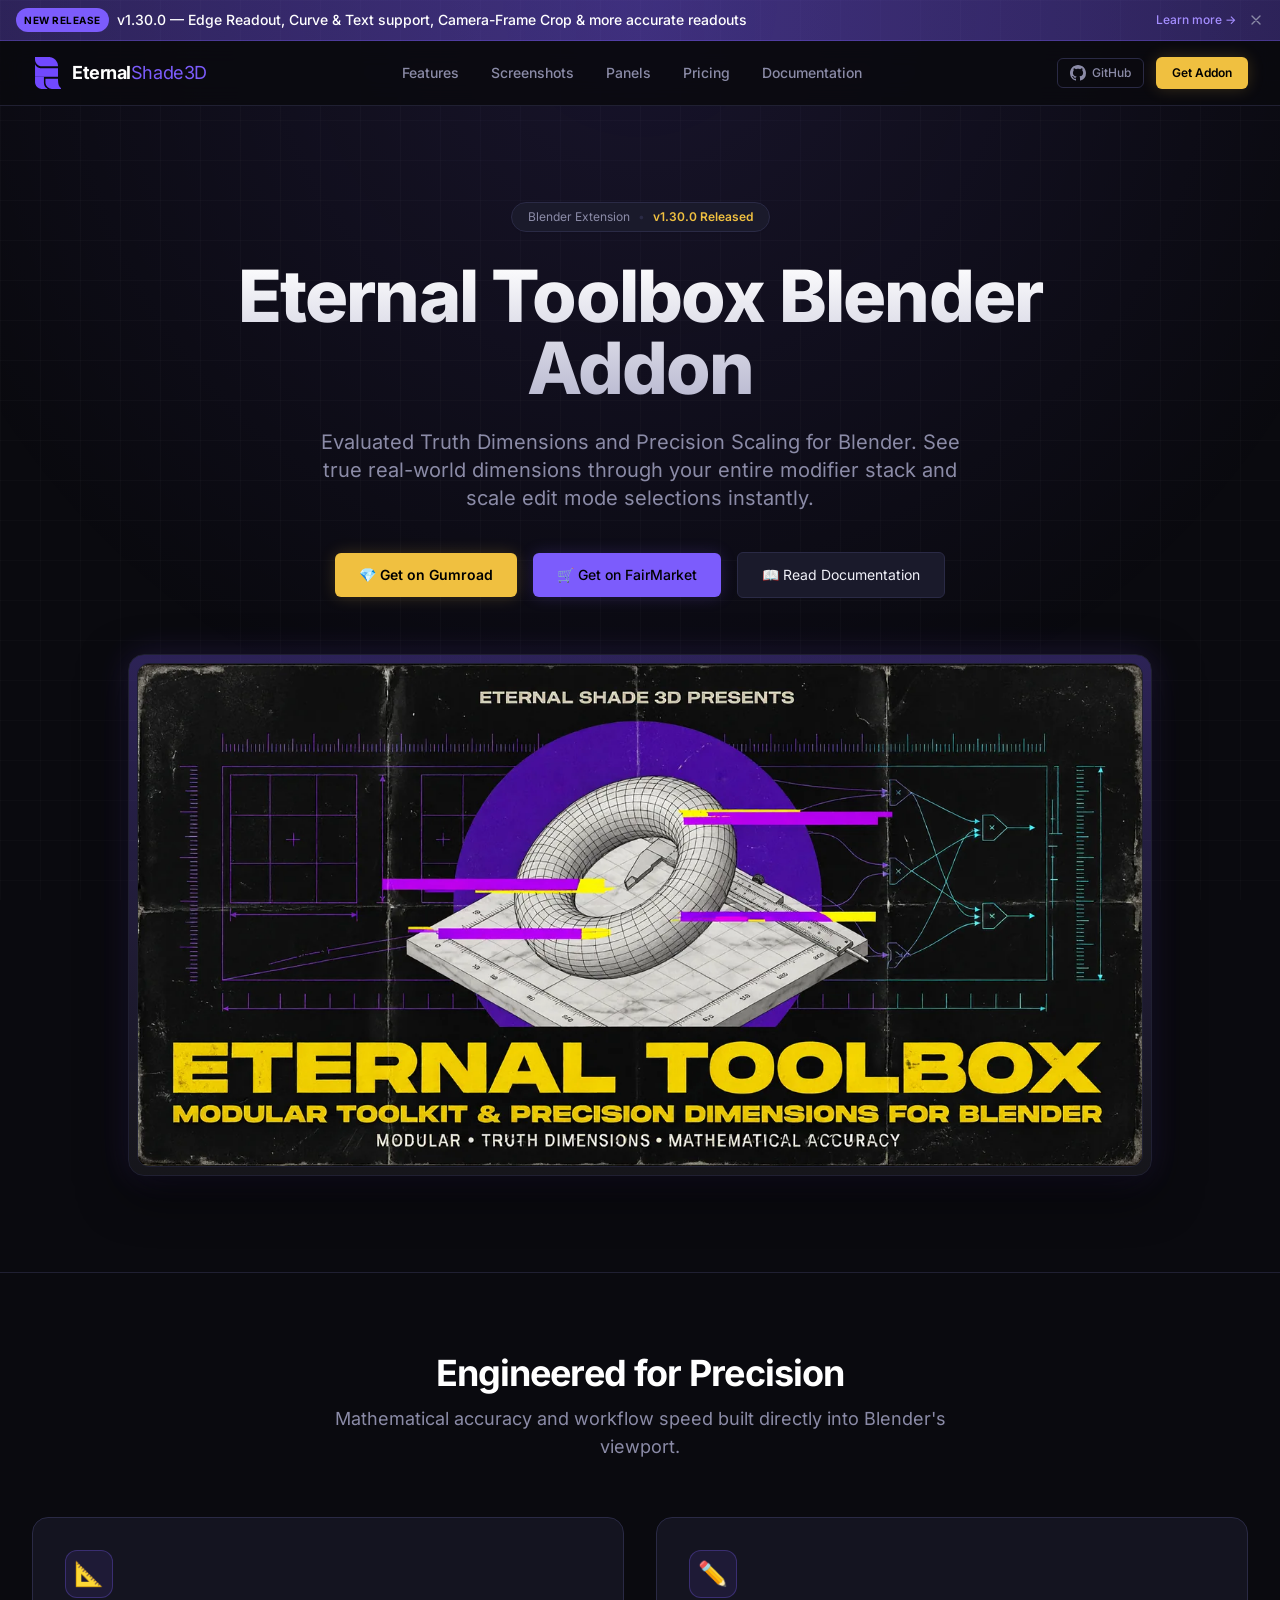
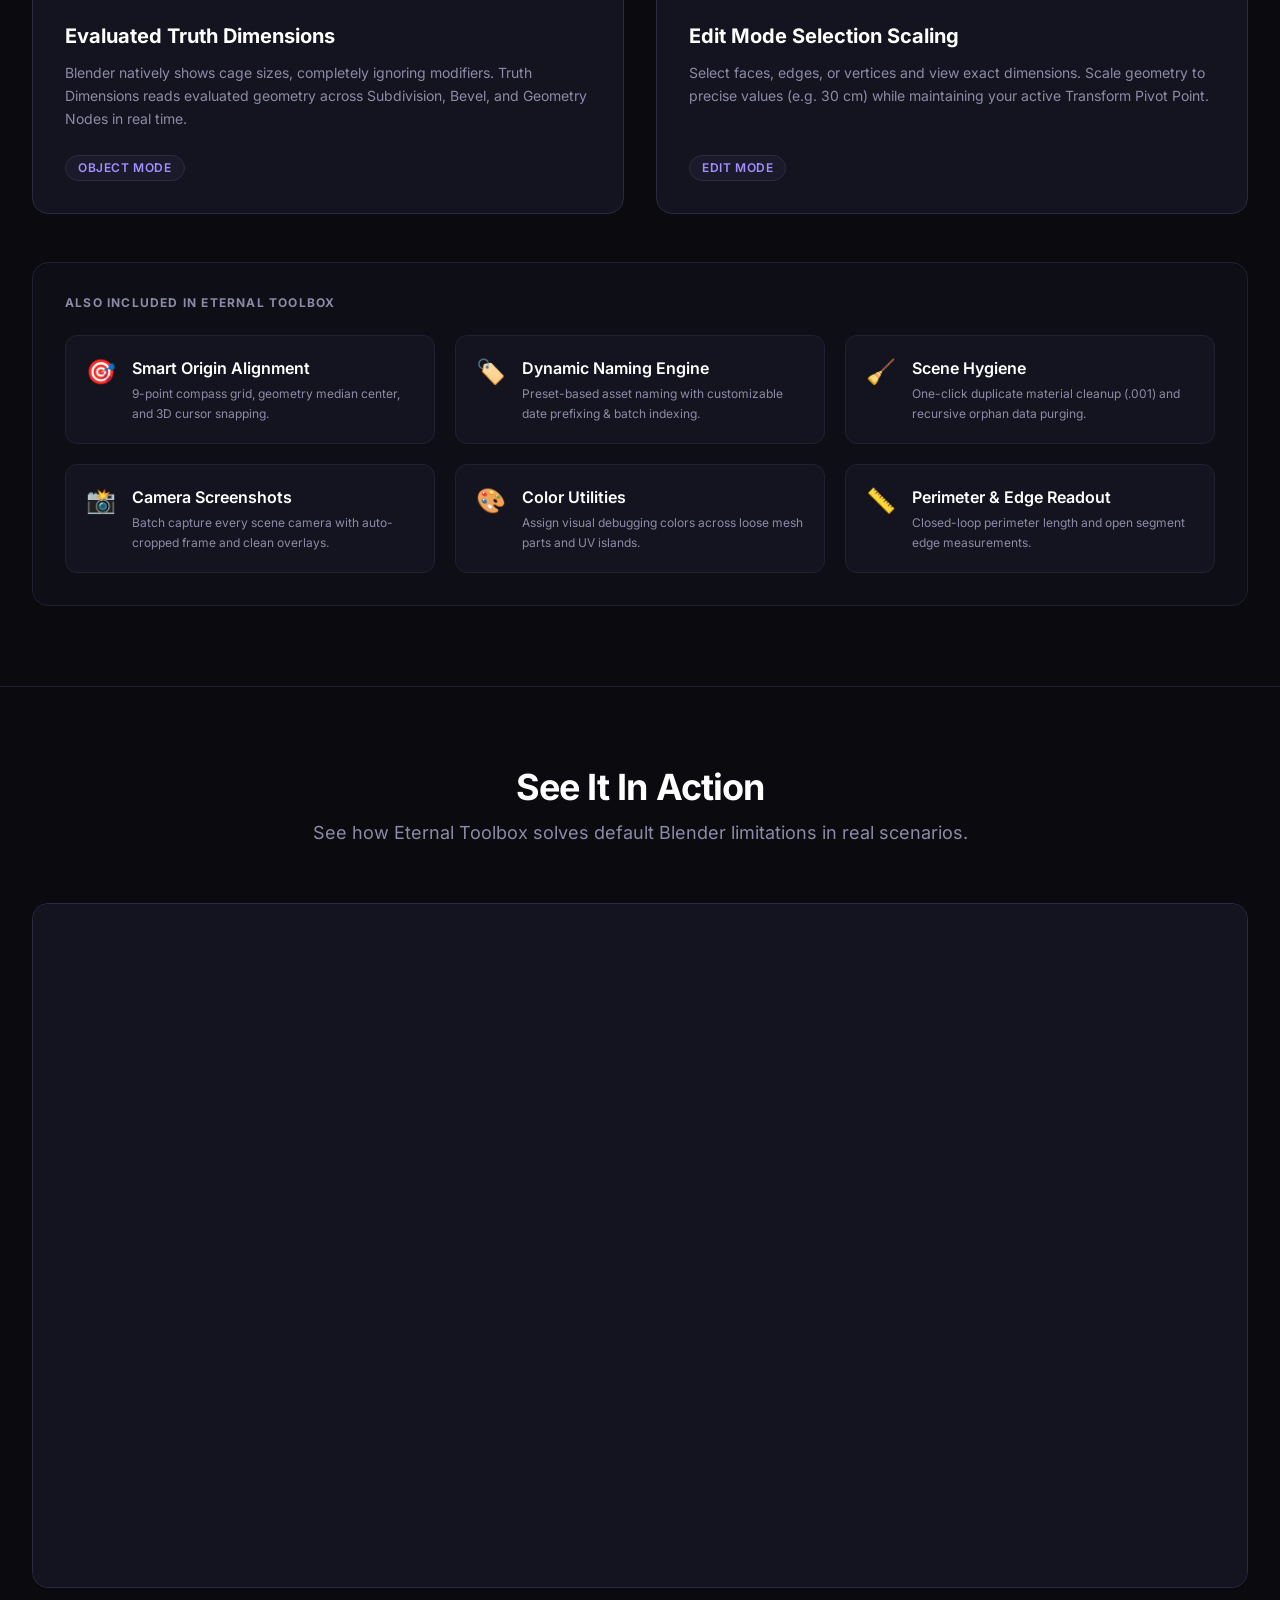
==== index.html @ 7cc4e44f "Remove diamond and dash from hero H1" ====
<!DOCTYPE html>
<html lang="en" class="scroll-smooth">
<head>
    <meta charset="utf-8"/>
    <meta name="viewport" content="width=device-width, initial-scale=1.0"/>
    <title>Eternal Toolbox ◈ | Precision Dimensions Addon for Blender</title>
    <meta name="description" content="Blender addon for Edit Mode dimensions, Truth Dimensions through modifiers, precision scaling with pivot points, smart origin alignment, and scene hygiene. Built for hard-surface modelers and ArchViz professionals."/>
    <meta name="keywords" content="Blender addon, edit mode dimensions, Blender dimensions, truth dimensions, precision scaling, origin alignment, Blender extension, 3D modeling tools, ArchViz Blender, hard surface modeling"/>
    <meta name="author" content="EternalShade3D"/>
    <meta name="robots" content="index, follow"/>
    <link rel="canonical" href="https://eternalshade3d.github.io/EternalShade3D-Toolbox/"/>

    <!-- Favicon (brand E mark, filled #7149FF) -->
    <link rel="icon" href="assets/favicon.svg" type="image/svg+xml"/>

    <!-- Open Graph -->
    <meta property="og:site_name" content="Eternal Toolbox"/>
    <meta property="og:title" content="Eternal Toolbox ◈ — Precision Dimensions for Blender"/>
    <meta property="og:description" content="See real dimensions in Edit Mode. Scale selections to exact values. Truth Dimensions through all modifiers."/>
    <meta property="og:type" content="website"/>
    <meta property="og:url" content="https://eternalshade3d.github.io/EternalShade3D-Toolbox/"/>
    <meta property="og:image" content="assets/eternal_toolbox_banner_clean.png"/>
    <meta name="twitter:card" content="summary_large_image"/>
    <meta name="twitter:title" content="Eternal Toolbox ◈ — Precision Dimensions Addon for Blender"/>
    <meta name="twitter:description" content="Blender addon for Edit Mode dimensions, Truth Dimensions through modifiers, precision scaling with pivot points. Built for hard-surface modelers and ArchViz professionals."/>
    <meta name="twitter:image" content="https://eternalshade3d.github.io/EternalShade3D-Toolbox/assets/eternal_toolbox_banner_clean.webp"/>
    <meta name="twitter:creator" content="@eternal.shade3d"/>

        <!-- Local styles (built from Tailwind, no CDN) -->
        <link rel="stylesheet" href="assets/fonts.css"/>
        <link rel="stylesheet" href="assets/style.css"/>

    <style>
        /* Ambient Grid Background FX from Copy 1 */
        body {
            background-color: #0a0a0f;
        }
        body::before {
            content: '';
            position: fixed;
            inset: 0;
            background-image: 
                radial-gradient(circle at 50% 0%, rgba(124, 92, 252, 0.12) 0%, transparent 70%),
                linear-gradient(rgba(255, 255, 255, 0.02) 1px, transparent 1px),
                linear-gradient(90deg, rgba(255, 255, 255, 0.02) 1px, transparent 1px);
            background-size: 100% 100%, 40px 40px, 40px 40px;
            pointer-events: none;
            z-index: -1;
        }
        
        /* Custom scrollbar */
        ::-webkit-scrollbar {
            width: 8px;
        }
        ::-webkit-scrollbar-track {
            background: #0a0a0f;
        }
        ::-webkit-scrollbar-thumb {
            background: #202032;
            border-radius: 4px;
        }
        ::-webkit-scrollbar-thumb:hover {
            background: #2a2a45;
        }

        .glow-card-hover {
            transition: all 0.25s cubic-bezier(0.16, 1, 0.3, 1);
        }
        .glow-card-hover:hover {
            transform: translateY(-4px);
        }

        /* Mobile menu */
        .menu-btn{
            display:flex;align-items:center;justify-content:center;
            width:2rem;height:2rem;background:transparent;border:none;color:var(--brand-muted);cursor:pointer;
        }
        .menu-btn[aria-expanded="true"]{color:var(--brand-heading);}
        .menu-bar{width:1.25rem;height:1px;background:currentColor;position:relative;}
        .menu-bar::before,.menu-bar::after{content:'';position:absolute;left:0;width:1.25rem;height:1px;background:currentColor;}
        .menu-bar::before{top:-6px;} .menu-bar::after{top:6px;}

        #mobile-menu{
            position:fixed;top:0;left:0;right:0;bottom:0;z-index:60;
            background:#0a0a0f;border-bottom:1px solid var(--brand-border);
            padding:1rem;display:flex;flex-direction:column;gap:0.5rem;
            transform:translateX(100%);transition:transform 0.3s ease;opacity:1;
        }
        #mobile-menu.open{transform:translateX(0);}
        #mobile-menu a{
            display:none;
        }
        #mobile-menu .menu-item{
            display:block;padding:0.85rem 1rem;font-size:0.9rem;font-weight:500;
            color:#8b8ba7;text-decoration:none;border-radius:var(--radius-md);
            transition:all 0.2s;position:relative;
        }
        #mobile-menu .menu-item:hover{color:#ffffff;background:#1a1a2b;}
        #mobile-menu .menu-item.btn-gold{color:#000;background:#f0c040;box-shadow:0 0 16px rgba(240,192,64,0.2);}
        #mobile-menu .menu-item.btn-gold:hover{background:#e0b030;}

        .menu-header{padding:0 0 1rem 0;border-bottom:1px solid #2a2a45;margin-bottom:1.5rem;}
        .menu-section-label{font-size:0.65rem;font-weight:700;letter-spacing:0.1em;text-transform:uppercase;color:#545470;margin-bottom:0.75rem;padding-left:0.25rem;}
        .menu-footer{font-size:0.7rem;color:#545470;text-align:center;padding-top:1rem;border-top:1px solid #2a2a45;}

        .menu-close{
            position:absolute;top:1rem;right:1rem;z-index:70;
            background:transparent;border:none;color:#8b8ba7;
            cursor:pointer;width:2rem;height:2rem;display:flex;align-items:center;justify-content:center;
        }
        .menu-close:hover{color:#ffffff;}
        .skip-link{
            position:absolute;left:-9999px;top:auto;width:1px;height:1px;overflow:hidden;
        }
        /* Zoom Modal Gallery */
        .cursor-zoom-in{cursor:zoom-in}
        .zoom-modal{position:fixed;inset:0;z-index:100;background:rgba(10,10,15,0.94);backdrop-filter:blur(8px);display:none;animation:zoomFadeIn .25s ease}
        .zoom-modal.open{display:flex}
        .zoom-stage{position:relative;inset:0;display:flex;align-items:center;justify-content:center;padding:2rem}
        .zoom-modal .zoom-backdrop{position:absolute;inset:0;cursor:zoom-out}
        .zoom-content{position:relative;z-index:10;max-width:98vw;max-height:96vh;display:flex;flex-direction:column;align-items:center;gap:0.5rem}
        .zoom-content img{max-width:98vw;max-height:82vh;width:auto;height:auto;border-radius:1rem;border:1px solid var(--brand-border);box-shadow:0 20px 80px rgba(0,0,0,0.8);cursor:zoom-in;object-fit:contain}
        .zoom-btn-close{position:absolute;top:1rem;right:1rem;z-index:20;width:2.75rem;height:2.75rem;border-radius:50%;background:rgba(0,0,0,0.65);border:1px solid var(--brand-borderMedium);color:#fff;cursor:pointer;display:flex;align-items:center;justify-content:center;font-size:1.5rem;line-height:1}
        .zoom-btn-close:hover{background:rgba(0,0,0,0.9)}
        #zoom-prev,#zoom-next{position:absolute;top:50%;transform:translateY(-50%);z-index:15;width:2.75rem;height:2.75rem;border-radius:50%;background:rgba(0,0,0,0.65);border:1px solid var(--brand-borderMedium);color:#fff;font-size:1.5rem;cursor:pointer;display:flex;align-items:center;justify-content:center}
        #zoom-prev{left:1rem}#zoom-next:right:1rem
        #zoom-prev:hover,#zoom-next:hover{background:rgba(0,0,0,0.9)}
        .zoom-caption{color:#8b8ba7;font-size:0.875rem;text-align:center;margin-top:0.25rem}
        @keyframes zoomFadeIn{from{opacity:0}to{opacity:1}}
    </style>

    <script type="application/ld+json">
    {
      "@context": "https://schema.org/",
      "@graph": [
        {
          "@type": "Person",
          "@id": "#person",
          "name": "Márcio",
          "jobTitle": "3D Freelancer, Blender Add-on Developer",
          "worksFor": {
            "@type": "Organization",
            "name": "EternalShade3D"
          },
          "address": {
            "@type": "PostalAddress",
            "addressLocality": "Braga",
            "addressCountry": "PT"
          },
          "sameAs": [
            "https://www.instagram.com/eternal.shade3d/",
            "https://github.com/EternalShade3D/EternalShade3D-Toolbox",
            "https://discord.gg/DHMT6J6TmX"
          ]
        },
        {
          "@type": "Organization",
          "@id": "#org",
          "name": "EternalShade3D",
          "legalName": "EternalShade3D",
          "url": "https://eternalshade3d.github.io/EternalShade3D-Toolbox/",
          "logo": "https://eternalshade3d.github.io/EternalShade3D-Toolbox/assets/favicon.svg",
          "sameAs": [
            "https://www.instagram.com/eternal.shade3d/",
            "https://github.com/EternalShade3D/EternalShade3D-Toolbox",
            "https://discord.gg/DHMT6J6TmX",
            "https://eternalshade3d.gumroad.com/",
            "https://www.fairmarket.land/"
          ],
          "address": {
            "@type": "PostalAddress",
            "addressLocality": "Braga",
            "addressCountry": "PT"
          },
          "founder": {"@id": "#person"}
        },
        {
          "@type": "SoftwareApplication",
          "@id": "#app",
          "name": "Eternal Toolbox",
          "alternateName": "EternalShade3D Toolbox",
          "applicationCategory": "ProductivityApplication",
          "operatingSystem": "Windows, macOS, Linux",
          "author": {"@id": "#person"},
          "publisher": {"@id": "#org"},
          "description": "Blender 4.2+ extension. Evaluated Truth Dimensions through modifier stacks, Edit Mode precision scaling, Smart Origin alignment, Dynamic Naming Engine, Scene Hygiene, Color Utilities.",
          "featureList": [
            "Evaluated Truth Dimensions (Subdivision, Displace, Bevel, Geometry Nodes)",
            "Edit Mode selection dimensions with pivot point control",
            "Smart Origin Alignment 9-point compass grid",
            "Dynamic Naming Engine with date prefixing",
            "Scene Hygiene material cleanup and orphan purging",
            "Color Utilities random loose parts and UV island colors",
            "Camera Screenshots batch capture"
          ],
          "sameAs": [
            "https://github.com/EternalShade3D/EternalShade3D-Toolbox",
            "https://eternalshade3d.github.io/EternalShade3D-Toolbox/",
            "https://eternalshade3d.gumroad.com/l/eternal-utility-toolbox",
            "https://www.fairmarket.land/product/eternal-utility-toolbox"
          ]
        },
        {
          "@type": "FAQPage",
          "mainEntity": [
            {
              "@type": "Question",
              "name": "What Blender versions does Eternal Toolbox support?",
              "acceptedAnswer": {
                "@type": "Answer",
                "text": "Blender 4.2.0 or later, Windows, macOS, or Linux. Requires the Blender extension system (blender_manifest.toml)."
              }
            },
            {
              "@type": "Question",
              "name": "What are Truth Dimensions in Blender?",
              "acceptedAnswer": {
                "@type": "Answer",
                "text": "Truth Dimensions reads the real evaluated size of your object after all modifiers (Subdivision, Displace, Bevel, Geometry Nodes), not Blender's native cage dimensions."
              }
            },
            {
              "@type": "Question",
              "name": "Where can I buy Eternal Toolbox?",
              "acceptedAnswer": {
                "@type": "Answer",
                "text": "Available on Gumroad and FairMarket. Links on the official page at eternalshade3d.github.io/EternalShade3D-Toolbox."
              }
            }
          ]
        }
      ]
    }
    </script>
</head>

<body class="text-brand-text font-sans antialiased min-h-screen flex flex-col">

    <!-- Skip to content -->
    <a href="#main" class="skip-link">Skip to content</a>

    <!-- ==========================================
         ANNOUNCEMENT BAR
         ========================================== -->
    <div id="announcement-bar" class="bg-gradient-to-r from-brand-accent/30 via-brand-accent/40 to-brand-accent/30 border-b border-brand-accentBorder text-xs sm:text-sm text-brand-heading py-2 px-4 transition-all duration-300">
        <div class="max-w-7xl mx-auto flex items-center justify-between gap-3">
            <div class="flex items-center gap-2 overflow-hidden text-ellipsis whitespace-nowrap">
                <span class="inline-block bg-brand-accent text-black text-[10px] uppercase font-bold tracking-wider px-2 py-0.5 rounded-full">New Release</span>
                <span class="font-medium text-brand-heading">v1.30.0 — Edge Readout, Curve &amp; Text support, Camera-Frame Crop &amp; more accurate readouts</span>
            </div>
            <div class="flex items-center gap-3 shrink-0">
                <a href="#docs" class="text-brand-accentLight hover:underline font-medium text-xs">Learn more &rarr;</a>
                <button onclick="document.getElementById('announcement-bar').style.display='none'" class="text-brand-muted hover:text-brand-heading transition-colors" aria-label="Dismiss Announcement">
                    <svg class="w-4 h-4" fill="none" stroke="currentColor" viewBox="0 0 24 24"><path stroke-linecap="round" stroke-linejoin="round" stroke-width="2" d="M6 18L18 6M6 6l12 12"/></svg>
                </button>
            </div>
        </div>
    </div>

    <!-- ==========================================
         HEADER / NAVIGATION (FROM INDEX - COPY2.HTML)
         ========================================== -->
    <header class="sticky top-0 z-50 bg-[#0a0a0f]/85 backdrop-blur-md border-b border-brand-border">
        <nav class="max-w-7xl mx-auto px-4 sm:px-6 lg:px-8 h-16 flex items-center justify-between">
            <!-- Brand Logo -->
            <a href="#" class="flex items-center gap-2 text-brand-heading font-bold text-lg tracking-tight hover:opacity-90 transition-opacity whitespace-nowrap">
                <img src="assets/favicon.svg" alt="" class="mark" width="32" height="32"/>
                <span>Eternal<span class="text-brand-accent font-normal">Shade3D</span></span>
            </a>

            <!-- Desktop Nav Links -->
            <ul class="hidden lg:flex items-center gap-8 text-sm font-medium text-brand-muted whitespace-nowrap">
                <li><a href="#features" class="hover:text-brand-heading transition-colors">Features</a></li>
                <li><a href="#screenshots" class="hover:text-brand-heading transition-colors">Screenshots</a></li>
                <li><a href="#panels" class="hover:text-brand-heading transition-colors">Panels</a></li>
                <li><a href="#pricing" class="hover:text-brand-heading transition-colors">Pricing</a></li>
                <li><a href="#docs" class="hover:text-brand-heading transition-colors">Documentation</a></li>
            </ul>

            <!-- Navigation Actions -->
            <div class="flex items-center gap-3">
                <a href="https://github.com/EternalShade3D/EternalShade3D-Toolbox" target="_blank" rel="noopener" class="hidden sm:inline-flex items-center gap-1.5 px-3 py-1.5 text-xs font-medium text-brand-muted hover:text-brand-heading border border-brand-borderMedium rounded-md hover:border-brand-borderHover transition-all">
                    <svg class="w-4 h-4 fill-current" viewBox="0 0 24 24"><path d="M12 0C5.37 0 0 5.37 0 12c0 5.31 3.435 9.795 8.205 11.385.6.105.825-.255.825-.57 0-.285-.015-1.23-.015-2.235-3.015.555-3.795-.735-4.035-1.41-.135-.345-.72-1.41-1.23-1.695-.42-.225-1.02-.78-.015-.795.945-.015 1.62.87 1.845 1.23 1.08 1.815 2.805 1.305 3.495.99.105-.78.42-1.305.765-1.605-2.67-.3-5.46-1.335-5.46-5.925 0-1.305.465-2.385 1.23-3.225-.12-.3-.54-1.53.12-3.18 0 0 1.005-.315 3.3 1.23.96-.27 1.98-.405 3-.405s2.04.135 3 .405c2.295-1.56 3.3-1.23 3.3-1.23.66 1.65.24 2.88.12 3.18.765.84 1.23 1.905 1.23 3.225 0 4.605-2.805 5.625-5.475 5.925.435.375.81 1.095.81 2.22 0 1.605-.015 2.895-.015 3.3 0 .315.225.69.825.57A12.02 12.02 0 0024 12c0-6.63-5.37-12-12-12z"/></svg>
                    <span>GitHub</span>
                </a>
                <a href="#pricing" class="inline-flex items-center gap-1.5 bg-brand-gold hover:bg-brand-goldHover text-black font-semibold text-xs px-4 py-2 rounded-md shadow-[0_0_16px_rgba(240,192,64,0.2)] transition-all transform hover:-translate-y-0.5">
                    <span>Get Addon</span>
                </a>
                <!-- Mobile hamburger -->
                <button class="menu-btn lg:hidden" aria-expanded="false" aria-controls="mobile-menu" onclick="toggleMenu()">
                    <span class="menu-bar"></span>
                </button>
            </div>
        </nav>
    </header>

    <!-- Mobile menu panel -->
    <div id="mobile-menu">
        <div class="menu-header flex items-center justify-between pb-2 border-b border-brand-borderMedium mb-4">
            <div class="flex items-center gap-2">
                <img src="assets/favicon.svg" alt="" class="mark" width="32" height="32"/>
                <span>Eternal<span class="text-brand-accent font-normal">Shade3D</span></span>
            </div>
            <button class="menu-close" aria-label="Close menu" onclick="toggleMenu()">
                <svg class="w-6 h-6" fill="none" stroke="currentColor" stroke-width="2" stroke-linecap="round" stroke-linejoin="round" viewBox="0 0 24 24"><line x1="18" y1="6" x2="6" y2="18"></line><line x1="6" y1="6" x2="18" y2="18"></line></svg>
            </button>
        </div>

        <div class="menu-section">
            <div class="menu-section-label">Explore</div>
            <a href="#features" class="menu-item">📐 Features</a>
            <a href="#screenshots" class="menu-item">🖼️ Screenshots</a>
            <a href="#panels" class="menu-item">🧩 Panels</a>
            <a href="#docs" class="menu-item">📖 Documentation</a>
        </div>

        <div class="menu-section">
            <div class="menu-section-label">Get it</div>
            <a href="#pricing" class="menu-item">💎 Pricing</a>
            <a href="https://github.com/EternalShade3D/EternalShade3D-Toolbox" target="_blank" rel="noopener" class="menu-item">🐙 GitHub Repository</a>
            <a href="#pricing" class="menu-item btn-gold" style="margin-top:0.5rem;">Get Addon</a>
        </div>

        <div class="menu-footer mt-auto pt-4 border-t border-brand-borderMedium">
            <p class="text-[10px] text-brand-dim">v1.30.0 · EternalShade3D</p>
        </div>
    </div>

    <main class="flex-grow" id="main">
        <!-- ==========================================
             HERO SECTION
             ========================================== -->
        <section class="py-16 lg:py-24 text-center relative">
            <div class="max-w-7xl mx-auto px-4 sm:px-6 lg:px-8">
                
                <!-- Hero Badge -->
                <div class="inline-flex items-center gap-2 px-4 py-1.5 rounded-full bg-brand-surface border border-brand-borderMedium text-xs text-brand-muted mb-7 shadow-sm">
                    <span>Blender Extension</span>
                    <span class="text-brand-borderMedium">•</span>
                    <strong class="text-brand-gold font-semibold">v1.30.0 Released</strong>
                </div>

                <!-- Headline -->
                <h1 class="text-4xl sm:text-6xl lg:text-7xl font-extrabold tracking-tight bg-gradient-to-b from-white to-[#b8b8d0] bg-clip-text text-transparent max-w-4xl mx-auto leading-tight mb-6">
                    Eternal Toolbox Blender Addon
                </h1>
                
                <p class="text-lg sm:text-xl text-brand-muted max-w-2xl mx-auto leading-relaxed mb-10 font-normal">
                    Evaluated Truth Dimensions and Precision Scaling for Blender. See true real-world dimensions through your entire modifier stack and scale edit mode selections instantly.
                </p>

                <!-- Action Buttons -->
                <div class="flex flex-col sm:flex-row items-center justify-center gap-4 mb-14">
                    <a href="https://eternalshade3d.gumroad.com/l/eternal-utility-toolbox" target="_blank" rel="noopener" class="w-full sm:w-auto inline-flex items-center justify-center gap-2 bg-brand-gold hover:bg-brand-goldHover text-black font-semibold text-sm px-6 py-3 rounded-md shadow-[0_0_16px_rgba(240,192,64,0.2)] transition-all transform hover:-translate-y-0.5">
                        <span>💎 Get on Gumroad</span>
                    </a>
                    <a href="https://www.fairmarket.land/product/eternal-utility-toolbox" target="_blank" rel="noopener" class="w-full sm:w-auto inline-flex items-center justify-center gap-2 bg-brand-accent hover:bg-brand-accentHover text-black font-medium text-sm px-6 py-3 rounded-md shadow-[0_0_16px_rgba(124,92,252,0.2)] transition-all transform hover:-translate-y-0.5">
                        <span>🛒 Get on FairMarket</span>
                    </a>
                    <a href="#docs" class="w-full sm:w-auto inline-flex items-center justify-center gap-2 bg-brand-surface text-brand-text hover:bg-brand-surface/80 border border-brand-borderMedium hover:border-brand-muted text-sm px-6 py-3 rounded-md transition-all">
                        <span>📖 Read Documentation</span>
                    </a>
                </div>

                <!-- Banner Preview -->
                <div class="max-w-5xl mx-auto rounded-2xl p-2 bg-gradient-to-b from-brand-accent/30 to-white/5 border border-brand-border shadow-[0_16px_48px_rgba(0,0,0,0.6),0_0_32px_rgba(124,92,252,0.2)]">
                    <picture>
                        <source srcset="assets/eternal_toolbox_banner_clean.webp" type="image/webp"/>
                        <img src="assets/eternal_toolbox_banner_clean.png"
                             alt="Eternal Toolbox Banner"
                             width="2048" height="1024"
                             fetchpriority="high"
                             loading="eager"
                             class="w-full h-auto rounded-xl border border-brand-border"/>
                    </picture>
                </div>

            </div>
        </section>

        <!-- ==========================================
             CORE FEATURES & ALSO INCLUDED (FULL 6 CARDS)
             ========================================== -->
        <section id="features" class="py-20 border-t border-brand-border">
            <div class="max-w-7xl mx-auto px-4 sm:px-6 lg:px-8">
                
                <div class="text-center max-w-2xl mx-auto mb-14">
                    <h2 class="text-3xl sm:text-4xl font-bold tracking-tight text-brand-heading mb-3">
                        Engineered for Precision
                    </h2>
                    <p class="text-brand-muted text-base sm:text-lg">
                        Mathematical accuracy and workflow speed built directly into Blender's viewport.
                    </p>
                </div>

                <!-- 2 Main Core Cards -->
                <div class="grid grid-cols-1 md:grid-cols-2 gap-8 mb-12">
                    <div class="glow-card-hover rounded-2xl bg-brand-card border border-brand-borderMedium p-8 flex flex-col justify-between hover:border-brand-accentBorder hover:shadow-glow-purple">
                        <div>
                            <div class="w-12 h-12 rounded-xl bg-brand-accentSubtle border border-brand-accentBorder flex items-center justify-center text-2xl mb-6">
                                📐
                            </div>
                            <h3 class="text-xl font-bold text-brand-heading mb-3">Evaluated Truth Dimensions</h3>
                            <p class="text-brand-muted text-sm leading-relaxed mb-6">
                                Blender natively shows cage sizes, completely ignoring modifiers. Truth Dimensions reads evaluated geometry across Subdivision, Bevel, and Geometry Nodes in real time.
                            </p>
                        </div>
                        <div>
                            <span class="inline-block px-3 py-1 rounded-full text-xs font-semibold uppercase tracking-wider bg-brand-surface border border-brand-borderMedium text-brand-accentLight">
                                Object Mode
                            </span>
                        </div>
                    </div>

                    <div class="glow-card-hover rounded-2xl bg-brand-card border border-brand-borderMedium p-8 flex flex-col justify-between hover:border-brand-accentBorder hover:shadow-glow-purple">
                        <div>
                            <div class="w-12 h-12 rounded-xl bg-brand-accentSubtle border border-brand-accentBorder flex items-center justify-center text-2xl mb-6">
                                ✏️
                            </div>
                            <h3 class="text-xl font-bold text-brand-heading mb-3">Edit Mode Selection Scaling</h3>
                            <p class="text-brand-muted text-sm leading-relaxed mb-6">
                                Select faces, edges, or vertices and view exact dimensions. Scale geometry to precise values (e.g. 30 cm) while maintaining your active Transform Pivot Point.
                            </p>
                        </div>
                        <div>
                            <span class="inline-block px-3 py-1 rounded-full text-xs font-semibold uppercase tracking-wider bg-brand-surface border border-brand-borderMedium text-brand-accentLight">
                                Edit Mode
                            </span>
                        </div>
                    </div>
                </div>

                <!-- "Also Included in Eternal Toolbox" Grid (FULL 6 CARDS) -->
                <div class="rounded-2xl bg-brand-elevated border border-brand-border p-8">
                    <h3 class="text-xs font-bold uppercase tracking-widest text-brand-muted mb-6">
                        Also Included in Eternal Toolbox
                    </h3>
                    
                    <div class="grid grid-cols-1 sm:grid-cols-2 lg:grid-cols-3 gap-5">
                        
                        <!-- 1. Smart Origin -->
                        <a href="#docs" class="glow-card-hover flex items-start gap-4 p-5 rounded-xl bg-brand-card border border-brand-border hover:border-brand-borderMedium hover:bg-brand-surface transition-all group">
                            <div class="text-2xl shrink-0">🎯</div>
                            <div>
                                <h4 class="text-base font-semibold text-brand-heading mb-1 group-hover:text-brand-accentLight transition-colors">Smart Origin Alignment</h4>
                                <p class="text-xs text-brand-muted leading-relaxed font-normal">9-point compass grid, geometry median center, and 3D cursor snapping.</p>
                            </div>
                        </a>

                        <!-- 2. Dynamic Naming Engine -->
                        <a href="#docs" class="glow-card-hover flex items-start gap-4 p-5 rounded-xl bg-brand-card border border-brand-border hover:border-brand-borderMedium hover:bg-brand-surface transition-all group">
                            <div class="text-2xl shrink-0">🏷️</div>
                            <div>
                                <h4 class="text-base font-semibold text-brand-heading mb-1 group-hover:text-brand-accentLight transition-colors">Dynamic Naming Engine</h4>
                                <p class="text-xs text-brand-muted leading-relaxed font-normal">Preset-based asset naming with customizable date prefixing &amp; batch indexing.</p>
                            </div>
                        </a>

                        <!-- 3. Scene Hygiene -->
                        <a href="#docs" class="glow-card-hover flex items-start gap-4 p-5 rounded-xl bg-brand-card border border-brand-border hover:border-brand-borderMedium hover:bg-brand-surface transition-all group">
                            <div class="text-2xl shrink-0">🧹</div>
                            <div>
                                <h4 class="text-base font-semibold text-brand-heading mb-1 group-hover:text-brand-accentLight transition-colors">Scene Hygiene</h4>
                                <p class="text-xs text-brand-muted leading-relaxed font-normal">One-click duplicate material cleanup (.001) and recursive orphan data purging.</p>
                            </div>
                        </a>

                        <!-- 4. Camera Screenshots -->
                        <a href="#docs" class="glow-card-hover flex items-start gap-4 p-5 rounded-xl bg-brand-card border border-brand-border hover:border-brand-borderMedium hover:bg-brand-surface transition-all group">
                            <div class="text-2xl shrink-0">📸</div>
                            <div>
                                <h4 class="text-base font-semibold text-brand-heading mb-1 group-hover:text-brand-accentLight transition-colors">Camera Screenshots</h4>
                                <p class="text-xs text-brand-muted leading-relaxed font-normal">Batch capture every scene camera with auto-cropped frame and clean overlays.</p>
                            </div>
                        </a>

                        <!-- 5. Color Utilities -->
                        <a href="#docs" class="glow-card-hover flex items-start gap-4 p-5 rounded-xl bg-brand-card border border-brand-border hover:border-brand-borderMedium hover:bg-brand-surface transition-all group">
                            <div class="text-2xl shrink-0">🎨</div>
                            <div>
                                <h4 class="text-base font-semibold text-brand-heading mb-1 group-hover:text-brand-accentLight transition-colors">Color Utilities</h4>
                                <p class="text-xs text-brand-muted leading-relaxed font-normal">Assign visual debugging colors across loose mesh parts and UV islands.</p>
                            </div>
                        </a>

                        <!-- 6. Perimeter & Edge Readout -->
                        <a href="#docs" class="glow-card-hover flex items-start gap-4 p-5 rounded-xl bg-brand-card border border-brand-border hover:border-brand-borderMedium hover:bg-brand-surface transition-all group">
                            <div class="text-2xl shrink-0">📏</div>
                            <div>
                                <h4 class="text-base font-semibold text-brand-heading mb-1 group-hover:text-brand-accentLight transition-colors">Perimeter &amp; Edge Readout</h4>
                                <p class="text-xs text-brand-muted leading-relaxed font-normal">Closed-loop perimeter length and open segment edge measurements.</p>
                            </div>
                        </a>

                    </div>
                </div>

            </div>
        </section>

        <!-- ==========================================
             SCREENSHOTS / WORKFLOW SECTION
             ========================================== -->
        <section id="screenshots" class="py-20 border-t border-brand-border">
            <div class="max-w-7xl mx-auto px-4 sm:px-6 lg:px-8">
                
                <div class="text-center max-w-2xl mx-auto mb-14">
                    <h2 class="text-3xl sm:text-4xl font-bold tracking-tight text-brand-heading mb-3">
                        See It In Action
                    </h2>
                    <p class="text-brand-muted text-base sm:text-lg">
                        See how Eternal Toolbox solves default Blender limitations in real scenarios.
                    </p>
                </div>

                <!-- Showcase 01: standard YouTube embed with native thumbnail + controls -->
                <figure class="glow-card-hover rounded-2xl bg-brand-card border border-brand-borderMedium overflow-hidden mb-8 hover:border-brand-accentBorder">
                    <div class="aspect-video relative overflow-hidden bg-brand-card">
                        <iframe
                            src="https://www.youtube.com/embed/nP42ajGU4c4"
                            width="600" height="338" loading="lazy"
                            title="Eternal Toolbox showcase 01: Type a Size Get That Size"
                            frameborder="0"
                            allow="accelerometer; autoplay; clipboard-write; encrypted-media; gyroscope; picture-in-picture"
                            allowfullscreen
                            class="w-full h-full border-0"/>
                    </div>
                    <figcaption class="p-5 border-t border-brand-border">
                        <h4 class="text-base font-semibold text-brand-heading mb-1">Showcase 01: Type a Size, Get That Size</h4>
                        <p class="text-xs text-brand-muted leading-relaxed">Global and local dimensions in one pass, captured inside Blender. <a href="https://youtu.be/nP42ajGU4c4" class="text-brand-accent hover:underline">Open on YouTube</a></p>
                    </figcaption>
                </figure>

                <div class="grid grid-cols-1 md:grid-cols-2 lg:grid-cols-3 gap-6">
                    <div class="glow-card-hover rounded-2xl bg-brand-card border border-brand-borderMedium overflow-hidden flex flex-col hover:border-brand-accentBorder">
                        <div class="aspect-video bg-brand-elevated overflow-hidden relative group cursor-zoom-in" data-zoom="assets/1.zoom.webp" data-zoom-fallback="assets/1.jpg" data-zoom-alt="Accurate Object &amp; Edit Mode Overview" tabindex="0" role="button" aria-label="Zoom: Accurate Object &amp; Edit Mode Overview">
                            <img src="assets/1.jpg" alt="Accurate Object &amp; Edit Mode Overview" width="2560" height="1440" loading="lazy" class="w-full h-full object-cover transform hover:scale-105 transition-transform duration-300"/>
                            <div class="absolute inset-0 flex items-center justify-center opacity-0 group-hover:opacity-60 transition-opacity duration-300">
                                <div class="w-8 h-8 rounded-full bg-black/60 flex items-center justify-center backdrop-blur-sm">
                                    <svg class="w-4 h-4 text-white" fill="none" stroke="currentColor" viewBox="0 0 24 24"><circle cx="11" cy="11" r="8"/><path d="m21 21-4.3-4.3"/></svg>
                                </div>
                            </div>
                        </div>
                        <div class="p-5 border-t border-brand-border">
                            <h4 class="text-base font-semibold text-brand-heading mb-1">Accurate Object &amp; Edit Mode Overview</h4>
                            <p class="text-xs text-brand-muted leading-relaxed">Seamlessly switch between Object and Edit mode with real-time dimension feedback and pivot controls.</p>
                        </div>
                    </div>

                    <div class="glow-card-hover rounded-2xl bg-brand-card border border-brand-borderMedium overflow-hidden flex flex-col hover:border-brand-accentBorder">
                        <div class="aspect-video bg-brand-elevated overflow-hidden relative group cursor-zoom-in" data-zoom="assets/4.zoom.webp" data-zoom-fallback="assets/4.jpg" data-zoom-alt="Truth Dimensions vs Native Cage" tabindex="0" role="button" aria-label="Zoom: Truth Dimensions vs Native Cage">
                            <img src="assets/4.jpg" alt="Truth Dimensions vs Native Cage" width="2560" height="1440" loading="lazy" class="w-full h-full object-cover transform hover:scale-105 transition-transform duration-300"/>
                            <div class="absolute inset-0 flex items-center justify-center opacity-0 group-hover:opacity-60 transition-opacity duration-300">
                                <div class="w-8 h-8 rounded-full bg-black/60 flex items-center justify-center backdrop-blur-sm">
                                    <svg class="w-4 h-4 text-white" fill="none" stroke="currentColor" viewBox="0 0 24 24"><circle cx="11" cy="11" r="8"/><path d="m21 21-4.3-4.3"/></svg>
                                </div>
                            </div>
                        </div>
                        <div class="p-5 border-t border-brand-border">
                            <h4 class="text-base font-semibold text-brand-heading mb-1">Truth Dimensions vs Native Cage</h4>
                            <p class="text-xs text-brand-muted leading-relaxed">Native Blender misleads cage dimensions (29.2 cm), while Eternal calculates true evaluated size (25 cm).</p>
                        </div>
                    </div>

                    <div class="glow-card-hover rounded-2xl bg-brand-card border border-brand-borderMedium overflow-hidden flex flex-col hover:border-brand-accentBorder">
                        <div class="aspect-video bg-brand-elevated overflow-hidden relative group cursor-zoom-in" data-zoom="assets/5.zoom.webp" data-zoom-fallback="assets/5.jpg" data-zoom-alt="Edit Mode Measurement" tabindex="0" role="button" aria-label="Zoom: Edit Mode Measurement">
                            <img src="assets/5.jpg" alt="Edit Mode Measurement" width="2560" height="1440" loading="lazy" class="w-full h-full object-cover transform hover:scale-105 transition-transform duration-300"/>
                            <div class="absolute inset-0 flex items-center justify-center opacity-0 group-hover:opacity-60 transition-opacity duration-300">
                                <div class="w-8 h-8 rounded-full bg-black/60 flex items-center justify-center backdrop-blur-sm">
                                    <svg class="w-4 h-4 text-white" fill="none" stroke="currentColor" viewBox="0 0 24 24"><circle cx="11" cy="11" r="8"/><path d="m21 21-4.3-4.3"/></svg>
                                </div>
                            </div>
                        </div>
                        <div class="p-5 border-t border-brand-border">
                            <h4 class="text-base font-semibold text-brand-heading mb-1">Edit Mode Measurement</h4>
                            <p class="text-xs text-brand-muted leading-relaxed">Eliminate guessing in Edit Mode with instant numerical measurement displays for selected components.</p>
                        </div>
                    </div>

                    <div class="glow-card-hover rounded-2xl bg-brand-card border border-brand-borderMedium overflow-hidden flex flex-col hover:border-brand-accentBorder">
                        <div class="aspect-video bg-brand-elevated overflow-hidden relative group cursor-zoom-in" data-zoom="assets/6.zoom.webp" data-zoom-fallback="assets/6.jpg" data-zoom-alt="Pivot-Based Precision Resizing" tabindex="0" role="button" aria-label="Zoom: Pivot-Based Precision Resizing">
                            <img src="assets/6.jpg" alt="Pivot-Based Precision Resizing" width="2560" height="1440" loading="lazy" class="w-full h-full object-cover transform hover:scale-105 transition-transform duration-300"/>
                            <div class="absolute inset-0 flex items-center justify-center opacity-0 group-hover:opacity-60 transition-opacity duration-300">
                                <div class="w-8 h-8 rounded-full bg-black/60 flex items-center justify-center backdrop-blur-sm">
                                    <svg class="w-4 h-4 text-white" fill="none" stroke="currentColor" viewBox="0 0 24 24"><circle cx="11" cy="11" r="8"/><path d="m21 21-4.3-4.3"/></svg>
                                </div>
                            </div>
                        </div>
                        <div class="p-5 border-t border-brand-border">
                            <h4 class="text-base font-semibold text-brand-heading mb-1">Pivot-Based Precision Resizing</h4>
                            <p class="text-xs text-brand-muted leading-relaxed">Resize local selections accurately based on 3D Cursor or Custom Pivot locations.</p>
                        </div>
                    </div>

                    <div class="glow-card-hover rounded-2xl bg-brand-card border border-brand-borderMedium overflow-hidden flex flex-col hover:border-brand-accentBorder">
                        <div class="aspect-video bg-brand-elevated overflow-hidden relative group cursor-zoom-in" data-zoom="assets/7.zoom.webp" data-zoom-fallback="assets/7.jpg" data-zoom-alt="Multi-Object Bounding Bounds" tabindex="0" role="button" aria-label="Zoom: Multi-Object Bounding Bounds">
                            <img src="assets/7.jpg" alt="Multi-Object Bounding Bounds" width="2560" height="1440" loading="lazy" class="w-full h-full object-cover transform hover:scale-105 transition-transform duration-300"/>
                            <div class="absolute inset-0 flex items-center justify-center opacity-0 group-hover:opacity-60 transition-opacity duration-300">
                                <div class="w-8 h-8 rounded-full bg-black/60 flex items-center justify-center backdrop-blur-sm">
                                    <svg class="w-4 h-4 text-white" fill="none" stroke="currentColor" viewBox="0 0 24 24"><circle cx="11" cy="11" r="8"/><path d="m21 21-4.3-4.3"/></svg>
                                </div>
                            </div>
                        </div>
                        <div class="p-5 border-t border-brand-border">
                            <h4 class="text-base font-semibold text-brand-heading mb-1">Multi-Object Bounding Bounds</h4>
                            <p class="text-xs text-brand-muted leading-relaxed">Pin global dimensions across multiple selected objects accurately in real time.</p>
                        </div>
                    </div>

                    <div class="glow-card-hover rounded-2xl bg-brand-card border border-brand-borderMedium overflow-hidden flex flex-col hover:border-brand-accentBorder">
                        <div class="aspect-video bg-brand-elevated overflow-hidden relative group cursor-zoom-in" data-zoom="assets/8.zoom.webp" data-zoom-fallback="assets/8.jpg" data-zoom-alt="Batch Naming Engine" tabindex="0" role="button" aria-label="Zoom: Batch Naming Engine">
                            <img src="assets/8.jpg" alt="Batch Naming Engine" width="2560" height="1440" loading="lazy" class="w-full h-full object-cover transform hover:scale-105 transition-transform duration-300"/>
                            <div class="absolute inset-0 flex items-center justify-center opacity-0 group-hover:opacity-60 transition-opacity duration-300">
                                <div class="w-8 h-8 rounded-full bg-black/60 flex items-center justify-center backdrop-blur-sm">
                                    <svg class="w-4 h-4 text-white" fill="none" stroke="currentColor" viewBox="0 0 24 24"><circle cx="11" cy="11" r="8"/><path d="m21 21-4.3-4.3"/></svg>
                                </div>
                            </div>
                        </div>
                        <div class="p-5 border-t border-brand-border">
                            <h4 class="text-base font-semibold text-brand-heading mb-1">Batch Naming Engine</h4>
                            <p class="text-xs text-brand-muted leading-relaxed">Organize scene hierarchies automatically using custom presets and dropdown list rules.</p>
                        </div>
                    </div>

                    <div class="glow-card-hover rounded-2xl bg-brand-card border border-brand-borderMedium overflow-hidden flex flex-col hover:border-brand-accentBorder">
                        <div class="aspect-video bg-brand-elevated overflow-hidden relative group cursor-zoom-in" data-zoom="assets/9.zoom.webp" data-zoom-fallback="assets/9.jpg" data-zoom-alt="Color Utilities Debugging" tabindex="0" role="button" aria-label="Zoom: Color Utilities Debugging">
                            <img src="assets/9.jpg" alt="Color Utilities Debugging" width="2560" height="1440" loading="lazy" class="w-full h-full object-cover transform hover:scale-105 transition-transform duration-300"/>
                            <div class="absolute inset-0 flex items-center justify-center opacity-0 group-hover:opacity-60 transition-opacity duration-300">
                                <div class="w-8 h-8 rounded-full bg-black/60 flex items-center justify-center backdrop-blur-sm">
                                    <svg class="w-4 h-4 text-white" fill="none" stroke="currentColor" viewBox="0 0 24 24"><circle cx="11" cy="11" r="8"/><path d="m21 21-4.3-4.3"/></svg>
                                </div>
                            </div>
                        </div>
                        <div class="p-5 border-t border-brand-border">
                            <h4 class="text-base font-semibold text-brand-heading mb-1">Color Utilities Debugging</h4>
                            <p class="text-xs text-brand-muted leading-relaxed">Assign instant random color passes to loose mesh parts and UV islands for visual inspection.</p>
                        </div>
                    </div>
                </div>

            </div>
        </section>

        <!-- ==========================================
             ORGANIC MODULAR PANELS BREAKDOWN (3-COLUMN MASONRY FROM INDEX - COPY2.HTML)
             ========================================== -->
        <section id="panels" class="py-20 bg-brand-elevated border-t border-b border-brand-border">
            <div class="max-w-7xl mx-auto px-4 sm:px-6 lg:px-8">
                
                <div class="text-center max-w-2xl mx-auto mb-14">
                    <h2 class="text-3xl sm:text-4xl font-bold tracking-tight text-brand-heading mb-3">
                        Modular Panels Breakdown
                    </h2>
                    <p class="text-brand-muted text-base sm:text-lg">
                        Clean, independent modules built natively for Blender N-panel workflow.
                    </p>
                </div>

                <!-- 3-Column Column Layout (Organic Masonry Sizes) -->
                <div class="grid grid-cols-1 md:grid-cols-3 gap-8">
                    
                    <!-- Column 1 -->
                    <div class="flex flex-col gap-6">
                        <figure class="rounded-xl bg-brand-card border border-brand-borderMedium p-3 shadow-sm hover:border-brand-accentBorder transition-all">
                            <img src="assets/panel_overview.png" alt="Eternal Toolbox overview panel" width="600" height="382" loading="lazy" class="rounded-lg w-full h-auto border border-brand-border"/>
                            <figcaption class="pt-3 text-xs text-brand-muted font-normal leading-snug">Modular collapsible N-panel structure.</figcaption>
                        </figure>
                        <figure class="rounded-xl bg-brand-card border border-brand-borderMedium p-3 shadow-sm hover:border-brand-accentBorder transition-all">
                            <img src="assets/panel_global_dimensions.png" alt="Global dimensions panel" width="600" height="440" loading="lazy" class="rounded-lg w-full h-auto border border-brand-border"/>
                            <figcaption class="pt-3 text-xs text-brand-muted font-normal leading-snug">Global Truth Dimensions &amp; Uniform Scaling.</figcaption>
                        </figure>
                        <figure class="rounded-xl bg-brand-card border border-brand-borderMedium p-3 shadow-sm hover:border-brand-accentBorder transition-all">
                            <img src="assets/panel_local_dimensions.png" alt="Local dimensions panel for the current Edit Mode selection" width="600" height="442" loading="lazy" class="rounded-lg w-full h-auto border border-brand-border"/>
                            <figcaption class="pt-3 text-xs text-brand-muted font-normal leading-snug">Local dimensions for the active selection, type a size and the selection scales to it.</figcaption>
                        </figure>
                        <figure class="rounded-xl bg-brand-card border border-brand-borderMedium p-3 shadow-sm hover:border-brand-accentBorder transition-all">
                            <img src="assets/panel_smart_origin.png" alt="Smart origin panel" width="600" height="440" loading="lazy" class="rounded-lg w-full h-auto border border-brand-border"/>
                            <figcaption class="pt-3 text-xs text-brand-muted font-normal leading-snug">Origin alignment by compass, median, or 3D cursor.</figcaption>
                        </figure>
                    </div>

                    <!-- Column 2 -->
                    <div class="flex flex-col gap-6">
                        <figure class="rounded-xl bg-brand-card border border-brand-borderMedium p-3 shadow-sm hover:border-brand-accentBorder transition-all">
                            <img src="assets/panel_camera_screenshots.png" alt="Camera screenshots panel" width="600" height="720" loading="lazy" class="rounded-lg w-full h-auto border border-brand-border"/>
                            <figcaption class="pt-3 text-xs text-brand-muted font-normal leading-snug">Batch camera capture with shading mode control.</figcaption>
                        </figure>
                        <figure class="rounded-xl bg-brand-card border border-brand-borderMedium p-3 shadow-sm hover:border-brand-accentBorder transition-all">
                            <img src="assets/panel_naming_engine.png" alt="Naming engine panel" width="600" height="480" loading="lazy" class="rounded-lg w-full h-auto border border-brand-border"/>
                            <figcaption class="pt-3 text-xs text-brand-muted font-normal leading-snug">Preset naming engine with date tags.</figcaption>
                        </figure>
                        <figure class="rounded-xl bg-brand-card border border-brand-borderMedium p-3 shadow-sm hover:border-brand-accentBorder transition-all">
                            <img src="assets/panel_scene_hygiene.png" alt="Scene hygiene panel" width="600" height="280" loading="lazy" class="rounded-lg w-full h-auto border border-brand-border"/>
                            <figcaption class="pt-3 text-xs text-brand-muted font-normal leading-snug">Clean duplicate .001 materials &amp; purge orphans.</figcaption>
                        </figure>
                    </div>

                    <!-- Column 3 -->
                    <div class="flex flex-col gap-6">
                        <figure class="rounded-xl bg-brand-card border border-brand-borderMedium p-3 shadow-sm hover:border-brand-accentBorder transition-all">
                            <img src="assets/panel_local_dimensions_edge_readout.png" alt="Local dimensions and edge readout panel" width="600" height="703" loading="lazy" class="rounded-lg w-full h-auto border border-brand-border"/>
                            <figcaption class="pt-3 text-xs text-brand-muted font-normal leading-snug">Edge readout: closed loop total length, open line segment length.</figcaption>
                        </figure>
                        <figure class="rounded-xl bg-brand-card border border-brand-borderMedium p-3 shadow-sm hover:border-brand-accentBorder transition-all">
                            <img src="assets/panel_color_utilities.png" alt="Color utilities panel" width="600" height="240" loading="lazy" class="rounded-lg w-full h-auto border border-brand-border"/>
                            <figcaption class="pt-3 text-xs text-brand-muted font-normal leading-snug">Random colors for loose parts &amp; UV island debugging.</figcaption>
                        </figure>
                        <figure class="rounded-xl bg-brand-card border border-brand-borderMedium p-3 shadow-sm hover:border-brand-accentBorder transition-all">
                            <img src="assets/panel_preferences.png" alt="Addon preferences page" width="600" height="800" loading="lazy" class="rounded-lg w-full h-auto border border-brand-border"/>
                            <figcaption class="pt-3 text-xs text-brand-muted font-normal leading-snug">Extensive addon preference controls &amp; performance thresholds.</figcaption>
                        </figure>
                    </div>

                </div>

            </div>
        </section>

        <!-- ==========================================
             PRICING SECTION (COPY 2 CONTENT + COPY 1 BLOOM & OUTLINE)
             ========================================== -->
        <section id="pricing" class="py-20 border-t border-brand-border">
            <div class="max-w-7xl mx-auto px-4 sm:px-6 lg:px-8">
                
                <div class="text-center max-w-2xl mx-auto mb-14">
                    <h2 class="text-3xl sm:text-4xl font-bold tracking-tight text-brand-heading mb-3">
                        Get Eternal Toolbox
                    </h2>
                    <p class="text-brand-muted text-base sm:text-lg">
                        Single purchase, lifetime updates, and complete support.
                    </p>
                </div>

                <div class="grid grid-cols-1 md:grid-cols-2 gap-8 max-w-4xl mx-auto">
                    
                    <!-- Gumroad Pricing Card (Card Copy from index - Copy2.html + Border Outline & Glow from index - Copy.html) -->
                    <div class="glow-card-hover rounded-2xl bg-brand-card border-2 border-brand-gold p-8 flex flex-col justify-between shadow-glow-gold relative">
                        
                        <!-- Most Popular Badge Tag (from index - Copy.html centered) -->
                        <div class="absolute -top-3.5 left-1/2 -translate-x-1/2 bg-brand-gold text-black font-extrabold text-[11px] uppercase tracking-wider px-4 py-0.5 rounded-full shadow-sm z-10 whitespace-nowrap">
                            Most Popular
                        </div>

                        <div>
                            <div class="flex items-center gap-2 mb-2">
                                <img src="assets/logo_white_gumroad.png" alt="Gumroad" width="28" height="28" class="w-7 h-7"/>
                                <h3 class="text-xl font-bold text-brand-heading">Gumroad Store</h3>
                            </div>
                            <div class="flex items-baseline gap-2 my-4">
                                <span class="text-xs text-brand-muted font-normal">one-time payment</span>
                            </div>
                            <ul class="space-y-3.5 text-sm text-brand-muted font-normal mb-8">
                                <li class="flex items-center gap-2.5"><span class="text-brand-gold font-bold">✓</span> Instant ZIP digital download</li>
                                <li class="flex items-center gap-2.5"><span class="text-brand-gold font-bold">✓</span> Lifetime free updates &amp; new modules</li>
                                <li class="flex items-center gap-2.5"><span class="text-brand-gold font-bold">✓</span> Blender 4.2+ &amp; 5.2 Extension Manifest ready</li>
                                <li class="flex items-center gap-2.5"><span class="text-brand-gold font-bold">✓</span> Direct developer support via email &amp; Discord</li>
                            </ul>
                        </div>

                        <a href="https://eternalshade3d.gumroad.com/l/eternal-utility-toolbox" target="_blank" rel="noopener" class="w-full inline-flex items-center justify-center gap-2 bg-brand-gold hover:bg-brand-goldHover text-black font-bold text-sm py-3.5 px-5 rounded-xl shadow-[0_0_16px_rgba(240,192,64,0.2)] transition-all transform hover:-translate-y-0.5">
                            Get on Gumroad →
                        </a>
                    </div>

                    <!-- FairMarket Pricing Card (from index - Copy2.html) -->
                    <div class="glow-card-hover rounded-2xl bg-brand-card border border-brand-borderMedium p-8 flex flex-col justify-between hover:border-brand-accentBorder transition-all">
                        <div>
                            <div class="flex items-center gap-2 mb-2">
                                <img src="assets/logo_white_fairmarket.png" alt="FairMarket" width="28" height="28" class="w-7 h-7"/>
                                <h3 class="text-xl font-bold text-brand-heading">FairMarket Store</h3>
                            </div>
                            <div class="flex items-baseline gap-2 my-4">
                                <span class="text-3xl font-extrabold text-brand-accentLight">Market Pricing</span>
                            </div>
                            <ul class="space-y-3.5 text-sm text-brand-muted font-normal mb-8">
                                <li class="flex items-center gap-2.5"><span class="text-brand-accentLight font-bold">✓</span> Secure decentralized / Web3 checkout</li>
                                <li class="flex items-center gap-2.5"><span class="text-brand-accentLight font-bold">✓</span> Lifetime software access</li>
                                <li class="flex items-center gap-2.5"><span class="text-brand-accentLight font-bold">✓</span> Community marketplace verified</li>
                                <li class="flex items-center gap-2.5"><span class="text-brand-accentLight font-bold">✓</span> Complete documentation access</li>
                            </ul>
                        </div>

                        <a href="https://www.fairmarket.land/product/eternal-utility-toolbox" target="_blank" rel="noopener" class="w-full inline-flex items-center justify-center gap-2 bg-brand-surface hover:bg-brand-surface/80 border border-brand-borderMedium hover:border-brand-accentBorder text-brand-heading font-semibold text-sm py-3.5 px-5 rounded-xl transition-all">
                            Get on FairMarket →
                        </a>
                    </div>

                </div>

            </div>
        </section>

        <!-- ==========================================
             DOCUMENTATION & GUIDES
             ========================================== -->
        <section id="docs" class="py-20 border-t border-brand-border">
            <div class="max-w-4xl mx-auto px-4 sm:px-6 lg:px-8">
                
                <div class="text-center max-w-2xl mx-auto mb-14">
                    <h2 class="text-3xl sm:text-4xl font-bold tracking-tight text-brand-heading mb-3">
                        Documentation &amp; Guides
                    </h2>
                    <p class="text-brand-muted text-base sm:text-lg">
                        Everything you need to master precision modeling in Blender.
                    </p>
                </div>

                <div class="space-y-4">
                    
                    <!-- 1. Quick Installation -->
                    <details class="doc-item rounded-2xl bg-brand-card border border-brand-borderMedium overflow-hidden transition-all duration-200">
                        <summary class="flex items-center gap-4 p-5 cursor-pointer hover:bg-brand-surface select-none font-semibold text-base text-brand-heading">
                            <span class="text-xl">📦</span> Installation &amp; Setup Guide
                        </summary>
                        <div class="p-6 border-t border-brand-border text-sm text-brand-muted leading-relaxed space-y-4">
                            <div>
                                <h3 class="font-bold text-brand-heading mb-1">Requirements</h3>
                                <ul class="list-disc pl-5 space-y-1">
                                    <li><strong>Blender 4.2+</strong> or later (Full support for Blender 5.2 Extension Manifest)</li>
                                    <li>Compatible with Windows, macOS, and Linux</li>
                                </ul>
                            </div>
                            <div>
                                <h3 class="font-bold text-brand-heading mb-1">Installation Steps</h3>
                                <ol class="list-decimal pl-5 space-y-1.5">
                                    <li>Download the <code>.zip</code> file after purchase.</li>
                                    <li>In Blender, navigate to <strong>Edit &rarr; Preferences &rarr; Add-ons</strong>.</li>
                                    <li>Click the drop-down menu in the top right and choose <strong>Install from Disk...</strong></li>
                                    <li>Select your downloaded <code>.zip</code> file and enable <strong>Eternal Toolbox ◈</strong>.</li>
                                    <li>Press <kbd class="px-1.5 py-0.5 rounded bg-brand-surface text-brand-accentLight font-mono text-xs">N</kbd> in the 3D Viewport to open the sidebar.</li>
                                </ol>
                            </div>
                        </div>
                    </details>

                    <!-- 2. Truth Dimensions -->
                    <details class="doc-item rounded-2xl bg-brand-card border border-brand-borderMedium overflow-hidden transition-all duration-200">
                        <summary class="flex items-center gap-4 p-5 cursor-pointer hover:bg-brand-surface select-none font-semibold text-base text-brand-heading">
                            <span class="text-xl">📐</span> Dimensions &amp; Truth Mode Guide
                        </summary>
                        <div class="p-6 border-t border-brand-border text-sm text-brand-muted leading-relaxed space-y-3">
                            <p>Native Blender <code>object.dimensions</code> only reports the raw un-evaluated vertex cage. If you apply a <em>Solidify, Subdivision Surface, or Geometry Nodes modifier</em>, native Blender dimensions remain unchanged.</p>
                            <p><strong>Truth Mode</strong> continuously evaluates the dependency graph (Depsgraph) output, ensuring your numeric readouts match real physical bounding dimensions.</p>
                            <div class="p-4 rounded-xl bg-brand-surface border-l-4 border-brand-accent text-xs">
                                <strong>Performance Thresholds &amp; Debouncing:</strong> High vertex counts (&gt;100k verts) switch automatically to asynchronous debouncing to keep viewport framerates smooth.
                            </div>
                        </div>
                    </details>

                    <!-- 3. Smart Origin Alignment -->
                    <details class="doc-item rounded-2xl bg-brand-card border border-brand-borderMedium overflow-hidden transition-all duration-200">
                        <summary class="flex items-center gap-4 p-5 cursor-pointer hover:bg-brand-surface select-none font-semibold text-base text-brand-heading">
                            <span class="text-xl">🎯</span> Smart Origin Alignment
                        </summary>
                        <div class="p-6 border-t border-brand-border text-sm text-brand-muted leading-relaxed space-y-3">
                            <p>Easily realign an object's origin to any corner, edge, face bounding extreme, or internal median center using the 9-Point Compass grid interface:</p>
                            <div class="bg-brand-bg p-4 rounded-xl border border-brand-border font-mono text-xs text-brand-accentLight leading-loose">
                                ↖  ↑  ↗   (Top Bounds Z-max)<br/>
                                ←  •  →   (Median Center)<br/>
                                ↙  ↓  ↘   (Bottom Bounds Z-min)
                            </div>
                        </div>
                    </details>

                    <!-- 4. FAQ -->
                    <details class="doc-item rounded-2xl bg-brand-card border border-brand-borderMedium overflow-hidden transition-all duration-200">
                        <summary class="flex items-center gap-4 p-5 cursor-pointer hover:bg-brand-surface select-none font-semibold text-base text-brand-heading">
                            <span class="text-xl">❓</span> Frequently Asked Questions
                        </summary>
                        <div class="p-6 border-t border-brand-border text-sm text-brand-muted leading-relaxed space-y-3">
                            <div>
                                <h4 class="font-bold text-brand-heading">Which Blender versions are supported?</h4>
                                <p>Blender 4.2 LTS through Blender 5.2. Supported via extension manifest standards.</p>
                            </div>
                            <div>
                                <h4 class="font-bold text-brand-heading">Is my purchase valid for multiple workstations?</h4>
                                <p>Yes, standard individual licenses allow usage on your personal workstations.</p>
                            </div>
                        </div>
                    </details>

                </div>

            </div>
        </section>
    </main>

    <!-- ==========================================
         FOOTER (FROM INDEX - COPY2.HTML)
         ========================================== -->
    <footer class="bg-brand-bg border-t border-brand-border py-12 text-center text-xs text-brand-muted">
        <div class="max-w-7xl mx-auto px-4 sm:px-6 lg:px-8 space-y-6">
            <div class="flex items-center justify-center gap-2 text-brand-heading font-semibold text-base">
                <span class="text-brand-accent">◈</span> Eternal Toolbox
            </div>
            
            <p>© 2025–2026 EternalShade3D. All rights reserved. Proprietary Blender extension toolkit.</p>

            <div class="flex flex-wrap items-center justify-center gap-6 text-brand-muted">
                <a href="https://github.com/EternalShade3D/EternalShade3D-Toolbox" target="_blank" rel="noopener" class="hover:text-brand-heading transition-colors">🐙 GitHub Repository</a>
                <a href="https://www.instagram.com/eternal.shade3d/" target="_blank" rel="noopener" class="hover:text-brand-heading transition-colors">📷 Instagram</a>
                <a href="https://discord.gg/YUtnsA3pnp" target="_blank" rel="noopener" class="hover:text-brand-heading transition-colors">💬 Discord Support</a>
                <a href="https://eternalshade3d.gumroad.com/l/eternal-utility-toolbox" target="_blank" rel="noopener" class="hover:text-brand-heading transition-colors">💎 Gumroad Listing</a>
            </div>
        </div>
    </footer>

    <!-- Zoom Modal Gallery -->
    <div id="zoom-modal" class="zoom-modal" aria-modal="true" role="dialog" aria-label="Image gallery zoom" aria-hidden="true">
        <div class="zoom-backdrop" id="zoom-backdrop"></div>
        <div class="zoom-stage">
            <div class="zoom-content">
                <button id="zoom-close" class="zoom-btn-close" aria-label="Close zoom">&times;</button>
                <img id="zoom-img" src="" alt="" />
                <p id="zoom-caption" class="zoom-caption"></p>
            </div>
            <button id="zoom-prev" class="zoom-nav-btn" aria-label="Previous image">&#8249;</button>
            <button id="zoom-next" class="zoom-nav-btn" aria-label="Next image">&#8250;</button>
        </div>
        </div>

    <!-- Interactive Script (Single Accordion open handler) -->
    <script>
        // Mobile menu toggle
        function toggleMenu(){
            var btn = document.querySelector('.menu-btn');
            var menu = document.getElementById('mobile-menu');
            var open = menu.classList.contains('open');
            if(open){
                menu.classList.remove('open');
                btn.setAttribute('aria-expanded','false');
            } else {
                menu.classList.add('open');
                btn.setAttribute('aria-expanded','true');
            }
        }
        // Close mobile menu when a link is clicked
        document.querySelectorAll('#mobile-menu a').forEach(function(a){
            a.addEventListener('click', function(){
                document.getElementById('mobile-menu').classList.remove('open');
                document.querySelector('.menu-btn').setAttribute('aria-expanded','false');
            });
        });
        // Single-open docs accordion
        document.querySelectorAll('.doc-item').forEach(function(details){
            details.addEventListener('toggle', function(){
                if(details.open){
                    document.querySelectorAll('.doc-item').forEach(function(other){
                        if(other !== details) other.removeAttribute('open');
                    });
                }
            });
        });


    // Zoom modal gallery
    (function(){
        var modal = document.getElementById('zoom-modal');
        var zoomImg = document.getElementById('zoom-img');
        var zoomCaption = document.getElementById('zoom-caption');
        var cards = document.querySelectorAll('[data-zoom]');
        var list = [];
        var idx = 0;

        cards.forEach(function(c){
            list.push({
                src: c.getAttribute('data-zoom'),
                fallback: c.getAttribute('data-zoom-fallback'),
                alt: c.getAttribute('data-zoom-alt')
            });
        });

        function open(n){
            idx = ((n % list.length) + list.length) % list.length;
            var item = list[idx];
            zoomImg.src = item.src;
            zoomImg.onerror = function(){ this.src = item.fallback; };
            zoomCaption.textContent = item.alt;
            modal.classList.add('open');
            modal.setAttribute('aria-hidden','false');
            document.body.style.overflow = 'hidden';
        }
        function close(){
            modal.classList.remove('open');
            modal.setAttribute('aria-hidden','true');
            document.body.style.overflow = '';
        }
        cards.forEach(function(c, i){
            c.addEventListener('click', function(){ open(i); });
            c.addEventListener('keydown', function(e){
                if(e.key === 'Enter' || e.key === ' '){ e.preventDefault(); open(i); }
            });
        });
        document.getElementById('zoom-close').addEventListener('click', close);
        document.getElementById('zoom-backdrop').addEventListener('click', close);
        document.getElementById('zoom-prev').addEventListener('click', function(e){ e.stopPropagation(); open(idx - 1); });
        document.getElementById('zoom-next').addEventListener('click', function(e){ e.stopPropagation(); open(idx + 1); });
        document.addEventListener('keydown', function(e){
            if(modal.getAttribute('aria-hidden') === 'false'){
                if(e.key === 'Escape') close();
                else if(e.key === 'ArrowLeft') open(idx - 1);
                else if(e.key === 'ArrowRight') open(idx + 1);
            }
        });
    })();
</script>
</body>
</html>
---- assets/fonts.css ----
/* Self-hosted fonts: Inter + JetBrains Mono (WOFF2) */

@font-face {
  font-family: 'Inter';
  font-style: normal;
  font-weight: 300;
  font-display: swap;
  src: url('./fonts/Inter-300.woff2') format('woff2');
}
@font-face {
  font-family: 'Inter';
  font-style: normal;
  font-weight: 400;
  font-display: swap;
  src: url('./fonts/Inter-400.woff2') format('woff2');
}
@font-face {
  font-family: 'Inter';
  font-style: normal;
  font-weight: 500;
  font-display: swap;
  src: url('./fonts/Inter-500.woff2') format('woff2');
}
@font-face {
  font-family: 'Inter';
  font-style: normal;
  font-weight: 600;
  font-display: swap;
  src: url('./fonts/Inter-600.woff2') format('woff2');
}
@font-face {
  font-family: 'Inter';
  font-style: normal;
  font-weight: 700;
  font-display: swap;
  src: url('./fonts/Inter-700.woff2') format('woff2');
}
@font-face {
  font-family: 'Inter';
  font-style: normal;
  font-weight: 800;
  font-display: swap;
  src: url('./fonts/Inter-800.woff2') format('woff2');
}

@font-face {
  font-family: 'JetBrains Mono';
  font-style: normal;
  font-weight: 400;
  font-display: swap;
  src: url('./fonts/JetBrainsMono-400.woff2') format('woff2');
}
@font-face {
  font-family: 'JetBrains Mono';
  font-style: normal;
  font-weight: 500;
  font-display: swap;
  src: url('./fonts/JetBrainsMono-500.woff2') format('woff2');
}
@font-face {
  font-family: 'JetBrains Mono';
  font-style: normal;
  font-weight: 600;
  font-display: swap;
  src: url('./fonts/JetBrainsMono-600.woff2') format('woff2');
}
---- assets/style.css ----
*,:after,:before{--tw-border-spacing-x:0;--tw-border-spacing-y:0;--tw-translate-x:0;--tw-translate-y:0;--tw-rotate:0;--tw-skew-x:0;--tw-skew-y:0;--tw-scale-x:1;--tw-scale-y:1;--tw-pan-x: ;--tw-pan-y: ;--tw-pinch-zoom: ;--tw-scroll-snap-strictness:proximity;--tw-gradient-from-position: ;--tw-gradient-via-position: ;--tw-gradient-to-position: ;--tw-ordinal: ;--tw-slashed-zero: ;--tw-numeric-figure: ;--tw-numeric-spacing: ;--tw-numeric-fraction: ;--tw-ring-inset: ;--tw-ring-offset-width:0px;--tw-ring-offset-color:#fff;--tw-ring-color:rgba(59,130,246,.5);--tw-ring-offset-shadow:0 0 #0000;--tw-ring-shadow:0 0 #0000;--tw-shadow:0 0 #0000;--tw-shadow-colored:0 0 #0000;--tw-blur: ;--tw-brightness: ;--tw-contrast: ;--tw-grayscale: ;--tw-hue-rotate: ;--tw-invert: ;--tw-saturate: ;--tw-sepia: ;--tw-drop-shadow: ;--tw-backdrop-blur: ;--tw-backdrop-brightness: ;--tw-backdrop-contrast: ;--tw-backdrop-grayscale: ;--tw-backdrop-hue-rotate: ;--tw-backdrop-invert: ;--tw-backdrop-opacity: ;--tw-backdrop-saturate: ;--tw-backdrop-sepia: ;--tw-contain-size: ;--tw-contain-layout: ;--tw-contain-paint: ;--tw-contain-style: }::backdrop{--tw-border-spacing-x:0;--tw-border-spacing-y:0;--tw-translate-x:0;--tw-translate-y:0;--tw-rotate:0;--tw-skew-x:0;--tw-skew-y:0;--tw-scale-x:1;--tw-scale-y:1;--tw-pan-x: ;--tw-pan-y: ;--tw-pinch-zoom: ;--tw-scroll-snap-strictness:proximity;--tw-gradient-from-position: ;--tw-gradient-via-position: ;--tw-gradient-to-position: ;--tw-ordinal: ;--tw-slashed-zero: ;--tw-numeric-figure: ;--tw-numeric-spacing: ;--tw-numeric-fraction: ;--tw-ring-inset: ;--tw-ring-offset-width:0px;--tw-ring-offset-color:#fff;--tw-ring-color:rgba(59,130,246,.5);--tw-ring-offset-shadow:0 0 #0000;--tw-ring-shadow:0 0 #0000;--tw-shadow:0 0 #0000;--tw-shadow-colored:0 0 #0000;--tw-blur: ;--tw-brightness: ;--tw-contrast: ;--tw-grayscale: ;--tw-hue-rotate: ;--tw-invert: ;--tw-saturate: ;--tw-sepia: ;--tw-drop-shadow: ;--tw-backdrop-blur: ;--tw-backdrop-brightness: ;--tw-backdrop-contrast: ;--tw-backdrop-grayscale: ;--tw-backdrop-hue-rotate: ;--tw-backdrop-invert: ;--tw-backdrop-opacity: ;--tw-backdrop-saturate: ;--tw-backdrop-sepia: ;--tw-contain-size: ;--tw-contain-layout: ;--tw-contain-paint: ;--tw-contain-style: }/*! tailwindcss v3.4.17 | MIT License | https://tailwindcss.com*/*,:after,:before{box-sizing:border-box;border:0 solid #e5e7eb}:after,:before{--tw-content:""}:host,html{line-height:1.5;-webkit-text-size-adjust:100%;-moz-tab-size:4;-o-tab-size:4;tab-size:4;font-family:Inter,-apple-system,BlinkMacSystemFont,sans-serif;font-feature-settings:normal;font-variation-settings:normal;-webkit-tap-highlight-color:transparent}body{margin:0;line-height:inherit}hr{height:0;color:inherit;border-top-width:1px}abbr:where([title]){-webkit-text-decoration:underline dotted;text-decoration:underline dotted}h1,h2,h3,h4,h5,h6{font-size:inherit;font-weight:inherit}a{color:inherit;text-decoration:inherit}b,strong{font-weight:bolder}code,kbd,pre,samp{font-family:JetBrains Mono,monospace;font-feature-settings:normal;font-variation-settings:normal;font-size:1em}small{font-size:80%}sub,sup{font-size:75%;line-height:0;position:relative;vertical-align:baseline}sub{bottom:-.25em}sup{top:-.5em}table{text-indent:0;border-color:inherit;border-collapse:collapse}button,input,optgroup,select,textarea{font-family:inherit;font-feature-settings:inherit;font-variation-settings:inherit;font-size:100%;font-weight:inherit;line-height:inherit;letter-spacing:inherit;color:inherit;margin:0;padding:0}button,select{text-transform:none}button,input:where([type=button]),input:where([type=reset]),input:where([type=submit]){-webkit-appearance:button;background-color:transparent;background-image:none}:-moz-focusring{outline:auto}:-moz-ui-invalid{box-shadow:none}progress{vertical-align:baseline}::-webkit-inner-spin-button,::-webkit-outer-spin-button{height:auto}[type=search]{-webkit-appearance:textfield;outline-offset:-2px}::-webkit-search-decoration{-webkit-appearance:none}::-webkit-file-upload-button{-webkit-appearance:button;font:inherit}summary{display:list-item}blockquote,dd,dl,figure,h1,h2,h3,h4,h5,h6,hr,p,pre{margin:0}fieldset{margin:0}fieldset,legend{padding:0}menu,ol,ul{list-style:none;margin:0;padding:0}dialog{padding:0}textarea{resize:vertical}input::-moz-placeholder,textarea::-moz-placeholder{opacity:1;color:#9ca3af}input::placeholder,textarea::placeholder{opacity:1;color:#9ca3af}[role=button],button{cursor:pointer}:disabled{cursor:default}audio,canvas,embed,iframe,img,object,svg,video{display:block;vertical-align:middle}img,video{max-width:100%;height:auto}[hidden]:where(:not([hidden=until-found])){display:none}.fixed{position:fixed}.absolute{position:absolute}.relative{position:relative}.sticky{position:sticky}.-top-3\.5{top:-.875rem}.left-1\/2{left:50%}.top-0{top:0}.z-10{z-index:10}.z-50{z-index:50}.mx-auto{margin-left:auto;margin-right:auto}.my-4{margin-top:1rem;margin-bottom:1rem}.mb-1{margin-bottom:.25rem}.mb-10{margin-bottom:2.5rem}.mb-12{margin-bottom:3rem}.mb-14{margin-bottom:3.5rem}.mb-2{margin-bottom:.5rem}.mb-3{margin-bottom:.75rem}.mb-4{margin-bottom:1rem}.mb-6{margin-bottom:1.5rem}.mb-7{margin-bottom:1.75rem}.mb-8{margin-bottom:2rem}.mt-auto{margin-top:auto}.inline-block{display:inline-block}.flex{display:flex}.inline-flex{display:inline-flex}.grid{display:grid}.hidden{display:none}.aspect-video{aspect-ratio:16/9}.h-12{height:3rem}.h-16{height:4rem}.h-4{height:1rem}.h-6{height:1.5rem}.h-auto{height:auto}.h-full{height:100%}.min-h-screen{min-height:100vh}.w-12{width:3rem}.w-4{width:1rem}.w-6{width:1.5rem}.w-full{width:100%}.max-w-2xl{max-width:42rem}.max-w-4xl{max-width:56rem}.max-w-5xl{max-width:64rem}.max-w-7xl{max-width:80rem}.shrink-0{flex-shrink:0}.flex-grow{flex-grow:1}.-translate-x-1\/2{--tw-translate-x:-50%}.-translate-x-1\/2,.transform{transform:translate(var(--tw-translate-x),var(--tw-translate-y)) rotate(var(--tw-rotate)) skewX(var(--tw-skew-x)) skewY(var(--tw-skew-y)) scaleX(var(--tw-scale-x)) scaleY(var(--tw-scale-y))}.cursor-pointer{cursor:pointer}.select-none{-webkit-user-select:none;-moz-user-select:none;user-select:none}.list-decimal{list-style-type:decimal}.list-disc{list-style-type:disc}.grid-cols-1{grid-template-columns:repeat(1,minmax(0,1fr))}.flex-col{flex-direction:column}.flex-wrap{flex-wrap:wrap}.items-start{align-items:flex-start}.items-center{align-items:center}.items-baseline{align-items:baseline}.justify-center{justify-content:center}.justify-between{justify-content:space-between}.gap-1\.5{gap:.375rem}.gap-2{gap:.5rem}.gap-2\.5{gap:.625rem}.gap-3{gap:.75rem}.gap-4{gap:1rem}.gap-5{gap:1.25rem}.gap-6{gap:1.5rem}.gap-8{gap:2rem}.space-y-1>:not([hidden])~:not([hidden]){--tw-space-y-reverse:0;margin-top:calc(.25rem*(1 - var(--tw-space-y-reverse)));margin-bottom:calc(.25rem*var(--tw-space-y-reverse))}.space-y-1\.5>:not([hidden])~:not([hidden]){--tw-space-y-reverse:0;margin-top:calc(.375rem*(1 - var(--tw-space-y-reverse)));margin-bottom:calc(.375rem*var(--tw-space-y-reverse))}.space-y-3>:not([hidden])~:not([hidden]){--tw-space-y-reverse:0;margin-top:calc(.75rem*(1 - var(--tw-space-y-reverse)));margin-bottom:calc(.75rem*var(--tw-space-y-reverse))}.space-y-3\.5>:not([hidden])~:not([hidden]){--tw-space-y-reverse:0;margin-top:calc(.875rem*(1 - var(--tw-space-y-reverse)));margin-bottom:calc(.875rem*var(--tw-space-y-reverse))}.space-y-4>:not([hidden])~:not([hidden]){--tw-space-y-reverse:0;margin-top:calc(1rem*(1 - var(--tw-space-y-reverse)));margin-bottom:calc(1rem*var(--tw-space-y-reverse))}.space-y-6>:not([hidden])~:not([hidden]){--tw-space-y-reverse:0;margin-top:calc(1.5rem*(1 - var(--tw-space-y-reverse)));margin-bottom:calc(1.5rem*var(--tw-space-y-reverse))}.overflow-hidden{overflow:hidden}.scroll-smooth{scroll-behavior:smooth}.text-ellipsis{text-overflow:ellipsis}.whitespace-nowrap{white-space:nowrap}.rounded{border-radius:.25rem}.rounded-2xl{border-radius:1rem}.rounded-full{border-radius:9999px}.rounded-lg{border-radius:.5rem}.rounded-md{border-radius:.375rem}.rounded-xl{border-radius:.75rem}.border{border-width:1px}.border-2{border-width:2px}.border-b{border-bottom-width:1px}.border-l-4{border-left-width:4px}.border-t{border-top-width:1px}.border-brand-accent{--tw-border-opacity:1;border-color:rgb(124 92 252/var(--tw-border-opacity,1))}.border-brand-accentBorder{border-color:rgba(124,92,252,.3)}.border-brand-border{--tw-border-opacity:1;border-color:rgb(32 32 50/var(--tw-border-opacity,1))}.border-brand-borderMedium{--tw-border-opacity:1;border-color:rgb(42 42 69/var(--tw-border-opacity,1))}.border-brand-gold{--tw-border-opacity:1;border-color:rgb(240 192 64/var(--tw-border-opacity,1))}.bg-\[\#0a0a0f\]\/85{background-color:rgba(10,10,15,.85)}.bg-brand-accent{--tw-bg-opacity:1;background-color:rgb(124 92 252/var(--tw-bg-opacity,1))}.bg-brand-accentSubtle{background-color:rgba(124,92,252,.1)}.bg-brand-bg{--tw-bg-opacity:1;background-color:rgb(10 10 15/var(--tw-bg-opacity,1))}.bg-brand-card{--tw-bg-opacity:1;background-color:rgb(20 20 32/var(--tw-bg-opacity,1))}.bg-brand-elevated{--tw-bg-opacity:1;background-color:rgb(14 14 22/var(--tw-bg-opacity,1))}.bg-brand-gold{--tw-bg-opacity:1;background-color:rgb(240 192 64/var(--tw-bg-opacity,1))}.bg-brand-surface{--tw-bg-opacity:1;background-color:rgb(26 26 43/var(--tw-bg-opacity,1))}.bg-gradient-to-b{background-image:linear-gradient(to bottom,var(--tw-gradient-stops))}.bg-gradient-to-r{background-image:linear-gradient(to right,var(--tw-gradient-stops))}.from-brand-accent\/30{--tw-gradient-from:rgba(124,92,252,.3) var(--tw-gradient-from-position);--tw-gradient-to:rgba(124,92,252,0) var(--tw-gradient-to-position);--tw-gradient-stops:var(--tw-gradient-from),var(--tw-gradient-to)}.from-white{--tw-gradient-from:#fff var(--tw-gradient-from-position);--tw-gradient-to:hsla(0,0%,100%,0) var(--tw-gradient-to-position);--tw-gradient-stops:var(--tw-gradient-from),var(--tw-gradient-to)}.via-brand-accent\/40{--tw-gradient-to:rgba(124,92,252,0) var(--tw-gradient-to-position);--tw-gradient-stops:var(--tw-gradient-from),rgba(124,92,252,.4) var(--tw-gradient-via-position),var(--tw-gradient-to)}.to-\[\#b8b8d0\]{--tw-gradient-to:#b8b8d0 var(--tw-gradient-to-position)}.to-brand-accent\/30{--tw-gradient-to:rgba(124,92,252,.3) var(--tw-gradient-to-position)}.to-white\/5{--tw-gradient-to:hsla(0,0%,100%,.05) var(--tw-gradient-to-position)}.bg-clip-text{-webkit-background-clip:text;background-clip:text}.fill-current{fill:currentColor}.object-cover{-o-object-fit:cover;object-fit:cover}.p-2{padding:.5rem}.p-3{padding:.75rem}.p-4{padding:1rem}.p-5{padding:1.25rem}.p-6{padding:1.5rem}.p-8{padding:2rem}.px-1\.5{padding-left:.375rem;padding-right:.375rem}.px-2{padding-left:.5rem;padding-right:.5rem}.px-3{padding-left:.75rem;padding-right:.75rem}.px-4{padding-left:1rem;padding-right:1rem}.px-5{padding-left:1.25rem;padding-right:1.25rem}.px-6{padding-left:1.5rem;padding-right:1.5rem}.py-0\.5{padding-top:.125rem;padding-bottom:.125rem}.py-1{padding-top:.25rem;padding-bottom:.25rem}.py-1\.5{padding-top:.375rem;padding-bottom:.375rem}.py-12{padding-top:3rem;padding-bottom:3rem}.py-16{padding-top:4rem;padding-bottom:4rem}.py-2{padding-top:.5rem;padding-bottom:.5rem}.py-20{padding-top:5rem;padding-bottom:5rem}.py-3{padding-top:.75rem;padding-bottom:.75rem}.py-3\.5{padding-top:.875rem;padding-bottom:.875rem}.pb-2{padding-bottom:.5rem}.pl-5{padding-left:1.25rem}.pt-3{padding-top:.75rem}.pt-4{padding-top:1rem}.text-center{text-align:center}.font-mono{font-family:JetBrains Mono,monospace}.font-sans{font-family:Inter,-apple-system,BlinkMacSystemFont,sans-serif}.text-2xl{font-size:1.5rem;line-height:2rem}.text-3xl{font-size:1.875rem;line-height:2.25rem}.text-4xl{font-size:2.25rem;line-height:2.5rem}.text-\[10px\]{font-size:10px}.text-\[11px\]{font-size:11px}.text-base{font-size:1rem;line-height:1.5rem}.text-lg{font-size:1.125rem;line-height:1.75rem}.text-sm{font-size:.875rem;line-height:1.25rem}.text-xl{font-size:1.25rem;line-height:1.75rem}.text-xs{font-size:.75rem;line-height:1rem}.font-bold{font-weight:700}.font-extrabold{font-weight:800}.font-medium{font-weight:500}.font-normal{font-weight:400}.font-semibold{font-weight:600}.uppercase{text-transform:uppercase}.leading-loose{line-height:2}.leading-relaxed{line-height:1.625}.leading-snug{line-height:1.375}.leading-tight{line-height:1.25}.tracking-tight{letter-spacing:-.025em}.tracking-wider{letter-spacing:.05em}.tracking-widest{letter-spacing:.1em}.text-black{--tw-text-opacity:1;color:rgb(0 0 0/var(--tw-text-opacity,1))}.text-brand-accent{--tw-text-opacity:1;color:rgb(124 92 252/var(--tw-text-opacity,1))}.text-brand-accentLight{--tw-text-opacity:1;color:rgb(164 142 255/var(--tw-text-opacity,1))}.text-brand-borderMedium{--tw-text-opacity:1;color:rgb(42 42 69/var(--tw-text-opacity,1))}.text-brand-dim{--tw-text-opacity:1;color:rgb(84 84 112/var(--tw-text-opacity,1))}.text-brand-gold{--tw-text-opacity:1;color:rgb(240 192 64/var(--tw-text-opacity,1))}.text-brand-heading{--tw-text-opacity:1;color:rgb(255 255 255/var(--tw-text-opacity,1))}.text-brand-muted{--tw-text-opacity:1;color:rgb(139 139 167/var(--tw-text-opacity,1))}.text-brand-text{--tw-text-opacity:1;color:rgb(240 240 248/var(--tw-text-opacity,1))}.text-transparent{color:transparent}.antialiased{-webkit-font-smoothing:antialiased;-moz-osx-font-smoothing:grayscale}.shadow-\[0_0_16px_rgba\(124\2c 92\2c 252\2c 0\.2\)\]{--tw-shadow:0 0 16px rgba(124,92,252,.2);--tw-shadow-colored:0 0 16px var(--tw-shadow-color);box-shadow:var(--tw-ring-offset-shadow,0 0 #0000),var(--tw-ring-shadow,0 0 #0000),var(--tw-shadow)}.shadow-\[0_0_16px_rgba\(240\2c 192\2c 64\2c 0\.2\)\]{--tw-shadow:0 0 16px rgba(240,192,64,.2);--tw-shadow-colored:0 0 16px var(--tw-shadow-color);box-shadow:var(--tw-ring-offset-shadow,0 0 #0000),var(--tw-ring-shadow,0 0 #0000),var(--tw-shadow)}.shadow-\[0_16px_48px_rgba\(0\2c 0\2c 0\2c 0\.6\)\2c 0_0_32px_rgba\(124\2c 92\2c 252\2c 0\.2\)\]{--tw-shadow:0 16px 48px rgba(0,0,0,.6),0 0 32px rgba(124,92,252,.2);--tw-shadow-colored:0 16px 48px var(--tw-shadow-color),0 0 32px var(--tw-shadow-color);box-shadow:var(--tw-ring-offset-shadow,0 0 #0000),var(--tw-ring-shadow,0 0 #0000),var(--tw-shadow)}.shadow-glow-gold{--tw-shadow:0 0 32px rgba(240,192,64,.25),0 8px 24px rgba(0,0,0,.5);--tw-shadow-colored:0 0 32px var(--tw-shadow-color),0 8px 24px var(--tw-shadow-color)}.shadow-glow-gold,.shadow-sm{box-shadow:var(--tw-ring-offset-shadow,0 0 #0000),var(--tw-ring-shadow,0 0 #0000),var(--tw-shadow)}.shadow-sm{--tw-shadow:0 1px 2px 0 rgba(0,0,0,.05);--tw-shadow-colored:0 1px 2px 0 var(--tw-shadow-color)}.backdrop-blur-md{--tw-backdrop-blur:blur(12px);-webkit-backdrop-filter:var(--tw-backdrop-blur) var(--tw-backdrop-brightness) var(--tw-backdrop-contrast) var(--tw-backdrop-grayscale) var(--tw-backdrop-hue-rotate) var(--tw-backdrop-invert) var(--tw-backdrop-opacity) var(--tw-backdrop-saturate) var(--tw-backdrop-sepia);backdrop-filter:var(--tw-backdrop-blur) var(--tw-backdrop-brightness) var(--tw-backdrop-contrast) var(--tw-backdrop-grayscale) var(--tw-backdrop-hue-rotate) var(--tw-backdrop-invert) var(--tw-backdrop-opacity) var(--tw-backdrop-saturate) var(--tw-backdrop-sepia)}.transition{transition-property:color,background-color,border-color,text-decoration-color,fill,stroke,opacity,box-shadow,transform,filter,-webkit-backdrop-filter;transition-property:color,background-color,border-color,text-decoration-color,fill,stroke,opacity,box-shadow,transform,filter,backdrop-filter;transition-property:color,background-color,border-color,text-decoration-color,fill,stroke,opacity,box-shadow,transform,filter,backdrop-filter,-webkit-backdrop-filter;transition-timing-function:cubic-bezier(.4,0,.2,1);transition-duration:.15s}.transition-all{transition-property:all;transition-timing-function:cubic-bezier(.4,0,.2,1);transition-duration:.15s}.transition-colors{transition-property:color,background-color,border-color,text-decoration-color,fill,stroke;transition-timing-function:cubic-bezier(.4,0,.2,1);transition-duration:.15s}.transition-opacity{transition-property:opacity;transition-timing-function:cubic-bezier(.4,0,.2,1);transition-duration:.15s}.transition-transform{transition-property:transform;transition-timing-function:cubic-bezier(.4,0,.2,1);transition-duration:.15s}.duration-200{transition-duration:.2s}.duration-300{transition-duration:.3s}body{background-color:#0a0a0f}body:before{content:"";position:fixed;inset:0;background-image:radial-gradient(circle at 50% 0,rgba(124,92,252,.12) 0,transparent 70%),linear-gradient(hsla(0,0%,100%,.02) 1px,transparent 0),linear-gradient(90deg,hsla(0,0%,100%,.02) 1px,transparent 0);background-size:100% 100%,40px 40px,40px 40px;pointer-events:none;z-index:-1}::-webkit-scrollbar{width:8px}::-webkit-scrollbar-track{background:#0a0a0f}::-webkit-scrollbar-thumb{background:#202032;border-radius:4px}::-webkit-scrollbar-thumb:hover{background:#2a2a45}.glow-card-hover{transition:all .25s cubic-bezier(.16,1,.3,1)}.glow-card-hover:hover{transform:translateY(-4px)}.menu-btn{display:flex;align-items:center;justify-content:center;width:2rem;height:2rem;background:transparent;border:none;color:var(--brand-muted);cursor:pointer}.menu-btn[aria-expanded=true]{color:var(--brand-heading)}.menu-bar{position:relative}.menu-bar,.menu-bar:after,.menu-bar:before{width:1.25rem;height:1px;background:currentColor}.menu-bar:after,.menu-bar:before{content:"";position:absolute;left:0}.menu-bar:before{top:-6px}.menu-bar:after{top:6px}#mobile-menu{position:fixed;top:0;left:0;right:0;bottom:0;z-index:60;background:#0a0a0f;border-bottom:1px solid var(--brand-border);padding:1rem;display:flex;flex-direction:column;gap:.5rem;transform:translateX(100%);transition:transform .3s ease;opacity:1}#mobile-menu.open{transform:translateX(0)}#mobile-menu a{display:none}#mobile-menu .menu-item{display:block;padding:.85rem 1rem;font-size:.9rem;font-weight:500;color:#8b8ba7;text-decoration:none;border-radius:var(--radius-md);transition:all .2s;position:relative}#mobile-menu .menu-item:hover{color:#fff;background:#1a1a2b}#mobile-menu .menu-item.btn-gold{color:#000;background:#f0c040;box-shadow:0 0 16px rgba(240,192,64,.2)}#mobile-menu .menu-item.btn-gold:hover{background:#e0b030}.menu-header{padding:0 0 1rem;border-bottom:1px solid #2a2a45;margin-bottom:1.5rem}.menu-section-label{font-size:.65rem;font-weight:700;letter-spacing:.1em;text-transform:uppercase;color:#545470;margin-bottom:.75rem;padding-left:.25rem}.menu-footer{font-size:.7rem;color:#545470;text-align:center;padding-top:1rem;border-top:1px solid #2a2a45}.menu-close{position:absolute;top:1rem;right:1rem;z-index:70;background:transparent;border:none;color:#8b8ba7;cursor:pointer;width:2rem;height:2rem;display:flex;align-items:center;justify-content:center}.menu-close:hover{color:#fff}.skip-link{position:absolute;left:-9999px;top:auto;width:1px;height:1px;overflow:hidden}.skip-link:focus{position:static;width:auto;height:auto;padding:.5rem 1rem;background:#f0c040;color:#000;z-index:100;font-weight:700;font-size:.875rem}:root{--radius-md:0.5rem;--brand-bg:#0a0a0f;--brand-elevated:#0e0e16;--brand-card:#141420;--brand-surface:#1a1a2b;--brand-border:#202032;--brand-borderMedium:#2a2a45;--brand-borderHover:#33334e;--brand-text:#f0f0f8;--brand-muted:#8b8ba7;--brand-dim:#545470;--brand-heading:#fff;--brand-accent:#7c5cfc;--brand-accentHover:#6945f9;--brand-accentLight:#a48eff;--brand-accentSubtle:rgba(124,92,252,.1);--brand-accentBorder:rgba(124,92,252,.3);--brand-gold:#f0c040;--brand-goldHover:#e0b030;--brand-goldGlow:rgba(240,192,64,.25)}@media (min-width:1024px){#mobile-menu,.menu-btn{display:none!important}}.hover\:-translate-y-0\.5:hover{--tw-translate-y:-0.125rem}.hover\:-translate-y-0\.5:hover,.hover\:scale-105:hover{transform:translate(var(--tw-translate-x),var(--tw-translate-y)) rotate(var(--tw-rotate)) skewX(var(--tw-skew-x)) skewY(var(--tw-skew-y)) scaleX(var(--tw-scale-x)) scaleY(var(--tw-scale-y))}.hover\:scale-105:hover{--tw-scale-x:1.05;--tw-scale-y:1.05}.hover\:border-brand-accentBorder:hover{border-color:rgba(124,92,252,.3)}.hover\:border-brand-borderHover:hover{--tw-border-opacity:1;border-color:rgb(51 51 78/var(--tw-border-opacity,1))}.hover\:border-brand-borderMedium:hover{--tw-border-opacity:1;border-color:rgb(42 42 69/var(--tw-border-opacity,1))}.hover\:border-brand-muted:hover{--tw-border-opacity:1;border-color:rgb(139 139 167/var(--tw-border-opacity,1))}.hover\:bg-brand-accentHover:hover{--tw-bg-opacity:1;background-color:rgb(105 69 249/var(--tw-bg-opacity,1))}.hover\:bg-brand-goldHover:hover{--tw-bg-opacity:1;background-color:rgb(224 176 48/var(--tw-bg-opacity,1))}.hover\:bg-brand-surface:hover{--tw-bg-opacity:1;background-color:rgb(26 26 43/var(--tw-bg-opacity,1))}.hover\:bg-brand-surface\/80:hover{background-color:rgba(26,26,43,.8)}.hover\:text-brand-heading:hover{--tw-text-opacity:1;color:rgb(255 255 255/var(--tw-text-opacity,1))}.hover\:underline:hover{text-decoration-line:underline}.hover\:opacity-90:hover{opacity:.9}.hover\:shadow-glow-purple:hover{--tw-shadow:0 0 32px rgba(124,92,252,.2),0 8px 24px rgba(0,0,0,.5);--tw-shadow-colored:0 0 32px var(--tw-shadow-color),0 8px 24px var(--tw-shadow-color);box-shadow:var(--tw-ring-offset-shadow,0 0 #0000),var(--tw-ring-shadow,0 0 #0000),var(--tw-shadow)}.group:hover .group-hover\:text-brand-accentLight{--tw-text-opacity:1;color:rgb(164 142 255/var(--tw-text-opacity,1))}@media (min-width:640px){.sm\:inline-flex{display:inline-flex}.sm\:w-auto{width:auto}.sm\:grid-cols-2{grid-template-columns:repeat(2,minmax(0,1fr))}.sm\:flex-row{flex-direction:row}.sm\:px-6{padding-left:1.5rem;padding-right:1.5rem}.sm\:text-4xl{font-size:2.25rem;line-height:2.5rem}.sm\:text-6xl{font-size:3.75rem;line-height:1}.sm\:text-lg{font-size:1.125rem;line-height:1.75rem}.sm\:text-sm{font-size:.875rem;line-height:1.25rem}.sm\:text-xl{font-size:1.25rem;line-height:1.75rem}}@media (min-width:768px){.md\:grid-cols-2{grid-template-columns:repeat(2,minmax(0,1fr))}.md\:grid-cols-3{grid-template-columns:repeat(3,minmax(0,1fr))}}@media (min-width:1024px){.lg\:flex{display:flex}.lg\:hidden{display:none}.lg\:grid-cols-3{grid-template-columns:repeat(3,minmax(0,1fr))}.lg\:px-8{padding-left:2rem;padding-right:2rem}.lg\:py-24{padding-top:6rem;padding-bottom:6rem}.lg\:text-7xl{font-size:4.5rem;line-height:1}}
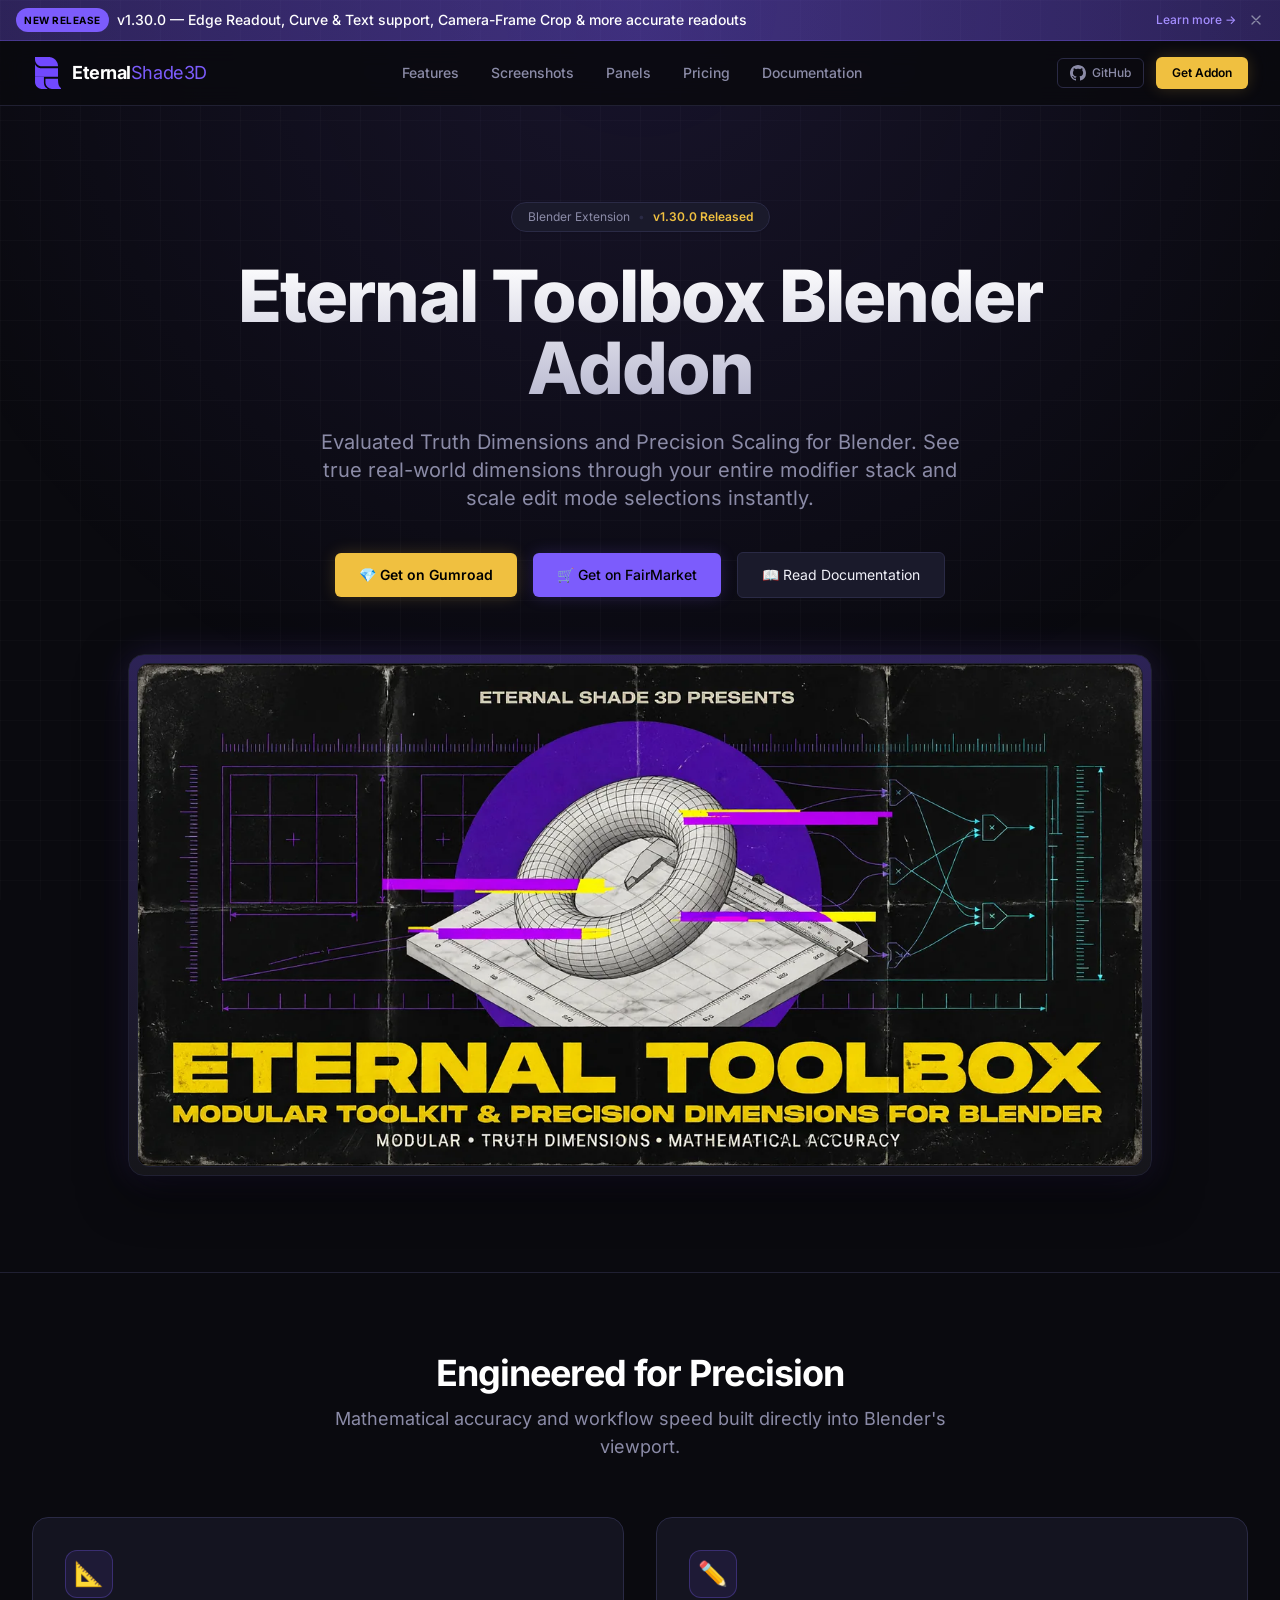
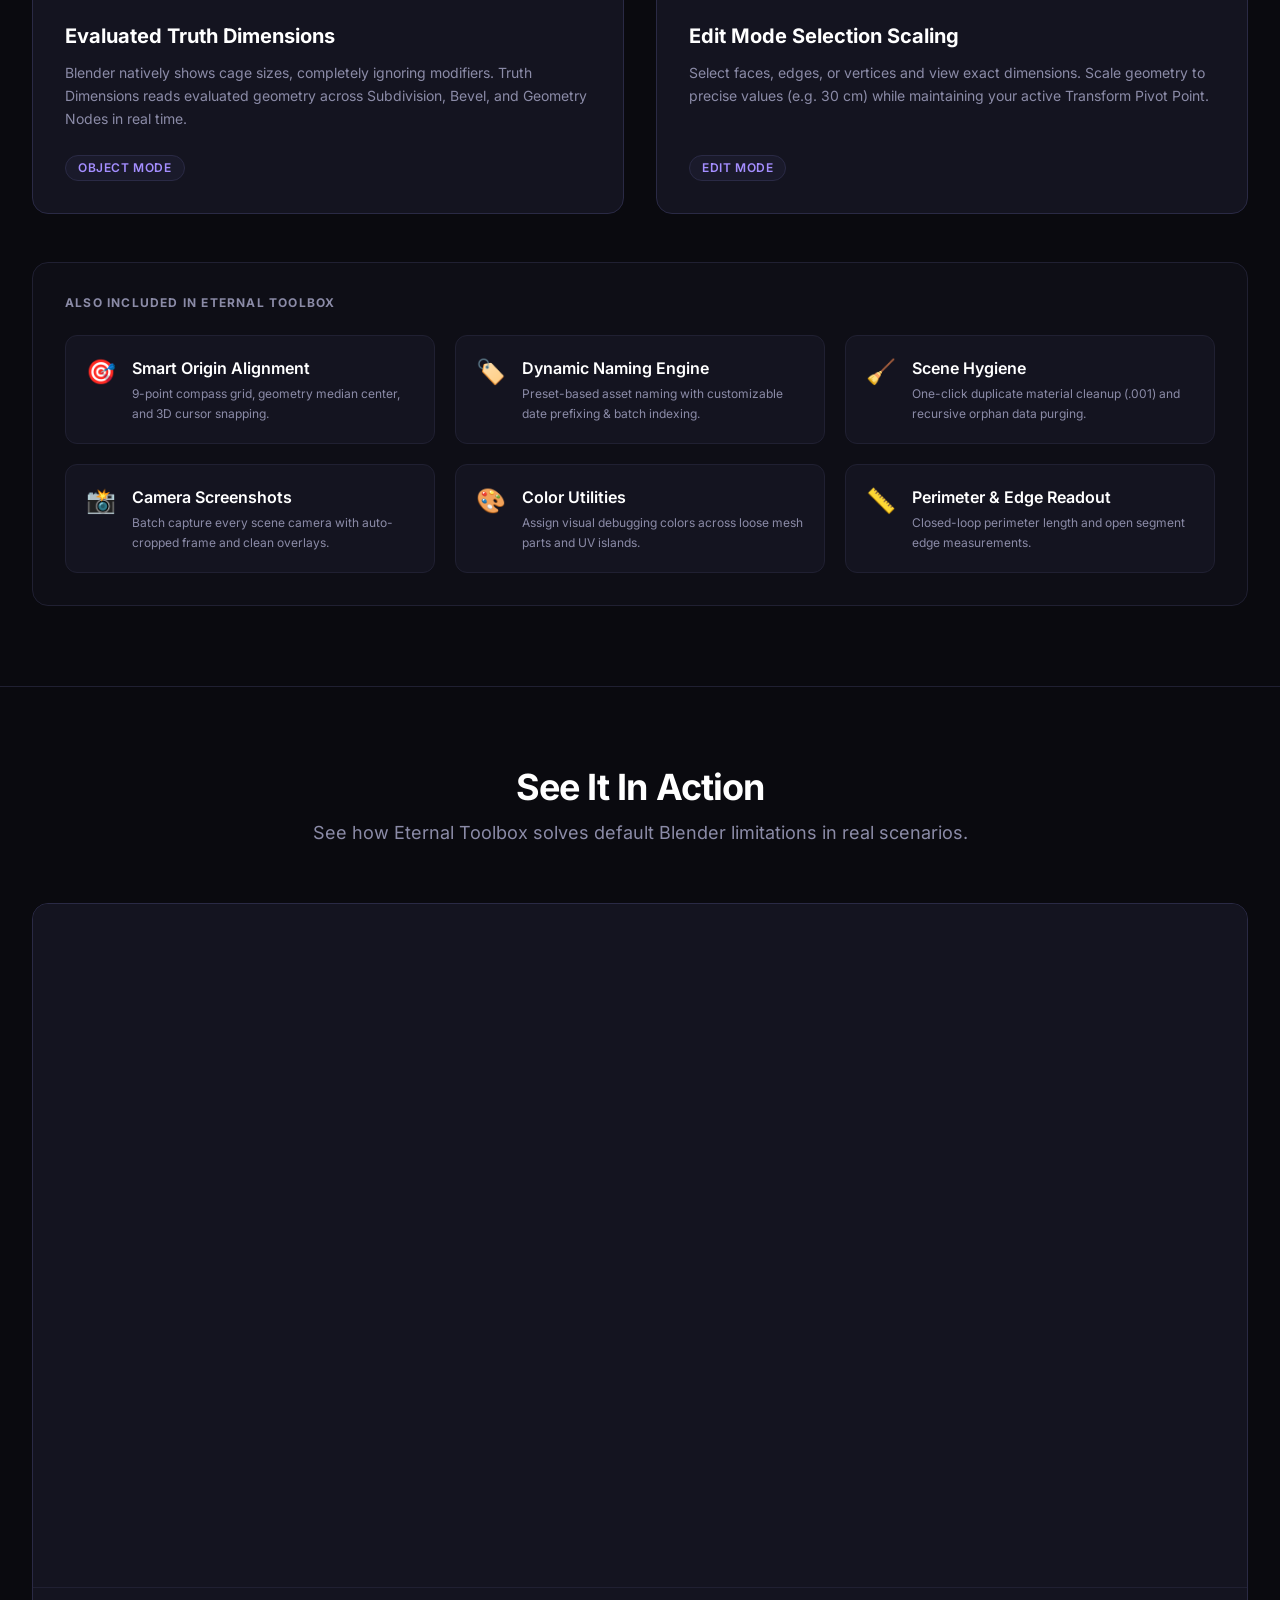
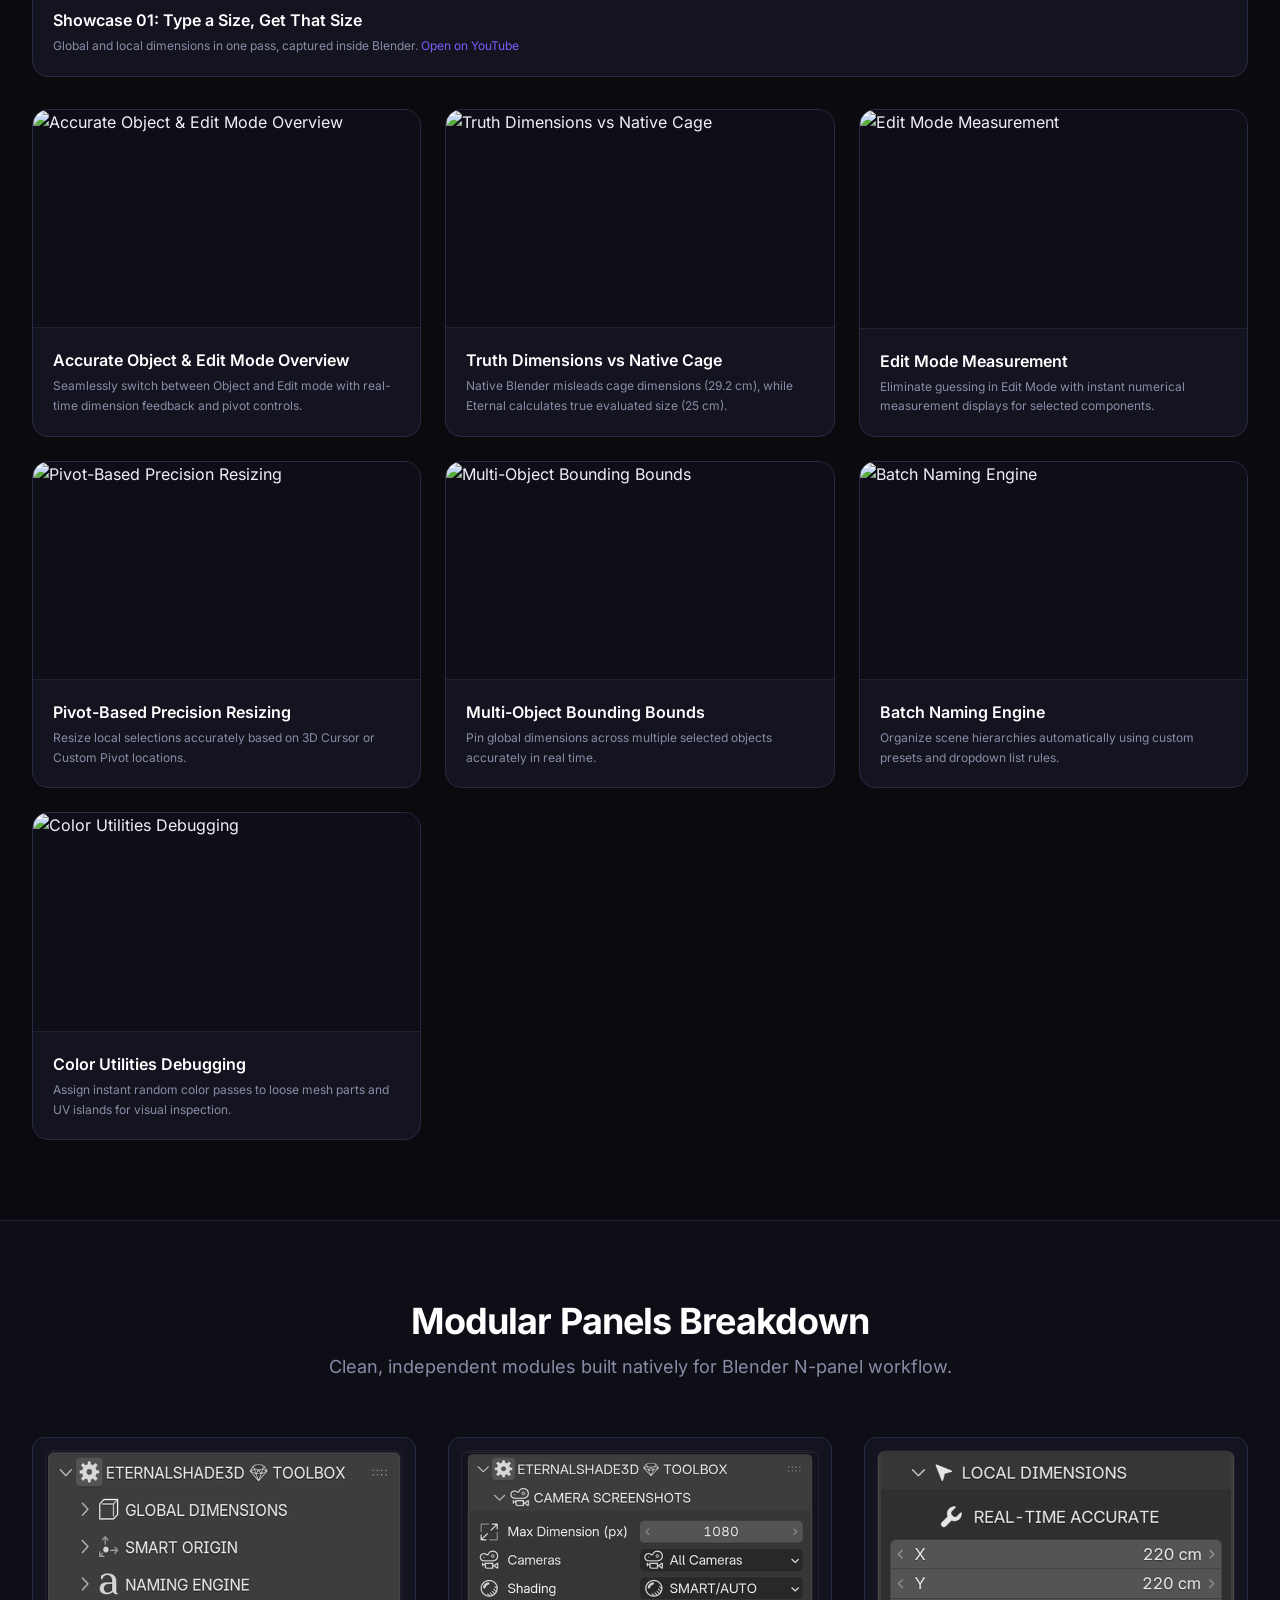
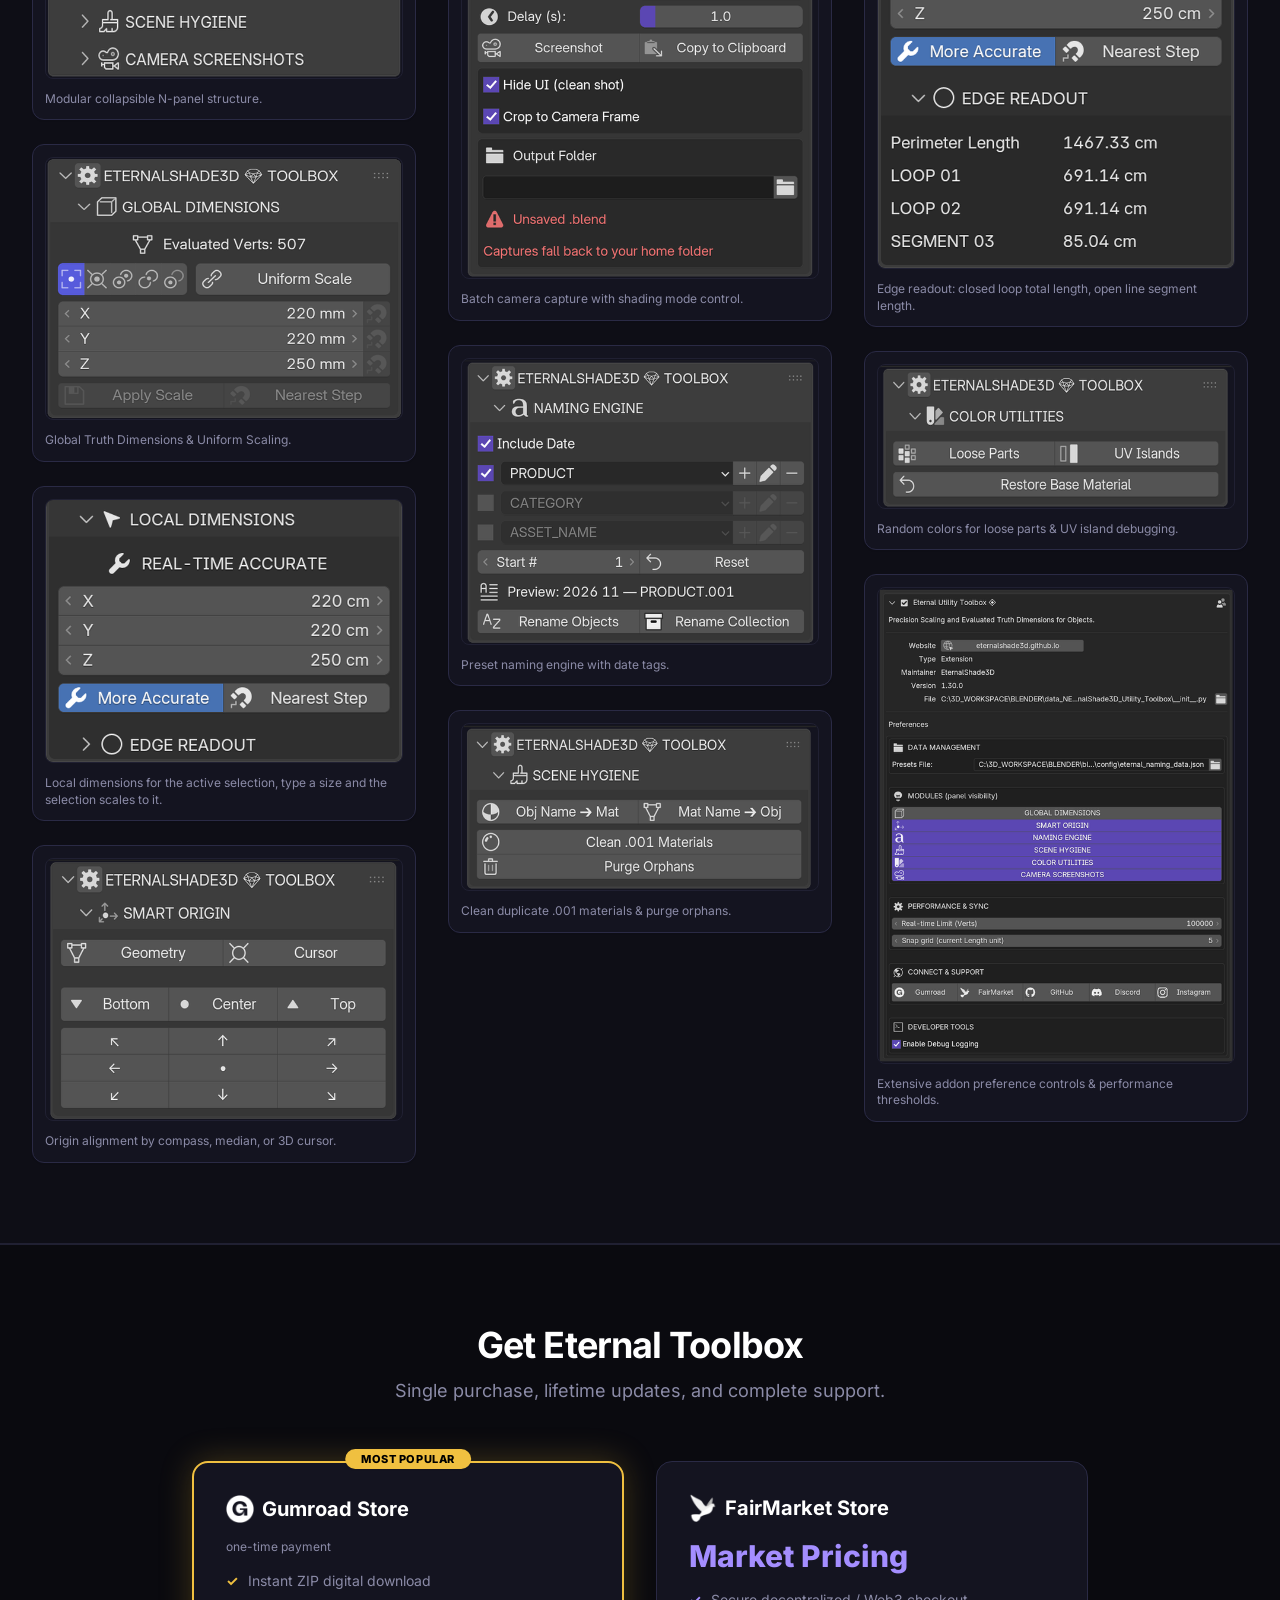
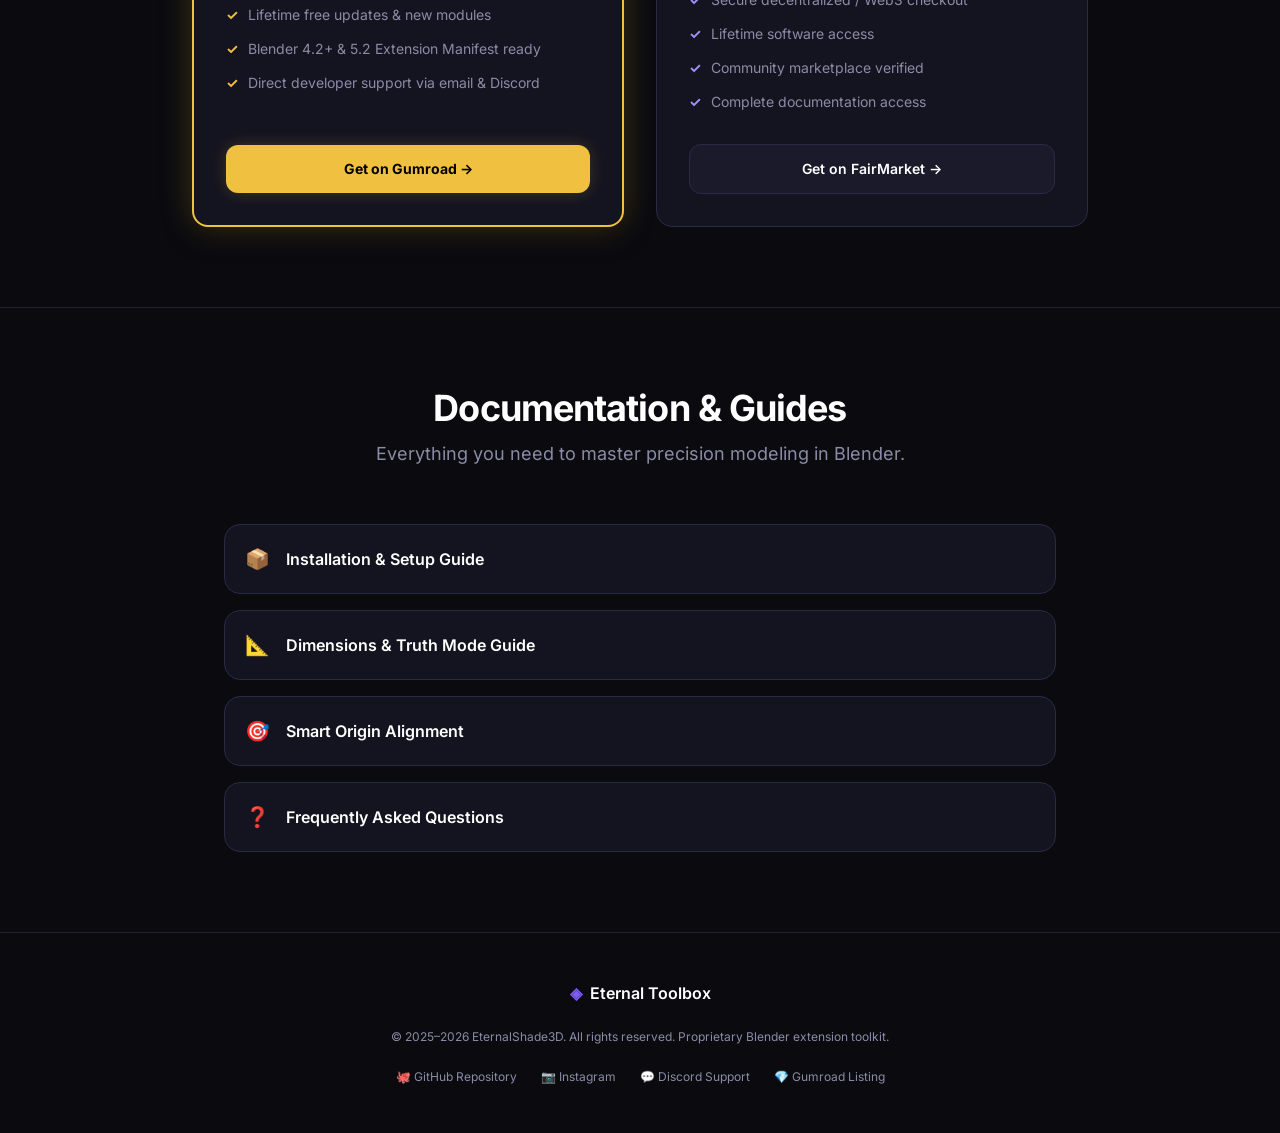
==== commit 21f3c72e: "Fix unclosed iframe swallowing all sections after hero; update schema.org metadata" ====
--- a/index.html
+++ b/index.html
@@ -137,19 +137,18 @@
           "@type": "Person",
           "@id": "#person",
           "name": "Márcio",
-          "jobTitle": "3D Freelancer, Blender Add-on Developer",
+          "jobTitle": "3D+AI Freelancer, Blender Addon Developer",
           "worksFor": {
             "@type": "Organization",
             "name": "EternalShade3D"
           },
           "address": {
             "@type": "PostalAddress",
-            "addressLocality": "Braga",
             "addressCountry": "PT"
           },
           "sameAs": [
             "https://www.instagram.com/eternal.shade3d/",
-            "https://github.com/EternalShade3D/EternalShade3D-Toolbox",
+            "https://github.com/EternalShade3D/",
             "https://discord.gg/DHMT6J6TmX"
           ]
         },
@@ -165,11 +164,11 @@
             "https://github.com/EternalShade3D/EternalShade3D-Toolbox",
             "https://discord.gg/DHMT6J6TmX",
             "https://eternalshade3d.gumroad.com/",
-            "https://www.fairmarket.land/"
+            "https://eternalshade3d.s.fairmarket.land/",
+            "https://www.instagram.com/eternal.shade3d/"
           ],
           "address": {
             "@type": "PostalAddress",
-            "addressLocality": "Braga",
             "addressCountry": "PT"
           },
           "founder": {"@id": "#person"}
@@ -379,7 +378,7 @@
         </section>
 
         <!-- ==========================================
-             CORE FEATURES & ALSO INCLUDED (FULL 6 CARDS)
+             CORE FEATURES & ALSO INCLUDED (FULL CARDS)
              ========================================== -->
         <section id="features" class="py-20 border-t border-brand-border">
             <div class="max-w-7xl mx-auto px-4 sm:px-6 lg:px-8">
@@ -523,7 +522,7 @@
                             frameborder="0"
                             allow="accelerometer; autoplay; clipboard-write; encrypted-media; gyroscope; picture-in-picture"
                             allowfullscreen
-                            class="w-full h-full border-0"/>
+                            class="w-full h-full border-0"></iframe>
                     </div>
                     <figcaption class="p-5 border-t border-brand-border">
                         <h4 class="text-base font-semibold text-brand-heading mb-1">Showcase 01: Type a Size, Get That Size</h4>
@@ -642,7 +641,7 @@
         </section>
 
         <!-- ==========================================
-             ORGANIC MODULAR PANELS BREAKDOWN (3-COLUMN MASONRY FROM INDEX - COPY2.HTML)
+             ORGANIC MODULAR PANELS BREAKDOWN
              ========================================== -->
         <section id="panels" class="py-20 bg-brand-elevated border-t border-b border-brand-border">
             <div class="max-w-7xl mx-auto px-4 sm:px-6 lg:px-8">
@@ -717,7 +716,7 @@
         </section>
 
         <!-- ==========================================
-             PRICING SECTION (COPY 2 CONTENT + COPY 1 BLOOM & OUTLINE)
+             PRICING SECTION
              ========================================== -->
         <section id="pricing" class="py-20 border-t border-brand-border">
             <div class="max-w-7xl mx-auto px-4 sm:px-6 lg:px-8">
@@ -1005,4 +1004,4 @@
     })();
 </script>
 </body>
-</html>+</html><!-- redeploy 2026-11-04T22:16:54Z -->
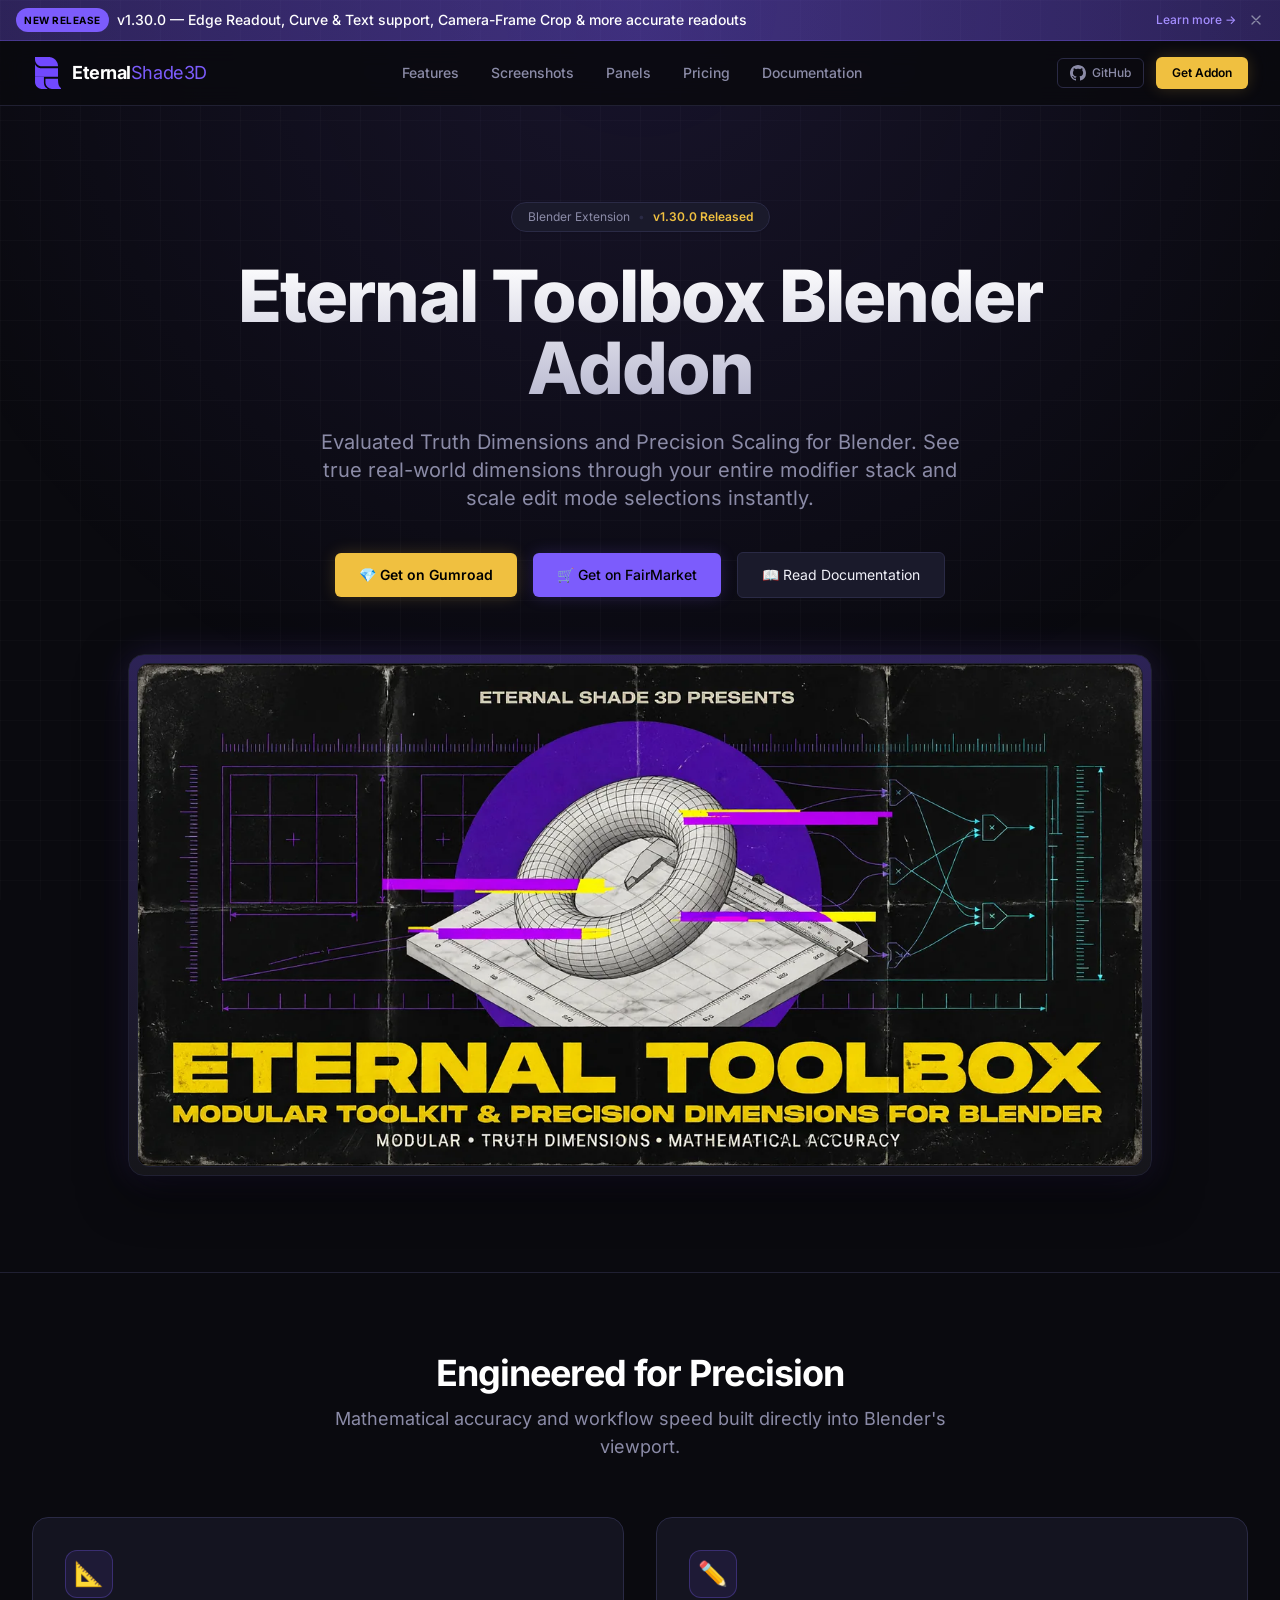
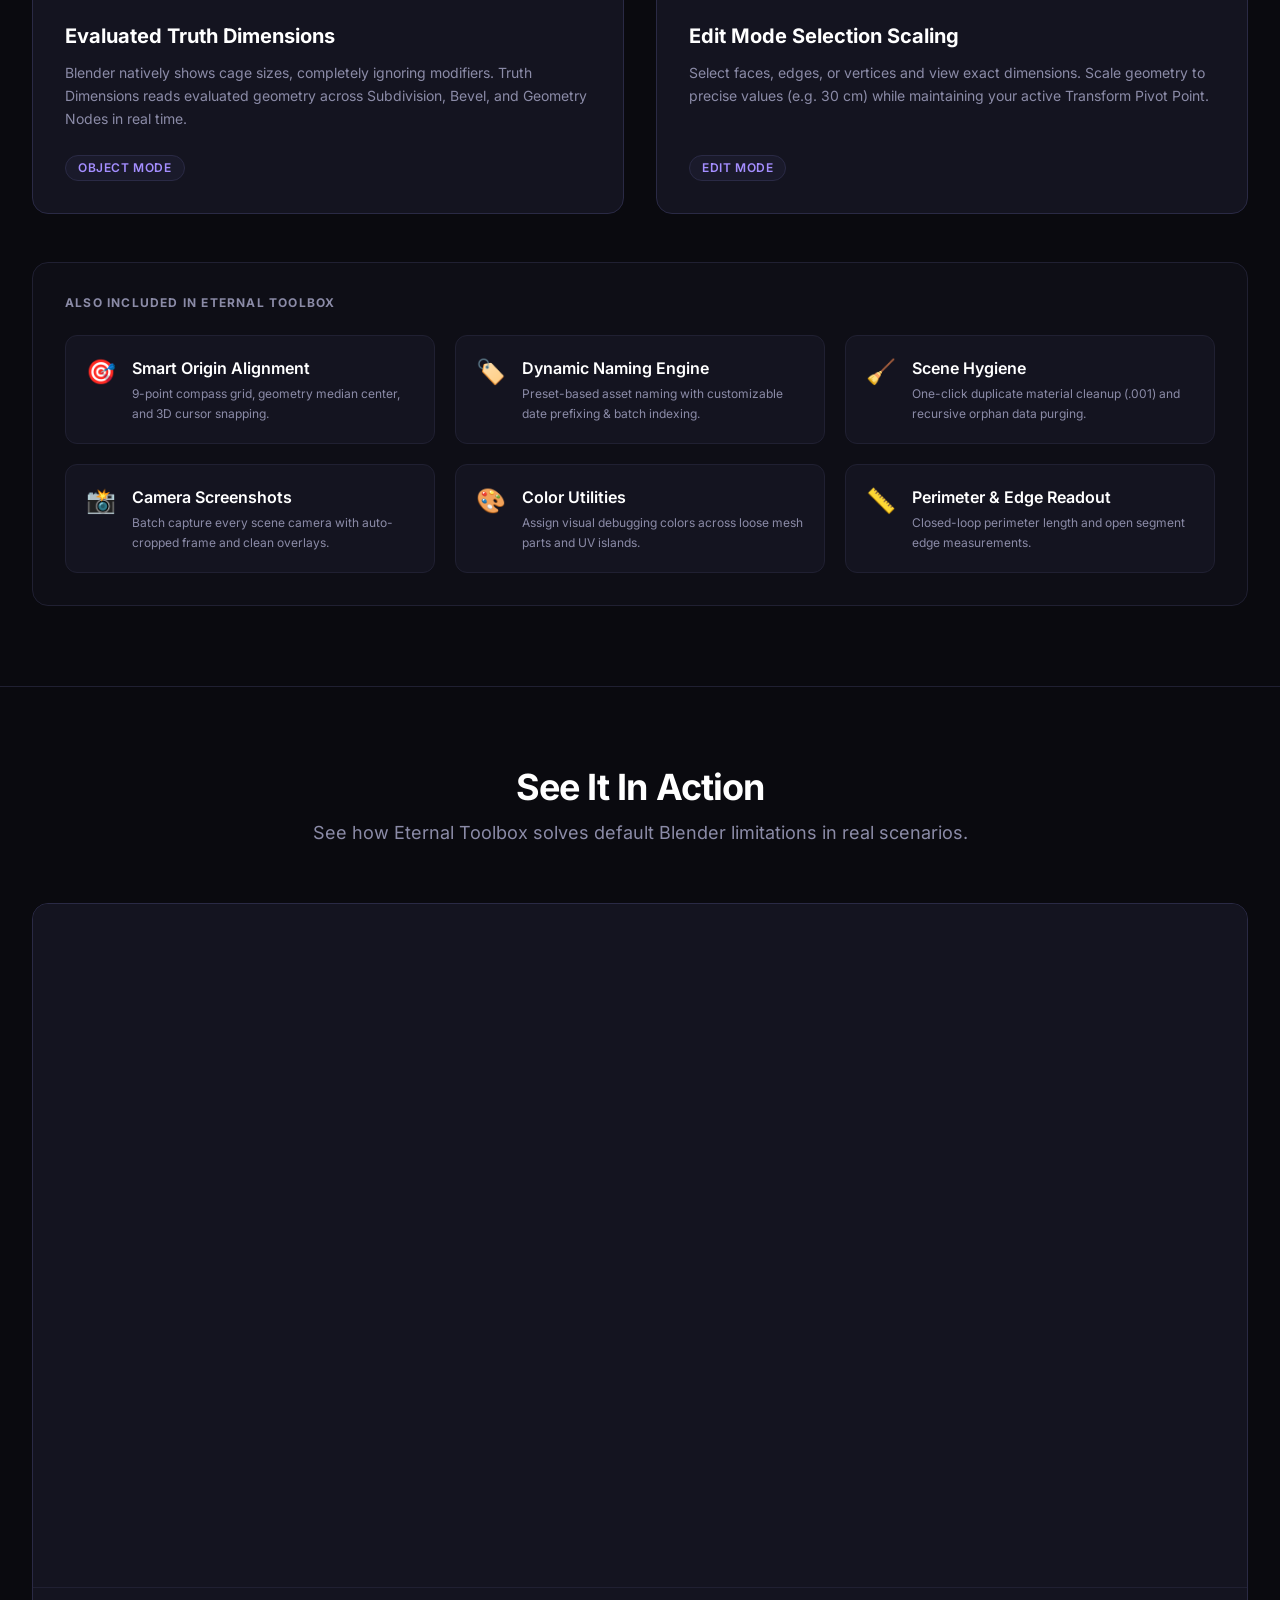
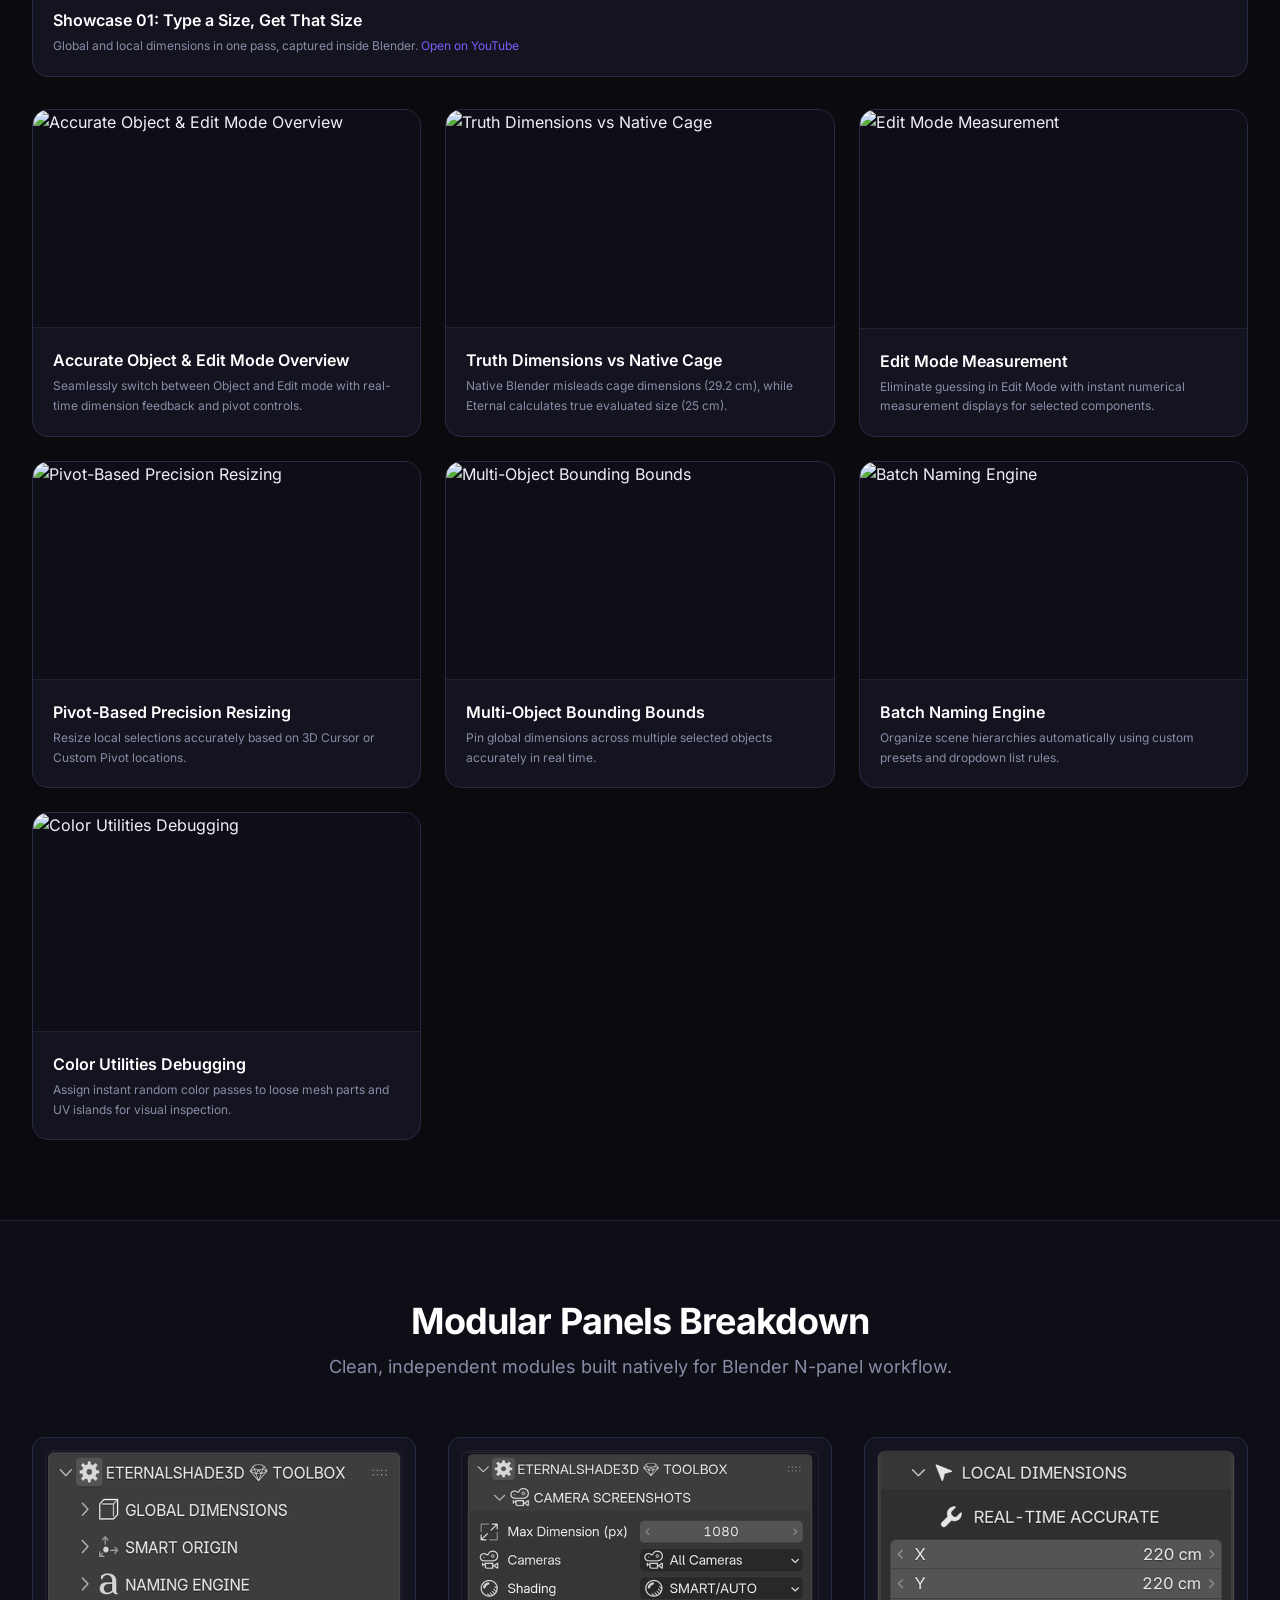
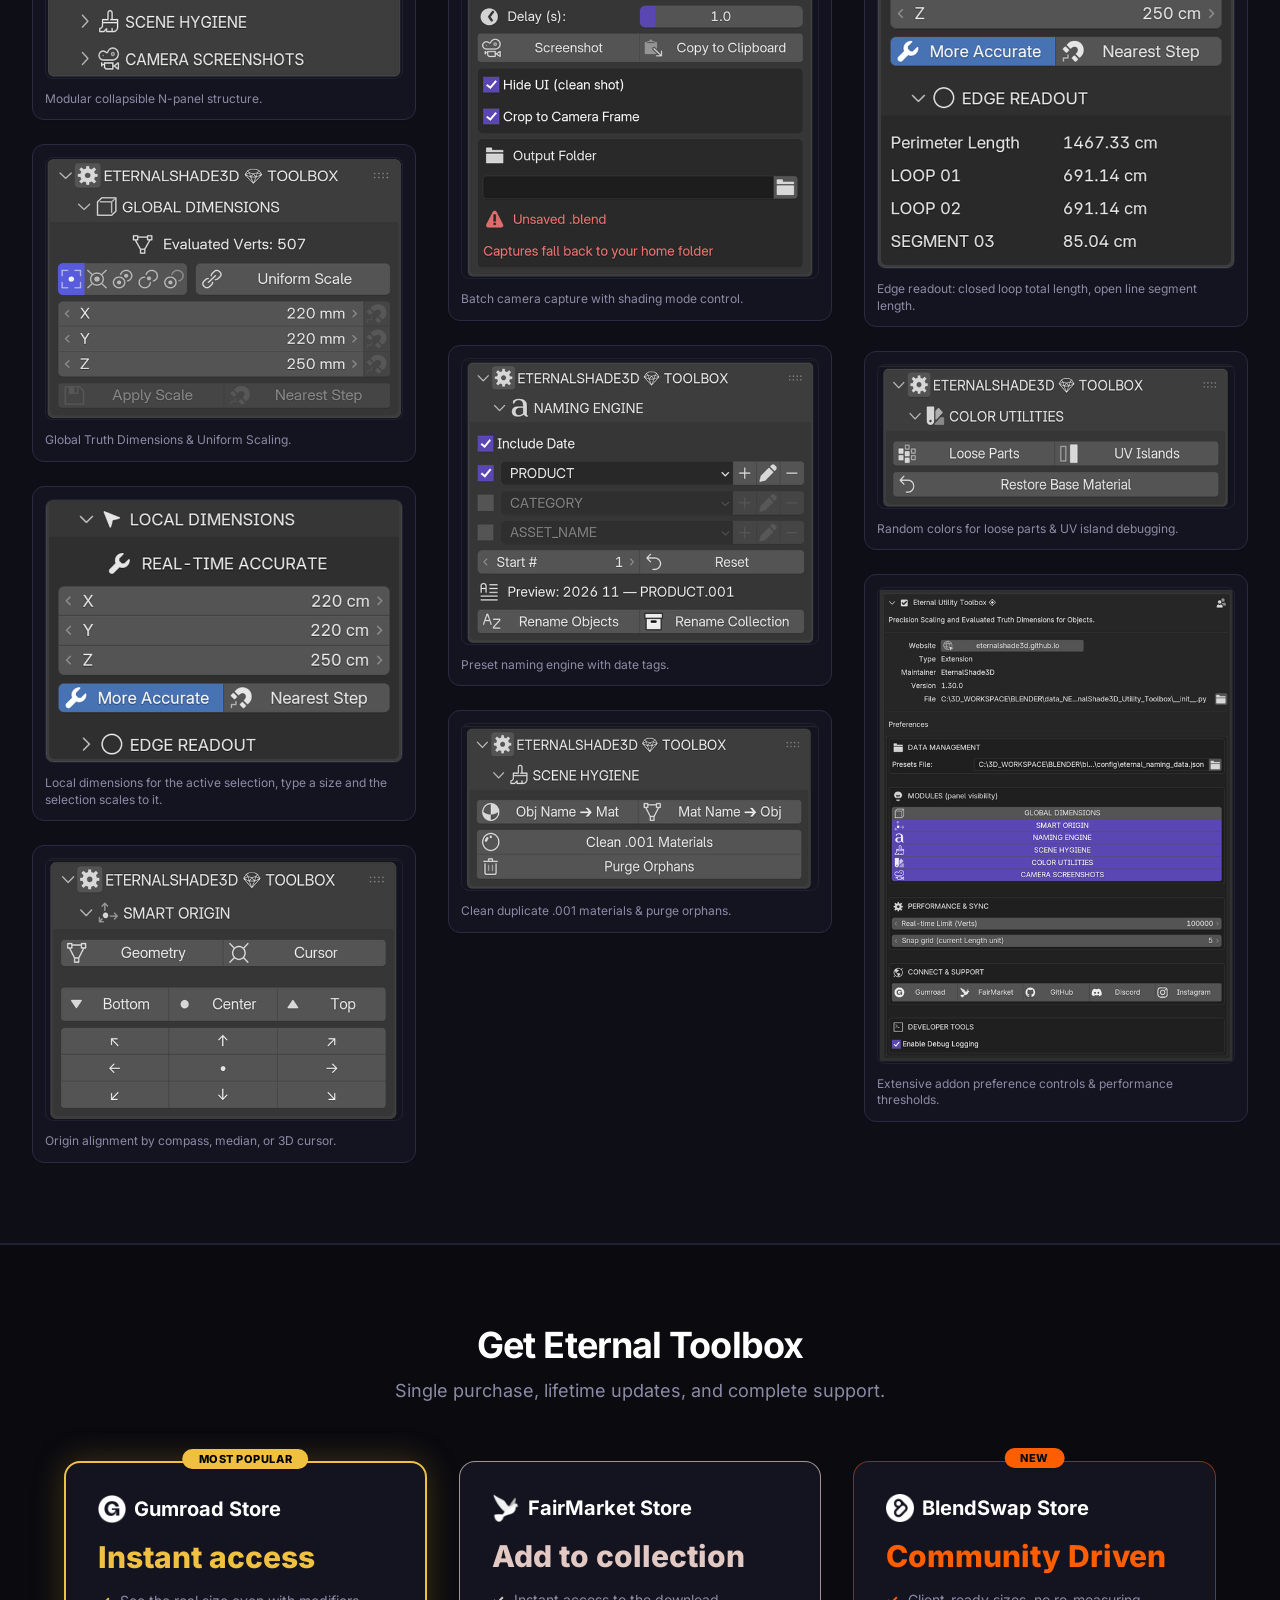
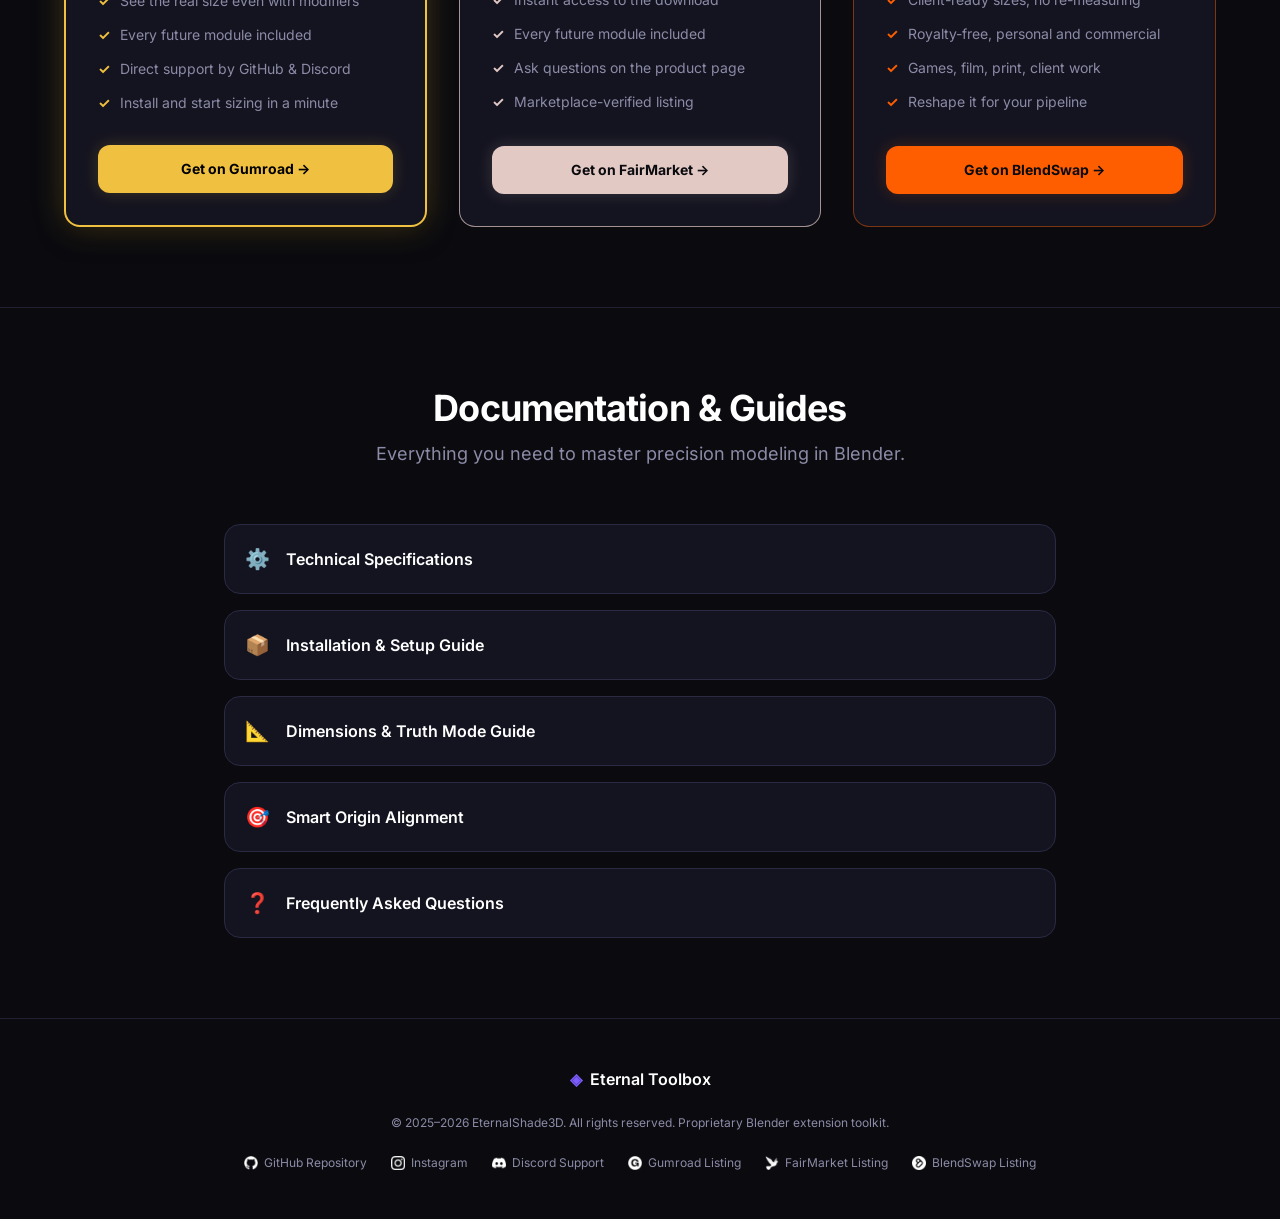
==== commit 9f7701c6: "Add BlendSwap store card, fairmarket/blendswap accents, real brand logos in footer, move specs into " ====
--- a/index.html
+++ b/index.html
@@ -19,7 +19,11 @@
     <meta property="og:description" content="See real dimensions in Edit Mode. Scale selections to exact values. Truth Dimensions through all modifiers."/>
     <meta property="og:type" content="website"/>
     <meta property="og:url" content="https://eternalshade3d.github.io/EternalShade3D-Toolbox/"/>
-    <meta property="og:image" content="assets/eternal_toolbox_banner_clean.png"/>
+    <meta property="og:image" content="https://eternalshade3d.github.io/EternalShade3D-Toolbox/assets/eternal_toolbox_banner_clean.png"/>
+    <meta property="og:image:width" content="2048"/>
+    <meta property="og:image:height" content="1024"/>
+    <meta property="og:image:alt" content="Eternal Toolbox Blender addon banner"/>
+    <meta property="og:locale" content="en_US"/>
     <meta name="twitter:card" content="summary_large_image"/>
     <meta name="twitter:title" content="Eternal Toolbox ◈ — Precision Dimensions Addon for Blender"/>
     <meta name="twitter:description" content="Blender addon for Edit Mode dimensions, Truth Dimensions through modifiers, precision scaling with pivot points. Built for hard-surface modelers and ArchViz professionals."/>
@@ -68,6 +72,79 @@
         }
         .glow-card-hover:hover {
             transform: translateY(-4px);
+        }
+
+        /* Pricing: one column on phones, 2 columns on tablets, 3 stores on desktop */
+        #pricing .pricing-grid { max-width: 72rem; }
+        @media (min-width: 640px) {
+            #pricing .pricing-grid { grid-template-columns: repeat(auto-fit, minmax(17.5rem, 1fr)); }
+        }
+        /* Tablet: two cards per row and the third centred, not orphaned left */
+        @media (min-width: 640px) and (max-width: 1023px) {
+            #pricing .pricing-grid { display: flex; flex-wrap: wrap; justify-content: center; row-gap: 3rem; }
+            #pricing .pricing-grid > * { flex: 0 1 calc(50% - 1rem); }
+        }
+        /* Phones: extra room so the badge does not crowd the card above */
+        @media (max-width: 639px) {
+            #pricing .pricing-grid { row-gap: 2.5rem; }
+        }
+
+        /* BlendSwap card accent: brand orange #ff5e00 */
+        #pricing .card-blendswap { border-color: rgba(255, 94, 0, 0.45); }
+        #pricing .card-blendswap:hover { border-color: #ff5e00; }
+        #pricing .badge-new { background: #ff5e00; color: #0a0a0f; font-size: 11px; }
+        #pricing .accent-blendswap { color: #ff5e00; }
+        #pricing .btn-blendswap {
+            background: #ff5e00;
+            color: #0a0a0f;
+            box-shadow: 0 0 16px rgba(255, 94, 0, 0.22);
+        }
+        #pricing .btn-blendswap:hover { background: #ff7a26; }
+
+        /* FairMarket card accent: brand colour #e2c9c4 (black text, white would be 1.57:1) */
+        #pricing .card-fairmarket { border-color: rgba(226, 201, 196, 0.7); }
+        #pricing .card-fairmarket:hover { border-color: #e2c9c4; }
+        #pricing .accent-fairmarket { color: #e2c9c4; }
+        #pricing .btn-fairmarket {
+            background: #e2c9c4;
+            color: #0a0a0f;
+            box-shadow: 0 0 16px rgba(226, 201, 196, 0.18);
+        }
+        #pricing .btn-fairmarket:hover { background: #f0dcd8; }
+
+        /* Technical specifications table: stacked label/value on phones, two columns from 640px */
+        #docs .spec-table table { border-collapse: collapse; }
+        #docs .spec-table caption {
+            position: absolute; width: 1px; height: 1px;
+            padding: 0; margin: -1px; overflow: hidden;
+            clip: rect(0 0 0 0); clip-path: inset(50%);
+            white-space: nowrap; border: 0;
+        }
+        #docs .spec-table tbody, #docs .spec-table tr, #docs .spec-table th, #docs .spec-table td { display: block; width: 100%; }
+        #docs .spec-table tr { border-bottom: 1px solid rgba(255, 255, 255, 0.07); }
+        #docs .spec-table tr:last-child { border-bottom: none; }
+        #docs .spec-table th {
+            padding: 0.875rem 1rem 0.15rem;
+            font-size: 0.68rem;
+            font-weight: 700;
+            letter-spacing: 0.09em;
+            text-transform: uppercase;
+            text-align: left;
+            color: var(--brand-muted, #545470);
+        }
+        #docs .spec-table td { padding: 0 1rem 1rem; line-height: 1.55; text-align: left; }
+        @media (min-width: 640px) {
+            #docs .spec-table tbody { display: table-row-group; }
+            #docs .spec-table tr { display: table-row; }
+            #docs .spec-table th, #docs .spec-table td { display: table-cell; padding: 1rem; vertical-align: top; }
+            #docs .spec-table th {
+                width: 38%;
+                font-size: 0.875rem;
+                letter-spacing: normal;
+                text-transform: none;
+                font-weight: 600;
+                color: #f0f0f5;
+            }
         }
 
         /* Mobile menu */
@@ -715,6 +792,7 @@
             </div>
         </section>
 
+
         <!-- ==========================================
              PRICING SECTION
              ========================================== -->
@@ -730,7 +808,7 @@
                     </p>
                 </div>
 
-                <div class="grid grid-cols-1 md:grid-cols-2 gap-8 max-w-4xl mx-auto">
+                <div class="grid grid-cols-1 md:grid-cols-2 gap-8 max-w-4xl mx-auto pricing-grid">
                     
                     <!-- Gumroad Pricing Card (Card Copy from index - Copy2.html + Border Outline & Glow from index - Copy.html) -->
                     <div class="glow-card-hover rounded-2xl bg-brand-card border-2 border-brand-gold p-8 flex flex-col justify-between shadow-glow-gold relative">
@@ -746,13 +824,13 @@
                                 <h3 class="text-xl font-bold text-brand-heading">Gumroad Store</h3>
                             </div>
                             <div class="flex items-baseline gap-2 my-4">
-                                <span class="text-xs text-brand-muted font-normal">one-time payment</span>
+                                <span class="text-3xl font-extrabold text-brand-gold">Instant access</span>
                             </div>
                             <ul class="space-y-3.5 text-sm text-brand-muted font-normal mb-8">
-                                <li class="flex items-center gap-2.5"><span class="text-brand-gold font-bold">✓</span> Instant ZIP digital download</li>
-                                <li class="flex items-center gap-2.5"><span class="text-brand-gold font-bold">✓</span> Lifetime free updates &amp; new modules</li>
-                                <li class="flex items-center gap-2.5"><span class="text-brand-gold font-bold">✓</span> Blender 4.2+ &amp; 5.2 Extension Manifest ready</li>
-                                <li class="flex items-center gap-2.5"><span class="text-brand-gold font-bold">✓</span> Direct developer support via email &amp; Discord</li>
+                                <li class="flex items-center gap-2.5"><span class="text-brand-gold font-bold">✓</span> See the real size even with modifiers</li>
+                                <li class="flex items-center gap-2.5"><span class="text-brand-gold font-bold">✓</span> Every future module included</li>
+                                <li class="flex items-center gap-2.5"><span class="text-brand-gold font-bold">✓</span> Direct support by GitHub &amp; Discord</li>
+                                <li class="flex items-center gap-2.5"><span class="text-brand-gold font-bold">✓</span> Install and start sizing in a minute</li>
                             </ul>
                         </div>
 
@@ -761,26 +839,54 @@
                         </a>
                     </div>
 
-                    <!-- FairMarket Pricing Card (from index - Copy2.html) -->
-                    <div class="glow-card-hover rounded-2xl bg-brand-card border border-brand-borderMedium p-8 flex flex-col justify-between hover:border-brand-accentBorder transition-all">
+                    <!-- FairMarket Pricing Card (brand colour #e2c9c4) -->
+                    <div class="glow-card-hover rounded-2xl bg-brand-card border card-fairmarket p-8 flex flex-col justify-between relative">
                         <div>
                             <div class="flex items-center gap-2 mb-2">
                                 <img src="assets/logo_white_fairmarket.png" alt="FairMarket" width="28" height="28" class="w-7 h-7"/>
                                 <h3 class="text-xl font-bold text-brand-heading">FairMarket Store</h3>
                             </div>
                             <div class="flex items-baseline gap-2 my-4">
-                                <span class="text-3xl font-extrabold text-brand-accentLight">Market Pricing</span>
+                                <span class="text-3xl font-extrabold accent-fairmarket">Add to collection</span>
                             </div>
                             <ul class="space-y-3.5 text-sm text-brand-muted font-normal mb-8">
-                                <li class="flex items-center gap-2.5"><span class="text-brand-accentLight font-bold">✓</span> Secure decentralized / Web3 checkout</li>
-                                <li class="flex items-center gap-2.5"><span class="text-brand-accentLight font-bold">✓</span> Lifetime software access</li>
-                                <li class="flex items-center gap-2.5"><span class="text-brand-accentLight font-bold">✓</span> Community marketplace verified</li>
-                                <li class="flex items-center gap-2.5"><span class="text-brand-accentLight font-bold">✓</span> Complete documentation access</li>
+                                <li class="flex items-center gap-2.5"><span class="accent-fairmarket font-bold">✓</span> Instant access to the download</li>
+                                <li class="flex items-center gap-2.5"><span class="accent-fairmarket font-bold">✓</span> Every future module included</li>
+                                <li class="flex items-center gap-2.5"><span class="accent-fairmarket font-bold">✓</span> Ask questions on the product page</li>
+                                <li class="flex items-center gap-2.5"><span class="accent-fairmarket font-bold">✓</span> Marketplace-verified listing</li>
                             </ul>
                         </div>
 
-                        <a href="https://www.fairmarket.land/product/eternal-utility-toolbox" target="_blank" rel="noopener" class="w-full inline-flex items-center justify-center gap-2 bg-brand-surface hover:bg-brand-surface/80 border border-brand-borderMedium hover:border-brand-accentBorder text-brand-heading font-semibold text-sm py-3.5 px-5 rounded-xl transition-all">
+                        <a href="https://www.fairmarket.land/product/eternal-utility-toolbox" target="_blank" rel="noopener" class="w-full inline-flex items-center justify-center gap-2 btn-fairmarket font-bold text-sm py-3.5 px-5 rounded-xl transition-all transform hover:-translate-y-0.5">
                             Get on FairMarket →
+                        </a>
+                    </div>
+
+                    <!-- BlendSwap Pricing Card (new store, brand orange #ff5e00) -->
+                    <div class="glow-card-hover rounded-2xl bg-brand-card border card-blendswap p-8 flex flex-col justify-between relative">
+
+                        <div class="absolute -top-3.5 left-1/2 -translate-x-1/2 badge-new font-extrabold text-[11px] uppercase tracking-wider px-4 py-0.5 rounded-full shadow-sm z-10 whitespace-nowrap">
+                            New
+                        </div>
+
+                        <div>
+                            <div class="flex items-center gap-2 mb-2">
+                                <img src="assets/logo_white_blendswap.png" alt="BlendSwap" width="28" height="28" class="w-7 h-7"/>
+                                <h3 class="text-xl font-bold text-brand-heading">BlendSwap Store</h3>
+                            </div>
+                            <div class="flex items-baseline gap-2 my-4">
+                                <span class="text-3xl font-extrabold accent-blendswap">Community Driven</span>
+                            </div>
+                            <ul class="space-y-3.5 text-sm text-brand-muted font-normal mb-8">
+                                <li class="flex items-center gap-2.5"><span class="accent-blendswap font-bold">✓</span> Client-ready sizes, no re-measuring</li>
+                                <li class="flex items-center gap-2.5"><span class="accent-blendswap font-bold">✓</span> Royalty-free, personal and commercial</li>
+                                <li class="flex items-center gap-2.5"><span class="accent-blendswap font-bold">✓</span> Games, film, print, client work</li>
+                                <li class="flex items-center gap-2.5"><span class="accent-blendswap font-bold">✓</span> Reshape it for your pipeline</li>
+                            </ul>
+                        </div>
+
+                        <a href="https://blendswap.com/blend/34071" target="_blank" rel="noopener" class="w-full inline-flex items-center justify-center gap-2 btn-blendswap font-bold text-sm py-3.5 px-5 rounded-xl transition-all transform hover:-translate-y-0.5">
+                            Get on BlendSwap →
                         </a>
                     </div>
 
@@ -806,6 +912,43 @@
 
                 <div class="space-y-4">
                     
+                    <!-- 0. Compact specifications (absorbed from the old specs section) -->
+                    <details class="doc-item rounded-2xl bg-brand-card border border-brand-borderMedium overflow-hidden transition-all duration-200">
+                        <summary class="flex items-center gap-4 p-5 cursor-pointer hover:bg-brand-surface select-none font-semibold text-base text-brand-heading">
+                            <span class="text-xl">⚙️</span> Technical Specifications
+                        </summary>
+                        <div class="p-6 border-t border-brand-border">
+                            <table class="spec-table w-full text-sm rounded-xl overflow-hidden bg-brand-surface border border-brand-border">
+                                <tbody>
+                                    <tr class="border-b border-brand-border">
+                                        <th scope="row" class="text-left p-3">Blender</th>
+                                        <td class="p-3">4.2 LTS and later</td>
+                                    </tr>
+                                    <tr class="border-b border-brand-border">
+                                        <th scope="row" class="text-left p-3">Type</th>
+                                        <td class="p-3">Extension, installs like a classic addon</td>
+                                    </tr>
+                                    <tr class="border-b border-brand-border">
+                                        <th scope="row" class="text-left p-3">Modes</th>
+                                        <td class="p-3">Object Mode and Edit Mode</td>
+                                    </tr>
+                                    <tr class="border-b border-brand-border">
+                                        <th scope="row" class="text-left p-3">Dimensions from</th>
+                                        <td class="p-3">Evaluated geometry, modifiers included</td>
+                                    </tr>
+                                    <tr class="border-b border-brand-border">
+                                        <th scope="row" class="text-left p-3">Pivots</th>
+                                        <td class="p-3">Median, 3D Cursor, Active Element</td>
+                                    </tr>
+                                    <tr>
+                                        <th scope="row" class="text-left p-3">Units</th>
+                                        <td class="p-3">Metric and imperial</td>
+                                    </tr>
+                                </tbody>
+                            </table>
+                        </div>
+                    </details>
+
                     <!-- 1. Quick Installation -->
                     <details class="doc-item rounded-2xl bg-brand-card border border-brand-borderMedium overflow-hidden transition-all duration-200">
                         <summary class="flex items-center gap-4 p-5 cursor-pointer hover:bg-brand-surface select-none font-semibold text-base text-brand-heading">
@@ -815,7 +958,7 @@
                             <div>
                                 <h3 class="font-bold text-brand-heading mb-1">Requirements</h3>
                                 <ul class="list-disc pl-5 space-y-1">
-                                    <li><strong>Blender 4.2+</strong> or later (Full support for Blender 5.2 Extension Manifest)</li>
+                                    <li><strong>Blender 4.2 LTS</strong> or later, installed through the extension manifest</li>
                                     <li>Compatible with Windows, macOS, and Linux</li>
                                 </ul>
                             </div>
@@ -869,7 +1012,7 @@
                         <div class="p-6 border-t border-brand-border text-sm text-brand-muted leading-relaxed space-y-3">
                             <div>
                                 <h4 class="font-bold text-brand-heading">Which Blender versions are supported?</h4>
-                                <p>Blender 4.2 LTS through Blender 5.2. Supported via extension manifest standards.</p>
+                                <p>Blender 4.2 LTS and later, supported through the extension manifest.</p>
                             </div>
                             <div>
                                 <h4 class="font-bold text-brand-heading">Is my purchase valid for multiple workstations?</h4>
@@ -896,10 +1039,12 @@
             <p>© 2025–2026 EternalShade3D. All rights reserved. Proprietary Blender extension toolkit.</p>
 
             <div class="flex flex-wrap items-center justify-center gap-6 text-brand-muted">
-                <a href="https://github.com/EternalShade3D/EternalShade3D-Toolbox" target="_blank" rel="noopener" class="hover:text-brand-heading transition-colors">🐙 GitHub Repository</a>
-                <a href="https://www.instagram.com/eternal.shade3d/" target="_blank" rel="noopener" class="hover:text-brand-heading transition-colors">📷 Instagram</a>
-                <a href="https://discord.gg/YUtnsA3pnp" target="_blank" rel="noopener" class="hover:text-brand-heading transition-colors">💬 Discord Support</a>
-                <a href="https://eternalshade3d.gumroad.com/l/eternal-utility-toolbox" target="_blank" rel="noopener" class="hover:text-brand-heading transition-colors">💎 Gumroad Listing</a>
+                <a href="https://github.com/EternalShade3D/EternalShade3D-Toolbox" target="_blank" rel="noopener" class="inline-flex items-center gap-1.5 hover:text-brand-heading transition-colors"><img src="assets/logo_white_github.png" alt="" width="14" height="14" class="w-3.5 h-3.5 opacity-75"/>GitHub Repository</a>
+                <a href="https://www.instagram.com/eternal.shade3d/" target="_blank" rel="noopener" class="inline-flex items-center gap-1.5 hover:text-brand-heading transition-colors"><img src="assets/logo_white_instagram.png" alt="" width="14" height="14" class="w-3.5 h-3.5 opacity-75"/>Instagram</a>
+                <a href="https://discord.gg/YUtnsA3pnp" target="_blank" rel="noopener" class="inline-flex items-center gap-1.5 hover:text-brand-heading transition-colors"><img src="assets/logo_white_discord.png" alt="" width="14" height="14" class="w-3.5 h-3.5 opacity-75"/>Discord Support</a>
+                <a href="https://eternalshade3d.gumroad.com/l/eternal-utility-toolbox" target="_blank" rel="noopener" class="inline-flex items-center gap-1.5 hover:text-brand-heading transition-colors"><img src="assets/logo_white_gumroad.png" alt="" width="14" height="14" class="w-3.5 h-3.5 opacity-75"/>Gumroad Listing</a>
+                <a href="https://www.fairmarket.land/product/eternal-utility-toolbox" target="_blank" rel="noopener" class="inline-flex items-center gap-1.5 hover:text-brand-heading transition-colors"><img src="assets/logo_white_fairmarket.png" alt="" width="14" height="14" class="w-3.5 h-3.5 opacity-75"/>FairMarket Listing</a>
+                <a href="https://blendswap.com/blend/34071" target="_blank" rel="noopener" class="inline-flex items-center gap-1.5 hover:text-brand-heading transition-colors"><img src="assets/logo_white_blendswap.png" alt="" width="14" height="14" class="w-3.5 h-3.5 opacity-75"/>BlendSwap Listing</a>
             </div>
         </div>
     </footer>
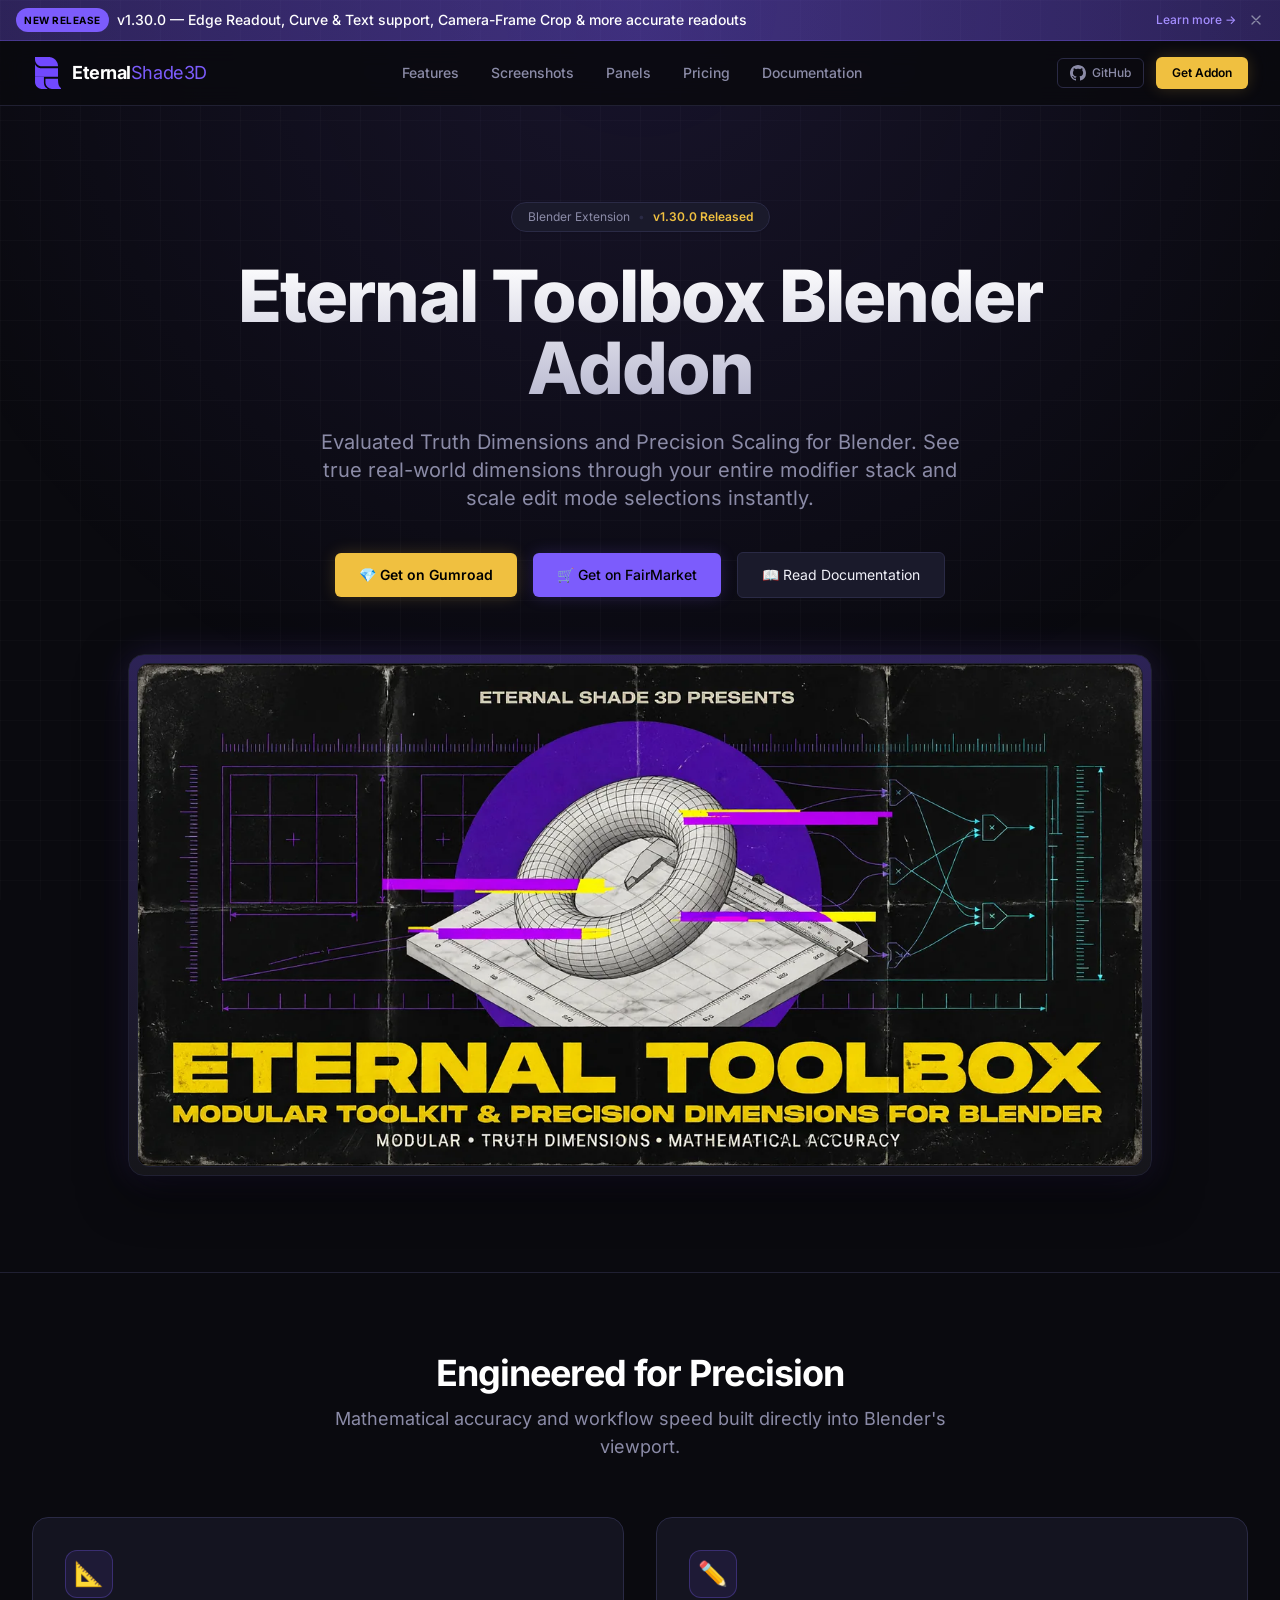
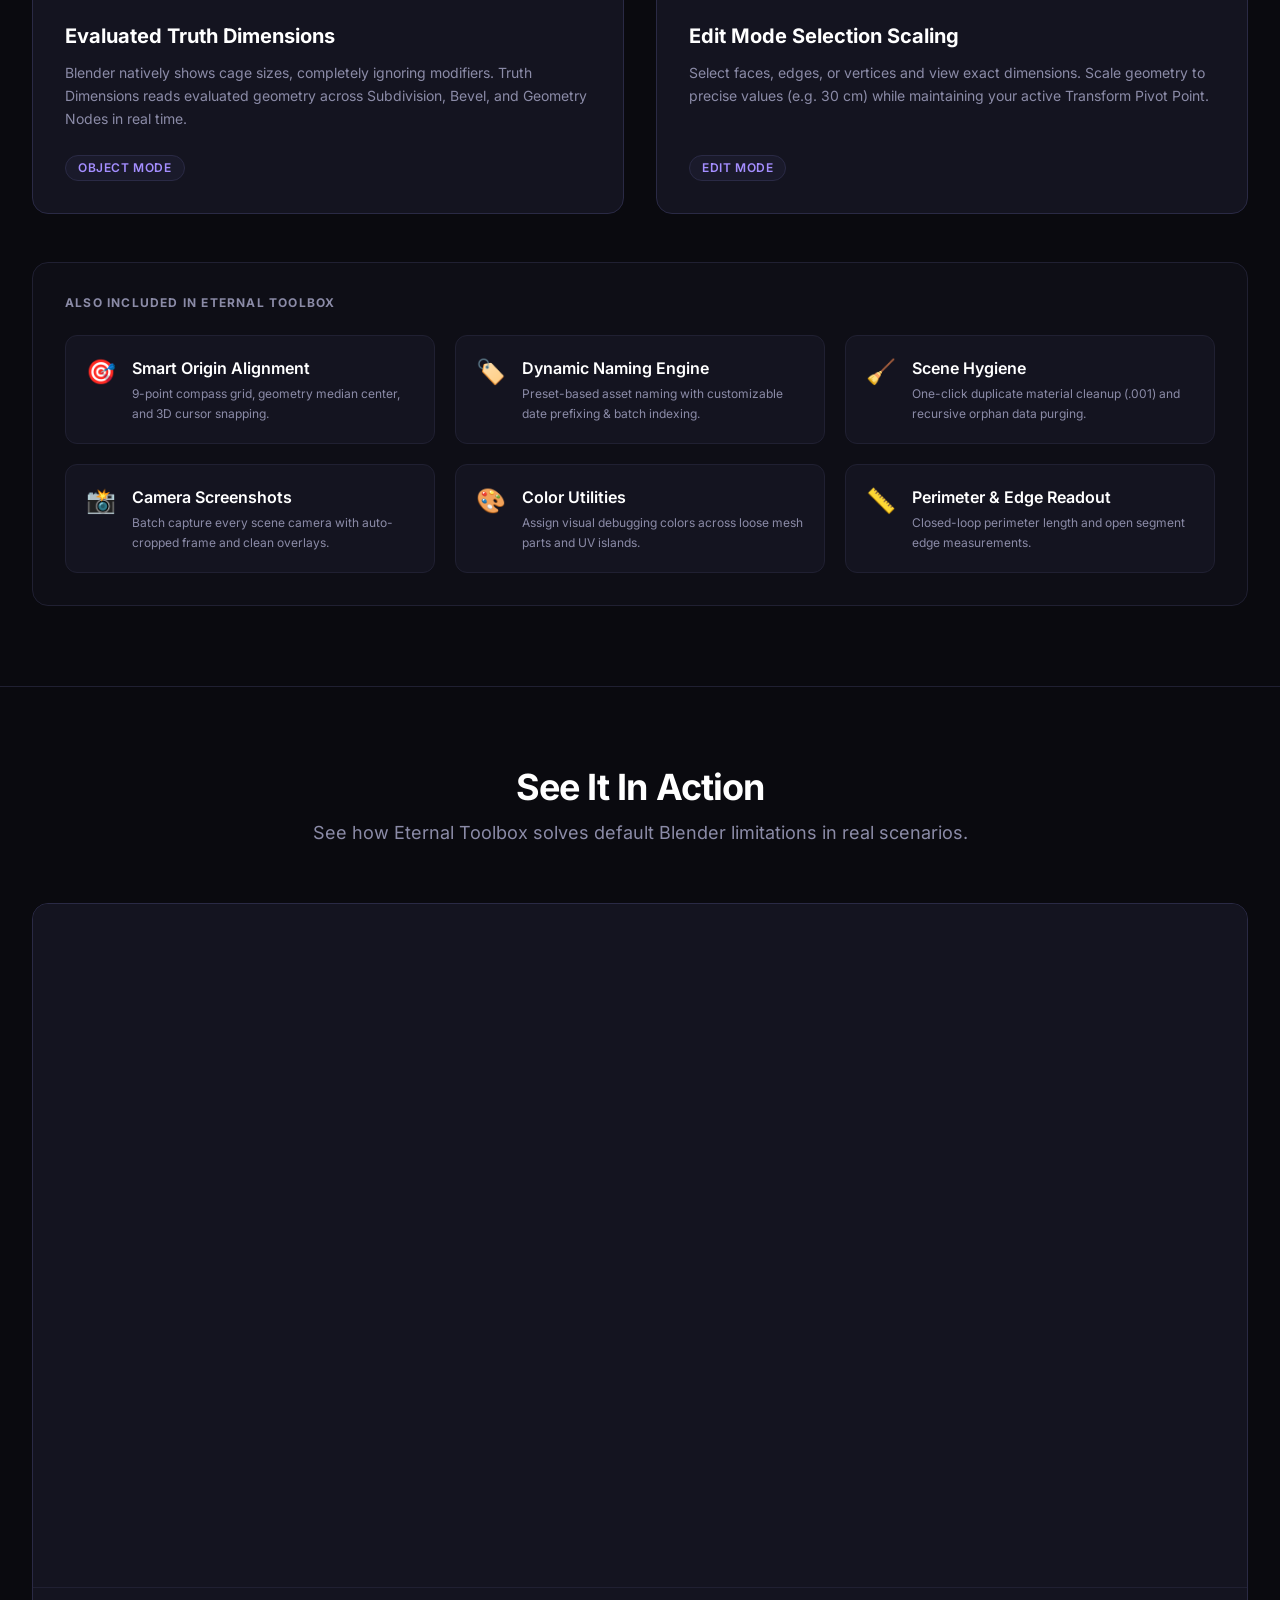
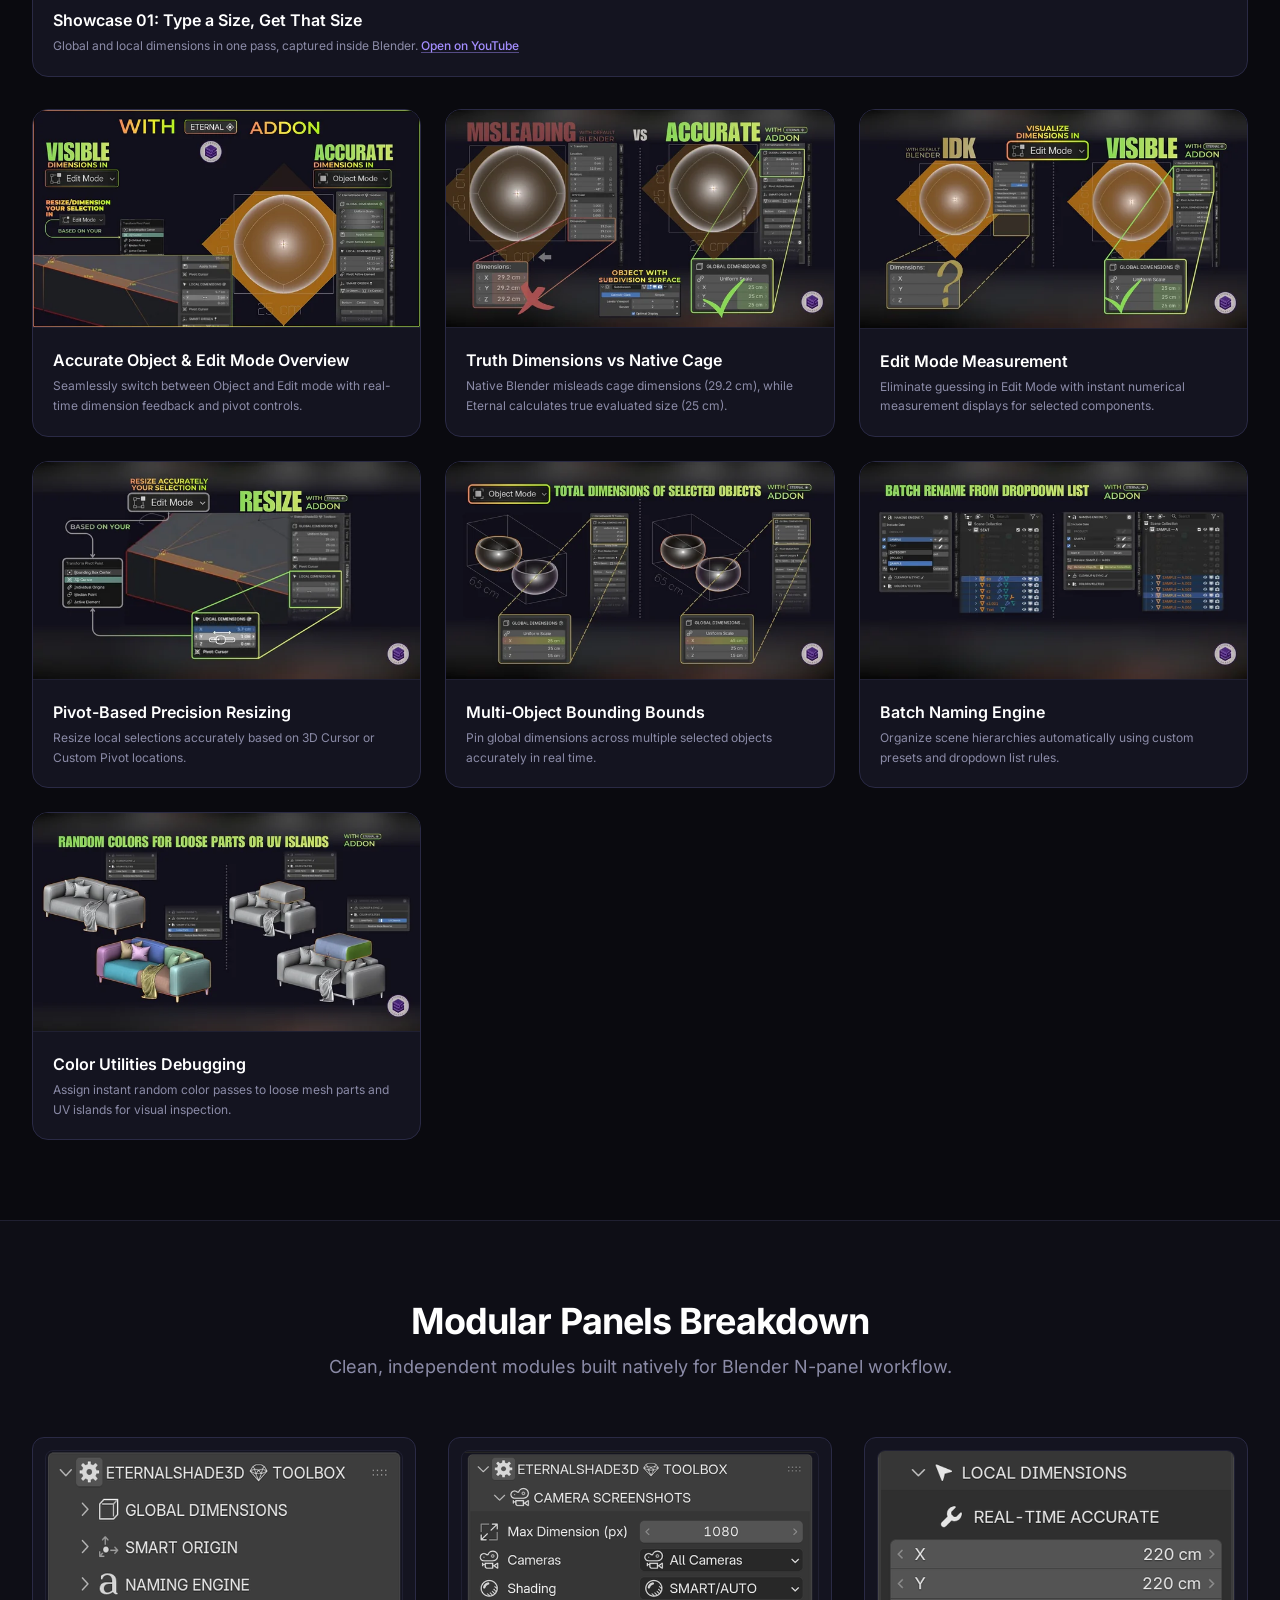
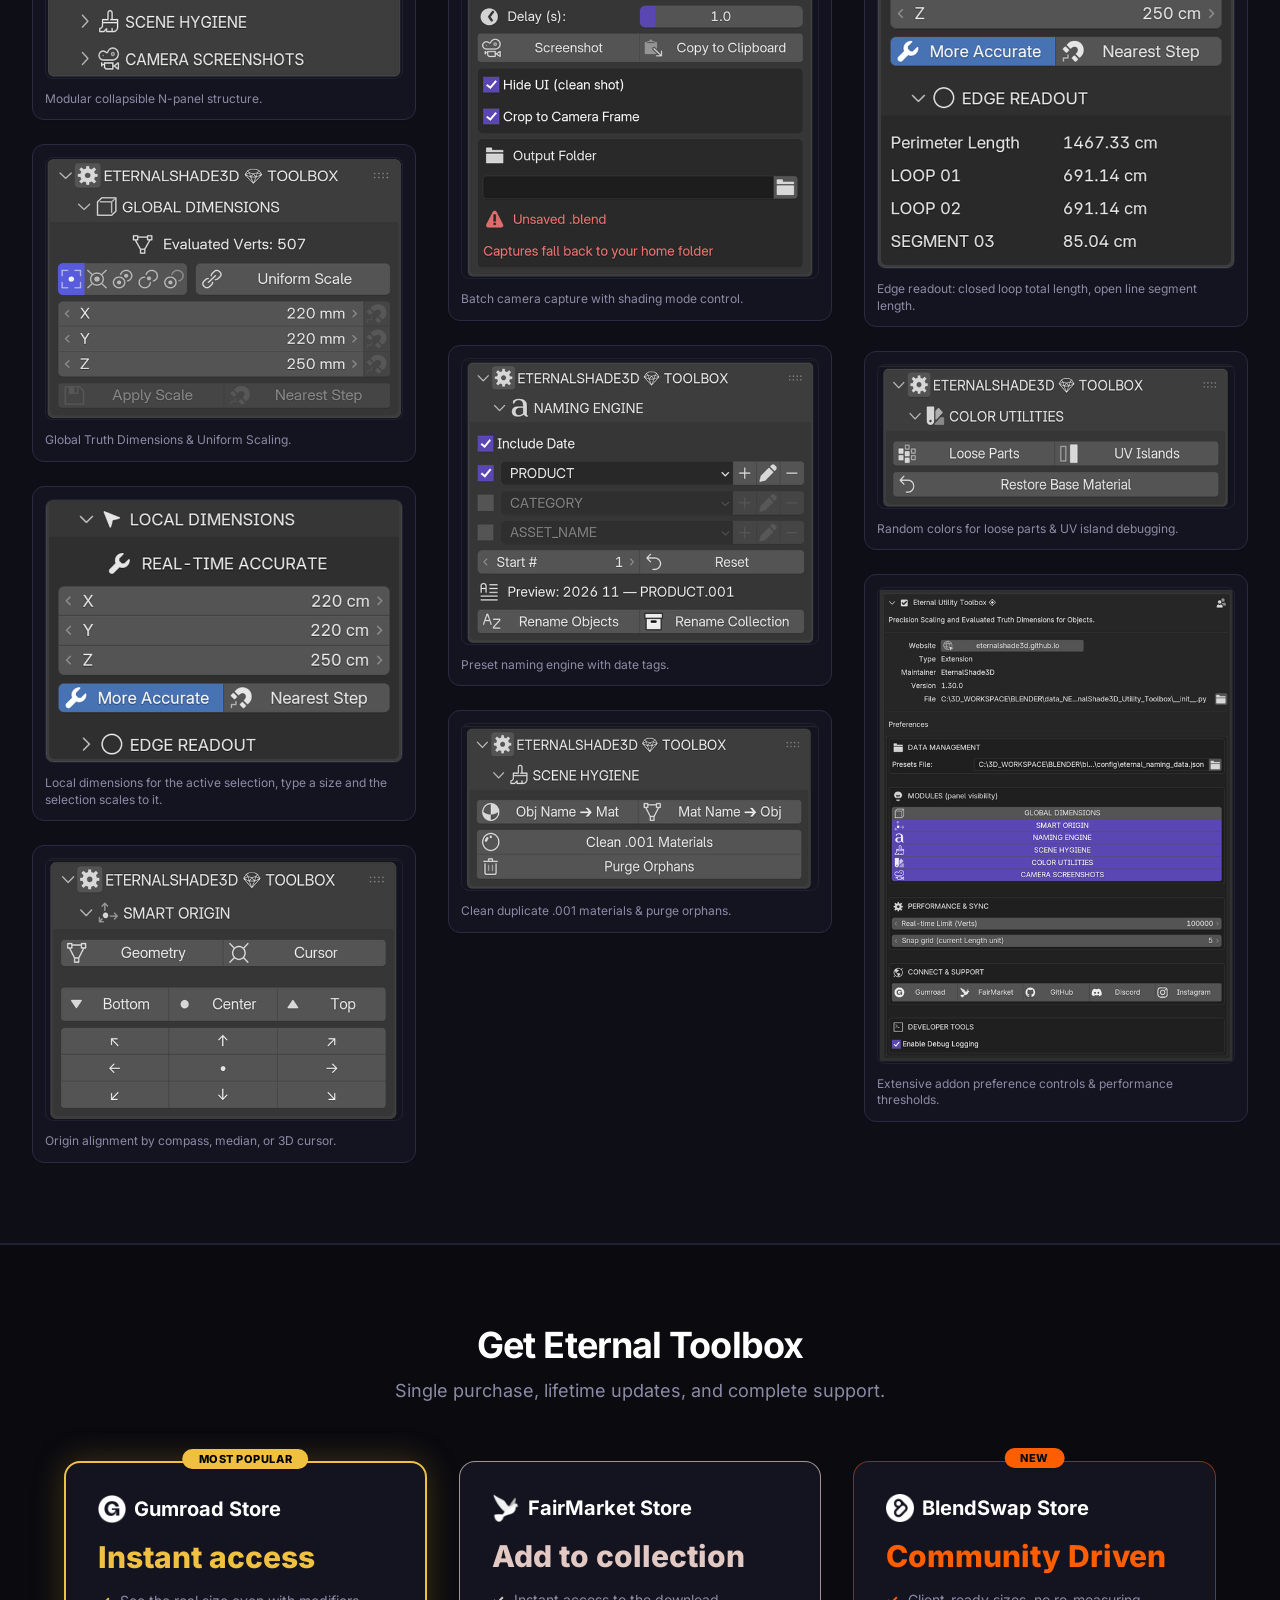
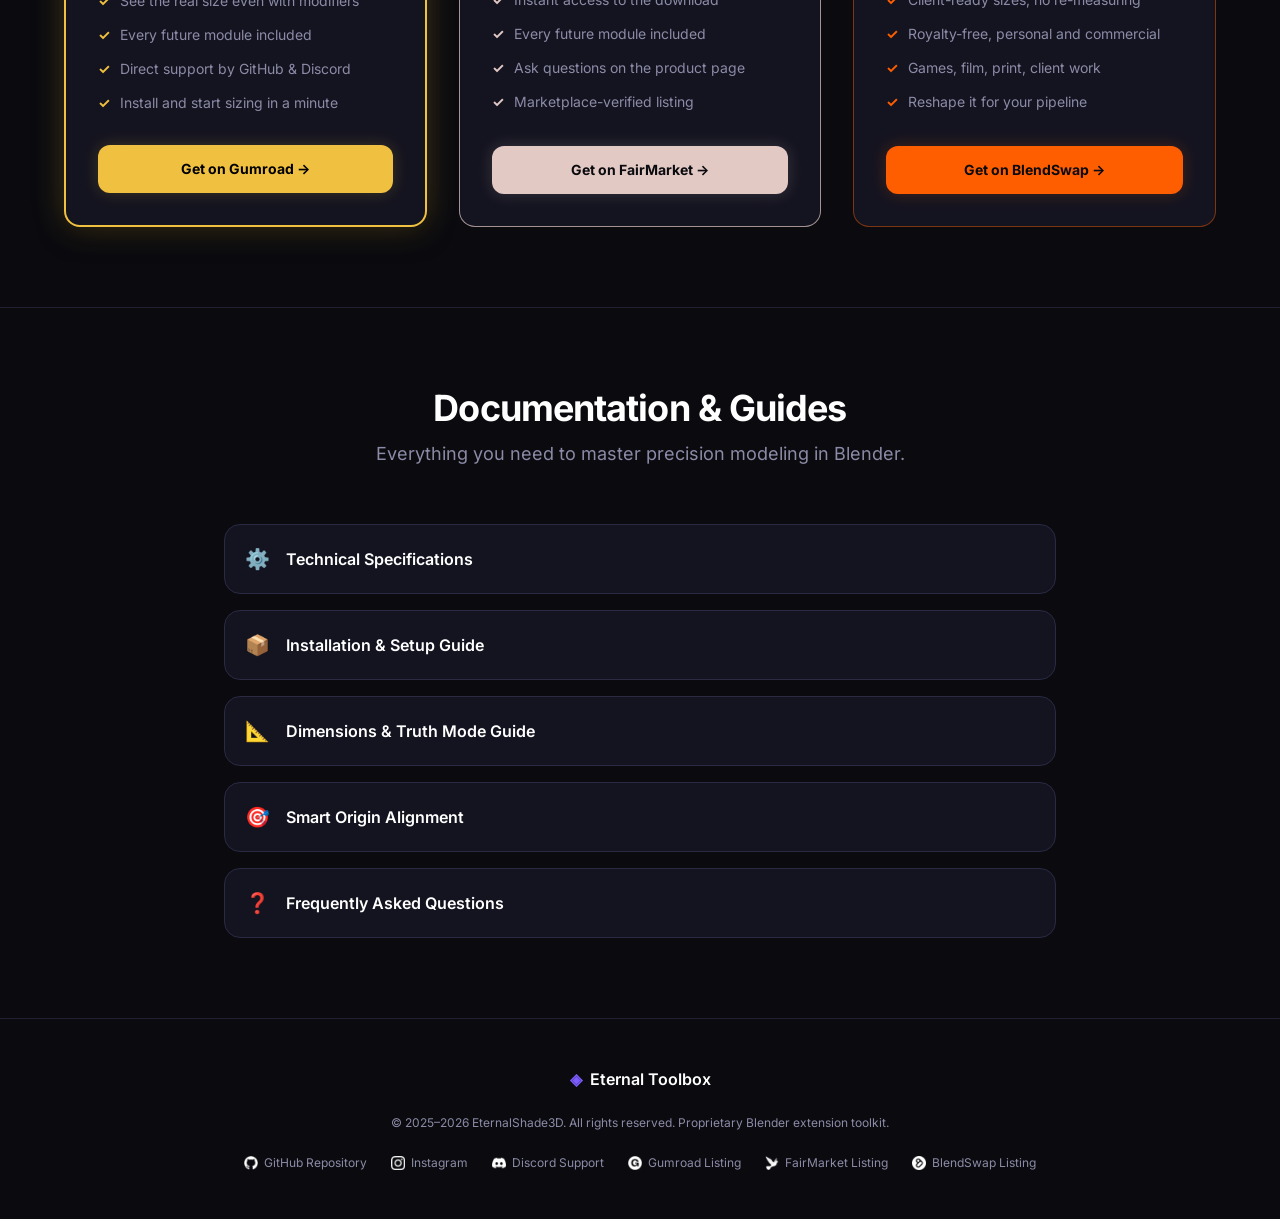
==== commit 75aecd4f: "Fix zoom modal positioning, a11y contrast and heading order, responsive image derivatives, llms.txt " ====
--- a/index.html
+++ b/index.html
@@ -20,8 +20,8 @@
     <meta property="og:type" content="website"/>
     <meta property="og:url" content="https://eternalshade3d.github.io/EternalShade3D-Toolbox/"/>
     <meta property="og:image" content="https://eternalshade3d.github.io/EternalShade3D-Toolbox/assets/eternal_toolbox_banner_clean.png"/>
-    <meta property="og:image:width" content="2048"/>
-    <meta property="og:image:height" content="1024"/>
+    <meta property="og:image:width" content="1400"/>
+    <meta property="og:image:height" content="700"/>
     <meta property="og:image:alt" content="Eternal Toolbox Blender addon banner"/>
     <meta property="og:locale" content="en_US"/>
     <meta name="twitter:card" content="summary_large_image"/>
@@ -35,7 +35,7 @@
         <link rel="stylesheet" href="assets/style.css"/>
 
     <style>
-        /* Ambient Grid Background FX from Copy 1 */
+        /* Ambient grid background */
         body {
             background-color: #0a0a0f;
         }
@@ -193,16 +193,31 @@
         .cursor-zoom-in{cursor:zoom-in}
         .zoom-modal{position:fixed;inset:0;z-index:100;background:rgba(10,10,15,0.94);backdrop-filter:blur(8px);display:none;animation:zoomFadeIn .25s ease}
         .zoom-modal.open{display:flex}
-        .zoom-stage{position:relative;inset:0;display:flex;align-items:center;justify-content:center;padding:2rem}
+        .zoom-stage{position:relative;flex:1 1 auto;width:100%;height:100%;display:flex;align-items:center;justify-content:center;padding:2rem}
         .zoom-modal .zoom-backdrop{position:absolute;inset:0;cursor:zoom-out}
         .zoom-content{position:relative;z-index:10;max-width:98vw;max-height:96vh;display:flex;flex-direction:column;align-items:center;gap:0.5rem}
+        .zoom-content img[src*="panel_"]{max-width:min(calc(100vw - 2rem), 600px)}
         .zoom-content img{max-width:98vw;max-height:82vh;width:auto;height:auto;border-radius:1rem;border:1px solid var(--brand-border);box-shadow:0 20px 80px rgba(0,0,0,0.8);cursor:zoom-in;object-fit:contain}
         .zoom-btn-close{position:absolute;top:1rem;right:1rem;z-index:20;width:2.75rem;height:2.75rem;border-radius:50%;background:rgba(0,0,0,0.65);border:1px solid var(--brand-borderMedium);color:#fff;cursor:pointer;display:flex;align-items:center;justify-content:center;font-size:1.5rem;line-height:1}
         .zoom-btn-close:hover{background:rgba(0,0,0,0.9)}
         #zoom-prev,#zoom-next{position:absolute;top:50%;transform:translateY(-50%);z-index:15;width:2.75rem;height:2.75rem;border-radius:50%;background:rgba(0,0,0,0.65);border:1px solid var(--brand-borderMedium);color:#fff;font-size:1.5rem;cursor:pointer;display:flex;align-items:center;justify-content:center}
-        #zoom-prev{left:1rem}#zoom-next:right:1rem
+        #zoom-prev{left:1rem}
+        #zoom-next{right:1rem}
         #zoom-prev:hover,#zoom-next:hover{background:rgba(0,0,0,0.9)}
         .zoom-caption{color:#8b8ba7;font-size:0.875rem;text-align:center;margin-top:0.25rem}
+        /* Caption links: #A48EFF is 6.86:1 on the card surface, underline keeps them from being colour-only */
+        #screenshots figcaption a{color:#A48EFF;text-decoration:underline;text-underline-offset:0.18em;text-decoration-thickness:1px;text-decoration-color:rgba(164,142,255,0.45)}
+        #screenshots figcaption a:hover{text-decoration-color:#A48EFF}
+        /* <picture> must fill the 16:9 card stage exactly like the old bare <img> did */
+        #screenshots picture{display:block;width:100%;height:100%}
+        @media (max-width:639px){
+            .zoom-stage{padding:1rem 1rem 4.75rem}
+            #zoom-prev,#zoom-next{top:auto;bottom:1rem}
+            #zoom-prev{left:50%;transform:translateX(calc(-100% - 0.5rem))}
+            #zoom-next{right:50%;transform:translateX(calc(100% + 0.5rem))}
+            .zoom-content img{max-height:72vh}
+            .zoom-caption{margin-top:0}
+        }
         @keyframes zoomFadeIn{from{opacity:0}to{opacity:1}}
     </style>
 
@@ -226,7 +241,7 @@
           "sameAs": [
             "https://www.instagram.com/eternal.shade3d/",
             "https://github.com/EternalShade3D/",
-            "https://discord.gg/DHMT6J6TmX"
+            "https://discord.com/invite/DHMT6J6TmX"
           ]
         },
         {
@@ -239,7 +254,7 @@
           "sameAs": [
             "https://www.instagram.com/eternal.shade3d/",
             "https://github.com/EternalShade3D/EternalShade3D-Toolbox",
-            "https://discord.gg/DHMT6J6TmX",
+            "https://discord.com/invite/DHMT6J6TmX",
             "https://eternalshade3d.gumroad.com/",
             "https://eternalshade3d.s.fairmarket.land/",
             "https://www.instagram.com/eternal.shade3d/"
@@ -334,7 +349,7 @@
     </div>
 
     <!-- ==========================================
-         HEADER / NAVIGATION (FROM INDEX - COPY2.HTML)
+         HEADER / NAVIGATION
          ========================================== -->
     <header class="sticky top-0 z-50 bg-[#0a0a0f]/85 backdrop-blur-md border-b border-brand-border">
         <nav class="max-w-7xl mx-auto px-4 sm:px-6 lg:px-8 h-16 flex items-center justify-between">
@@ -363,7 +378,7 @@
                     <span>Get Addon</span>
                 </a>
                 <!-- Mobile hamburger -->
-                <button class="menu-btn lg:hidden" aria-expanded="false" aria-controls="mobile-menu" onclick="toggleMenu()">
+                <button class="menu-btn lg:hidden" aria-expanded="false" aria-controls="mobile-menu" aria-label="Menu" onclick="toggleMenu()">
                     <span class="menu-bar"></span>
                 </button>
             </div>
@@ -441,10 +456,11 @@
                 <!-- Banner Preview -->
                 <div class="max-w-5xl mx-auto rounded-2xl p-2 bg-gradient-to-b from-brand-accent/30 to-white/5 border border-brand-border shadow-[0_16px_48px_rgba(0,0,0,0.6),0_0_32px_rgba(124,92,252,0.2)]">
                     <picture>
-                        <source srcset="assets/eternal_toolbox_banner_clean.webp" type="image/webp"/>
+                        <source srcset="assets/eternal_toolbox_banner_700.webp 700w, assets/eternal_toolbox_banner_clean.webp 1400w"
+                                sizes="(min-width:1024px) 1024px, 92vw" type="image/webp"/>
                         <img src="assets/eternal_toolbox_banner_clean.png"
                              alt="Eternal Toolbox Banner"
-                             width="2048" height="1024"
+                             width="1400" height="700"
                              fetchpriority="high"
                              loading="eager"
                              class="w-full h-auto rounded-xl border border-brand-border"/>
@@ -602,15 +618,16 @@
                             class="w-full h-full border-0"></iframe>
                     </div>
                     <figcaption class="p-5 border-t border-brand-border">
-                        <h4 class="text-base font-semibold text-brand-heading mb-1">Showcase 01: Type a Size, Get That Size</h4>
-                        <p class="text-xs text-brand-muted leading-relaxed">Global and local dimensions in one pass, captured inside Blender. <a href="https://youtu.be/nP42ajGU4c4" class="text-brand-accent hover:underline">Open on YouTube</a></p>
+                        <h3 class="text-base font-semibold text-brand-heading mb-1">Showcase 01: Type a Size, Get That Size</h3>
+                        <p class="text-xs text-brand-muted leading-relaxed">Global and local dimensions in one pass, captured inside Blender. <a href="https://youtu.be/nP42ajGU4c4" class="font-medium">Open on YouTube</a></p>
                     </figcaption>
                 </figure>
 
                 <div class="grid grid-cols-1 md:grid-cols-2 lg:grid-cols-3 gap-6">
                     <div class="glow-card-hover rounded-2xl bg-brand-card border border-brand-borderMedium overflow-hidden flex flex-col hover:border-brand-accentBorder">
                         <div class="aspect-video bg-brand-elevated overflow-hidden relative group cursor-zoom-in" data-zoom="assets/1.zoom.webp" data-zoom-fallback="assets/1.jpg" data-zoom-alt="Accurate Object &amp; Edit Mode Overview" tabindex="0" role="button" aria-label="Zoom: Accurate Object &amp; Edit Mode Overview">
-                            <img src="assets/1.jpg" alt="Accurate Object &amp; Edit Mode Overview" width="2560" height="1440" loading="lazy" class="w-full h-full object-cover transform hover:scale-105 transition-transform duration-300"/>
+                            <picture><source srcset="assets/1_640.webp 640w, assets/1_900.webp 900w"
+                                        sizes="(min-width:1024px) 440px, (min-width:640px) 45vw, 92vw" type="image/webp" width="900" height="506"/><img src="assets/1_900.jpg" alt="Accurate Object &amp; Edit Mode Overview" width="900" height="506" loading="lazy" decoding="async" class="w-full h-full object-cover transform hover:scale-105 transition-transform duration-300"/></picture>
                             <div class="absolute inset-0 flex items-center justify-center opacity-0 group-hover:opacity-60 transition-opacity duration-300">
                                 <div class="w-8 h-8 rounded-full bg-black/60 flex items-center justify-center backdrop-blur-sm">
                                     <svg class="w-4 h-4 text-white" fill="none" stroke="currentColor" viewBox="0 0 24 24"><circle cx="11" cy="11" r="8"/><path d="m21 21-4.3-4.3"/></svg>
@@ -618,14 +635,15 @@
                             </div>
                         </div>
                         <div class="p-5 border-t border-brand-border">
-                            <h4 class="text-base font-semibold text-brand-heading mb-1">Accurate Object &amp; Edit Mode Overview</h4>
+                            <h3 class="text-base font-semibold text-brand-heading mb-1">Accurate Object &amp; Edit Mode Overview</h3>
                             <p class="text-xs text-brand-muted leading-relaxed">Seamlessly switch between Object and Edit mode with real-time dimension feedback and pivot controls.</p>
                         </div>
                     </div>
 
                     <div class="glow-card-hover rounded-2xl bg-brand-card border border-brand-borderMedium overflow-hidden flex flex-col hover:border-brand-accentBorder">
                         <div class="aspect-video bg-brand-elevated overflow-hidden relative group cursor-zoom-in" data-zoom="assets/4.zoom.webp" data-zoom-fallback="assets/4.jpg" data-zoom-alt="Truth Dimensions vs Native Cage" tabindex="0" role="button" aria-label="Zoom: Truth Dimensions vs Native Cage">
-                            <img src="assets/4.jpg" alt="Truth Dimensions vs Native Cage" width="2560" height="1440" loading="lazy" class="w-full h-full object-cover transform hover:scale-105 transition-transform duration-300"/>
+                            <picture><source srcset="assets/4_640.webp 640w, assets/4_900.webp 900w"
+                                        sizes="(min-width:1024px) 440px, (min-width:640px) 45vw, 92vw" type="image/webp" width="900" height="506"/><img src="assets/4_900.jpg" alt="Truth Dimensions vs Native Cage" width="900" height="506" loading="lazy" decoding="async" class="w-full h-full object-cover transform hover:scale-105 transition-transform duration-300"/></picture>
                             <div class="absolute inset-0 flex items-center justify-center opacity-0 group-hover:opacity-60 transition-opacity duration-300">
                                 <div class="w-8 h-8 rounded-full bg-black/60 flex items-center justify-center backdrop-blur-sm">
                                     <svg class="w-4 h-4 text-white" fill="none" stroke="currentColor" viewBox="0 0 24 24"><circle cx="11" cy="11" r="8"/><path d="m21 21-4.3-4.3"/></svg>
@@ -633,14 +651,15 @@
                             </div>
                         </div>
                         <div class="p-5 border-t border-brand-border">
-                            <h4 class="text-base font-semibold text-brand-heading mb-1">Truth Dimensions vs Native Cage</h4>
+                            <h3 class="text-base font-semibold text-brand-heading mb-1">Truth Dimensions vs Native Cage</h3>
                             <p class="text-xs text-brand-muted leading-relaxed">Native Blender misleads cage dimensions (29.2 cm), while Eternal calculates true evaluated size (25 cm).</p>
                         </div>
                     </div>
 
                     <div class="glow-card-hover rounded-2xl bg-brand-card border border-brand-borderMedium overflow-hidden flex flex-col hover:border-brand-accentBorder">
                         <div class="aspect-video bg-brand-elevated overflow-hidden relative group cursor-zoom-in" data-zoom="assets/5.zoom.webp" data-zoom-fallback="assets/5.jpg" data-zoom-alt="Edit Mode Measurement" tabindex="0" role="button" aria-label="Zoom: Edit Mode Measurement">
-                            <img src="assets/5.jpg" alt="Edit Mode Measurement" width="2560" height="1440" loading="lazy" class="w-full h-full object-cover transform hover:scale-105 transition-transform duration-300"/>
+                            <picture><source srcset="assets/5_640.webp 640w, assets/5_900.webp 900w"
+                                        sizes="(min-width:1024px) 440px, (min-width:640px) 45vw, 92vw" type="image/webp" width="900" height="506"/><img src="assets/5_900.jpg" alt="Edit Mode Measurement" width="900" height="506" loading="lazy" decoding="async" class="w-full h-full object-cover transform hover:scale-105 transition-transform duration-300"/></picture>
                             <div class="absolute inset-0 flex items-center justify-center opacity-0 group-hover:opacity-60 transition-opacity duration-300">
                                 <div class="w-8 h-8 rounded-full bg-black/60 flex items-center justify-center backdrop-blur-sm">
                                     <svg class="w-4 h-4 text-white" fill="none" stroke="currentColor" viewBox="0 0 24 24"><circle cx="11" cy="11" r="8"/><path d="m21 21-4.3-4.3"/></svg>
@@ -648,14 +667,15 @@
                             </div>
                         </div>
                         <div class="p-5 border-t border-brand-border">
-                            <h4 class="text-base font-semibold text-brand-heading mb-1">Edit Mode Measurement</h4>
+                            <h3 class="text-base font-semibold text-brand-heading mb-1">Edit Mode Measurement</h3>
                             <p class="text-xs text-brand-muted leading-relaxed">Eliminate guessing in Edit Mode with instant numerical measurement displays for selected components.</p>
                         </div>
                     </div>
 
                     <div class="glow-card-hover rounded-2xl bg-brand-card border border-brand-borderMedium overflow-hidden flex flex-col hover:border-brand-accentBorder">
                         <div class="aspect-video bg-brand-elevated overflow-hidden relative group cursor-zoom-in" data-zoom="assets/6.zoom.webp" data-zoom-fallback="assets/6.jpg" data-zoom-alt="Pivot-Based Precision Resizing" tabindex="0" role="button" aria-label="Zoom: Pivot-Based Precision Resizing">
-                            <img src="assets/6.jpg" alt="Pivot-Based Precision Resizing" width="2560" height="1440" loading="lazy" class="w-full h-full object-cover transform hover:scale-105 transition-transform duration-300"/>
+                            <picture><source srcset="assets/6_640.webp 640w, assets/6_900.webp 900w"
+                                        sizes="(min-width:1024px) 440px, (min-width:640px) 45vw, 92vw" type="image/webp" width="900" height="506"/><img src="assets/6_900.jpg" alt="Pivot-Based Precision Resizing" width="900" height="506" loading="lazy" decoding="async" class="w-full h-full object-cover transform hover:scale-105 transition-transform duration-300"/></picture>
                             <div class="absolute inset-0 flex items-center justify-center opacity-0 group-hover:opacity-60 transition-opacity duration-300">
                                 <div class="w-8 h-8 rounded-full bg-black/60 flex items-center justify-center backdrop-blur-sm">
                                     <svg class="w-4 h-4 text-white" fill="none" stroke="currentColor" viewBox="0 0 24 24"><circle cx="11" cy="11" r="8"/><path d="m21 21-4.3-4.3"/></svg>
@@ -663,14 +683,15 @@
                             </div>
                         </div>
                         <div class="p-5 border-t border-brand-border">
-                            <h4 class="text-base font-semibold text-brand-heading mb-1">Pivot-Based Precision Resizing</h4>
+                            <h3 class="text-base font-semibold text-brand-heading mb-1">Pivot-Based Precision Resizing</h3>
                             <p class="text-xs text-brand-muted leading-relaxed">Resize local selections accurately based on 3D Cursor or Custom Pivot locations.</p>
                         </div>
                     </div>
 
                     <div class="glow-card-hover rounded-2xl bg-brand-card border border-brand-borderMedium overflow-hidden flex flex-col hover:border-brand-accentBorder">
                         <div class="aspect-video bg-brand-elevated overflow-hidden relative group cursor-zoom-in" data-zoom="assets/7.zoom.webp" data-zoom-fallback="assets/7.jpg" data-zoom-alt="Multi-Object Bounding Bounds" tabindex="0" role="button" aria-label="Zoom: Multi-Object Bounding Bounds">
-                            <img src="assets/7.jpg" alt="Multi-Object Bounding Bounds" width="2560" height="1440" loading="lazy" class="w-full h-full object-cover transform hover:scale-105 transition-transform duration-300"/>
+                            <picture><source srcset="assets/7_640.webp 640w, assets/7_900.webp 900w"
+                                        sizes="(min-width:1024px) 440px, (min-width:640px) 45vw, 92vw" type="image/webp" width="900" height="506"/><img src="assets/7_900.jpg" alt="Multi-Object Bounding Bounds" width="900" height="506" loading="lazy" decoding="async" class="w-full h-full object-cover transform hover:scale-105 transition-transform duration-300"/></picture>
                             <div class="absolute inset-0 flex items-center justify-center opacity-0 group-hover:opacity-60 transition-opacity duration-300">
                                 <div class="w-8 h-8 rounded-full bg-black/60 flex items-center justify-center backdrop-blur-sm">
                                     <svg class="w-4 h-4 text-white" fill="none" stroke="currentColor" viewBox="0 0 24 24"><circle cx="11" cy="11" r="8"/><path d="m21 21-4.3-4.3"/></svg>
@@ -678,14 +699,15 @@
                             </div>
                         </div>
                         <div class="p-5 border-t border-brand-border">
-                            <h4 class="text-base font-semibold text-brand-heading mb-1">Multi-Object Bounding Bounds</h4>
+                            <h3 class="text-base font-semibold text-brand-heading mb-1">Multi-Object Bounding Bounds</h3>
                             <p class="text-xs text-brand-muted leading-relaxed">Pin global dimensions across multiple selected objects accurately in real time.</p>
                         </div>
                     </div>
 
                     <div class="glow-card-hover rounded-2xl bg-brand-card border border-brand-borderMedium overflow-hidden flex flex-col hover:border-brand-accentBorder">
                         <div class="aspect-video bg-brand-elevated overflow-hidden relative group cursor-zoom-in" data-zoom="assets/8.zoom.webp" data-zoom-fallback="assets/8.jpg" data-zoom-alt="Batch Naming Engine" tabindex="0" role="button" aria-label="Zoom: Batch Naming Engine">
-                            <img src="assets/8.jpg" alt="Batch Naming Engine" width="2560" height="1440" loading="lazy" class="w-full h-full object-cover transform hover:scale-105 transition-transform duration-300"/>
+                            <picture><source srcset="assets/8_640.webp 640w, assets/8_900.webp 900w"
+                                        sizes="(min-width:1024px) 440px, (min-width:640px) 45vw, 92vw" type="image/webp" width="900" height="506"/><img src="assets/8_900.jpg" alt="Batch Naming Engine" width="900" height="506" loading="lazy" decoding="async" class="w-full h-full object-cover transform hover:scale-105 transition-transform duration-300"/></picture>
                             <div class="absolute inset-0 flex items-center justify-center opacity-0 group-hover:opacity-60 transition-opacity duration-300">
                                 <div class="w-8 h-8 rounded-full bg-black/60 flex items-center justify-center backdrop-blur-sm">
                                     <svg class="w-4 h-4 text-white" fill="none" stroke="currentColor" viewBox="0 0 24 24"><circle cx="11" cy="11" r="8"/><path d="m21 21-4.3-4.3"/></svg>
@@ -693,14 +715,15 @@
                             </div>
                         </div>
                         <div class="p-5 border-t border-brand-border">
-                            <h4 class="text-base font-semibold text-brand-heading mb-1">Batch Naming Engine</h4>
+                            <h3 class="text-base font-semibold text-brand-heading mb-1">Batch Naming Engine</h3>
                             <p class="text-xs text-brand-muted leading-relaxed">Organize scene hierarchies automatically using custom presets and dropdown list rules.</p>
                         </div>
                     </div>
 
                     <div class="glow-card-hover rounded-2xl bg-brand-card border border-brand-borderMedium overflow-hidden flex flex-col hover:border-brand-accentBorder">
                         <div class="aspect-video bg-brand-elevated overflow-hidden relative group cursor-zoom-in" data-zoom="assets/9.zoom.webp" data-zoom-fallback="assets/9.jpg" data-zoom-alt="Color Utilities Debugging" tabindex="0" role="button" aria-label="Zoom: Color Utilities Debugging">
-                            <img src="assets/9.jpg" alt="Color Utilities Debugging" width="2560" height="1440" loading="lazy" class="w-full h-full object-cover transform hover:scale-105 transition-transform duration-300"/>
+                            <picture><source srcset="assets/9_640.webp 640w, assets/9_900.webp 900w"
+                                        sizes="(min-width:1024px) 440px, (min-width:640px) 45vw, 92vw" type="image/webp" width="900" height="506"/><img src="assets/9_900.jpg" alt="Color Utilities Debugging" width="900" height="506" loading="lazy" decoding="async" class="w-full h-full object-cover transform hover:scale-105 transition-transform duration-300"/></picture>
                             <div class="absolute inset-0 flex items-center justify-center opacity-0 group-hover:opacity-60 transition-opacity duration-300">
                                 <div class="w-8 h-8 rounded-full bg-black/60 flex items-center justify-center backdrop-blur-sm">
                                     <svg class="w-4 h-4 text-white" fill="none" stroke="currentColor" viewBox="0 0 24 24"><circle cx="11" cy="11" r="8"/><path d="m21 21-4.3-4.3"/></svg>
@@ -708,7 +731,7 @@
                             </div>
                         </div>
                         <div class="p-5 border-t border-brand-border">
-                            <h4 class="text-base font-semibold text-brand-heading mb-1">Color Utilities Debugging</h4>
+                            <h3 class="text-base font-semibold text-brand-heading mb-1">Color Utilities Debugging</h3>
                             <p class="text-xs text-brand-muted leading-relaxed">Assign instant random color passes to loose mesh parts and UV islands for visual inspection.</p>
                         </div>
                     </div>
@@ -738,19 +761,19 @@
                     <!-- Column 1 -->
                     <div class="flex flex-col gap-6">
                         <figure class="rounded-xl bg-brand-card border border-brand-borderMedium p-3 shadow-sm hover:border-brand-accentBorder transition-all">
-                            <img src="assets/panel_overview.png" alt="Eternal Toolbox overview panel" width="600" height="382" loading="lazy" class="rounded-lg w-full h-auto border border-brand-border"/>
+                            <img src="assets/panel_overview.png" alt="Eternal Toolbox overview panel" width="600" height="382" loading="lazy" class="rounded-lg cursor-zoom-in w-full h-auto border border-brand-border" data-zoom="assets/panel_overview.png" data-zoom-alt="Eternal Toolbox overview panel" tabindex="0" role="button" aria-label="Zoom: Eternal Toolbox overview panel"/>
                             <figcaption class="pt-3 text-xs text-brand-muted font-normal leading-snug">Modular collapsible N-panel structure.</figcaption>
                         </figure>
                         <figure class="rounded-xl bg-brand-card border border-brand-borderMedium p-3 shadow-sm hover:border-brand-accentBorder transition-all">
-                            <img src="assets/panel_global_dimensions.png" alt="Global dimensions panel" width="600" height="440" loading="lazy" class="rounded-lg w-full h-auto border border-brand-border"/>
+                            <img src="assets/panel_global_dimensions.png" alt="Global dimensions panel" width="600" height="440" loading="lazy" class="rounded-lg cursor-zoom-in w-full h-auto border border-brand-border" data-zoom="assets/panel_global_dimensions.png" data-zoom-alt="Global dimensions panel" tabindex="0" role="button" aria-label="Zoom: Global dimensions panel"/>
                             <figcaption class="pt-3 text-xs text-brand-muted font-normal leading-snug">Global Truth Dimensions &amp; Uniform Scaling.</figcaption>
                         </figure>
                         <figure class="rounded-xl bg-brand-card border border-brand-borderMedium p-3 shadow-sm hover:border-brand-accentBorder transition-all">
-                            <img src="assets/panel_local_dimensions.png" alt="Local dimensions panel for the current Edit Mode selection" width="600" height="442" loading="lazy" class="rounded-lg w-full h-auto border border-brand-border"/>
+                            <img src="assets/panel_local_dimensions.png" alt="Local dimensions panel for the current Edit Mode selection" width="600" height="442" loading="lazy" class="rounded-lg cursor-zoom-in w-full h-auto border border-brand-border" data-zoom="assets/panel_local_dimensions.png" data-zoom-alt="Local dimensions panel for the current Edit Mode selection" tabindex="0" role="button" aria-label="Zoom: Local dimensions panel for the current Edit Mode selection"/>
                             <figcaption class="pt-3 text-xs text-brand-muted font-normal leading-snug">Local dimensions for the active selection, type a size and the selection scales to it.</figcaption>
                         </figure>
                         <figure class="rounded-xl bg-brand-card border border-brand-borderMedium p-3 shadow-sm hover:border-brand-accentBorder transition-all">
-                            <img src="assets/panel_smart_origin.png" alt="Smart origin panel" width="600" height="440" loading="lazy" class="rounded-lg w-full h-auto border border-brand-border"/>
+                            <img src="assets/panel_smart_origin.png" alt="Smart origin panel" width="600" height="440" loading="lazy" class="rounded-lg cursor-zoom-in w-full h-auto border border-brand-border" data-zoom="assets/panel_smart_origin.png" data-zoom-alt="Smart origin panel" tabindex="0" role="button" aria-label="Zoom: Smart origin panel"/>
                             <figcaption class="pt-3 text-xs text-brand-muted font-normal leading-snug">Origin alignment by compass, median, or 3D cursor.</figcaption>
                         </figure>
                     </div>
@@ -758,15 +781,15 @@
                     <!-- Column 2 -->
                     <div class="flex flex-col gap-6">
                         <figure class="rounded-xl bg-brand-card border border-brand-borderMedium p-3 shadow-sm hover:border-brand-accentBorder transition-all">
-                            <img src="assets/panel_camera_screenshots.png" alt="Camera screenshots panel" width="600" height="720" loading="lazy" class="rounded-lg w-full h-auto border border-brand-border"/>
+                            <img src="assets/panel_camera_screenshots.png" alt="Camera screenshots panel" width="600" height="720" loading="lazy" class="rounded-lg cursor-zoom-in w-full h-auto border border-brand-border" data-zoom="assets/panel_camera_screenshots.png" data-zoom-alt="Camera screenshots panel" tabindex="0" role="button" aria-label="Zoom: Camera screenshots panel"/>
                             <figcaption class="pt-3 text-xs text-brand-muted font-normal leading-snug">Batch camera capture with shading mode control.</figcaption>
                         </figure>
                         <figure class="rounded-xl bg-brand-card border border-brand-borderMedium p-3 shadow-sm hover:border-brand-accentBorder transition-all">
-                            <img src="assets/panel_naming_engine.png" alt="Naming engine panel" width="600" height="480" loading="lazy" class="rounded-lg w-full h-auto border border-brand-border"/>
+                            <img src="assets/panel_naming_engine.png" alt="Naming engine panel" width="600" height="480" loading="lazy" class="rounded-lg cursor-zoom-in w-full h-auto border border-brand-border" data-zoom="assets/panel_naming_engine.png" data-zoom-alt="Naming engine panel" tabindex="0" role="button" aria-label="Zoom: Naming engine panel"/>
                             <figcaption class="pt-3 text-xs text-brand-muted font-normal leading-snug">Preset naming engine with date tags.</figcaption>
                         </figure>
                         <figure class="rounded-xl bg-brand-card border border-brand-borderMedium p-3 shadow-sm hover:border-brand-accentBorder transition-all">
-                            <img src="assets/panel_scene_hygiene.png" alt="Scene hygiene panel" width="600" height="280" loading="lazy" class="rounded-lg w-full h-auto border border-brand-border"/>
+                            <img src="assets/panel_scene_hygiene.png" alt="Scene hygiene panel" width="600" height="280" loading="lazy" class="rounded-lg cursor-zoom-in w-full h-auto border border-brand-border" data-zoom="assets/panel_scene_hygiene.png" data-zoom-alt="Scene hygiene panel" tabindex="0" role="button" aria-label="Zoom: Scene hygiene panel"/>
                             <figcaption class="pt-3 text-xs text-brand-muted font-normal leading-snug">Clean duplicate .001 materials &amp; purge orphans.</figcaption>
                         </figure>
                     </div>
@@ -774,15 +797,15 @@
                     <!-- Column 3 -->
                     <div class="flex flex-col gap-6">
                         <figure class="rounded-xl bg-brand-card border border-brand-borderMedium p-3 shadow-sm hover:border-brand-accentBorder transition-all">
-                            <img src="assets/panel_local_dimensions_edge_readout.png" alt="Local dimensions and edge readout panel" width="600" height="703" loading="lazy" class="rounded-lg w-full h-auto border border-brand-border"/>
+                            <img src="assets/panel_local_dimensions_edge_readout.png" alt="Local dimensions and edge readout panel" width="600" height="703" loading="lazy" class="rounded-lg cursor-zoom-in w-full h-auto border border-brand-border" data-zoom="assets/panel_local_dimensions_edge_readout.png" data-zoom-alt="Local dimensions and edge readout panel" tabindex="0" role="button" aria-label="Zoom: Local dimensions and edge readout panel"/>
                             <figcaption class="pt-3 text-xs text-brand-muted font-normal leading-snug">Edge readout: closed loop total length, open line segment length.</figcaption>
                         </figure>
                         <figure class="rounded-xl bg-brand-card border border-brand-borderMedium p-3 shadow-sm hover:border-brand-accentBorder transition-all">
-                            <img src="assets/panel_color_utilities.png" alt="Color utilities panel" width="600" height="240" loading="lazy" class="rounded-lg w-full h-auto border border-brand-border"/>
+                            <img src="assets/panel_color_utilities.png" alt="Color utilities panel" width="600" height="240" loading="lazy" class="rounded-lg cursor-zoom-in w-full h-auto border border-brand-border" data-zoom="assets/panel_color_utilities.png" data-zoom-alt="Color utilities panel" tabindex="0" role="button" aria-label="Zoom: Color utilities panel"/>
                             <figcaption class="pt-3 text-xs text-brand-muted font-normal leading-snug">Random colors for loose parts &amp; UV island debugging.</figcaption>
                         </figure>
                         <figure class="rounded-xl bg-brand-card border border-brand-borderMedium p-3 shadow-sm hover:border-brand-accentBorder transition-all">
-                            <img src="assets/panel_preferences.png" alt="Addon preferences page" width="600" height="800" loading="lazy" class="rounded-lg w-full h-auto border border-brand-border"/>
+                            <img src="assets/panel_preferences.png" alt="Addon preferences page" width="600" height="800" loading="lazy" class="rounded-lg cursor-zoom-in w-full h-auto border border-brand-border" data-zoom="assets/panel_preferences.png" data-zoom-alt="Addon preferences page" tabindex="0" role="button" aria-label="Zoom: Addon preferences page"/>
                             <figcaption class="pt-3 text-xs text-brand-muted font-normal leading-snug">Extensive addon preference controls &amp; performance thresholds.</figcaption>
                         </figure>
                     </div>
@@ -810,10 +833,10 @@
 
                 <div class="grid grid-cols-1 md:grid-cols-2 gap-8 max-w-4xl mx-auto pricing-grid">
                     
-                    <!-- Gumroad Pricing Card (Card Copy from index - Copy2.html + Border Outline & Glow from index - Copy.html) -->
+                    <!-- Gumroad Pricing Card -->
                     <div class="glow-card-hover rounded-2xl bg-brand-card border-2 border-brand-gold p-8 flex flex-col justify-between shadow-glow-gold relative">
                         
-                        <!-- Most Popular Badge Tag (from index - Copy.html centered) -->
+                        <!-- Most Popular Badge Tag -->
                         <div class="absolute -top-3.5 left-1/2 -translate-x-1/2 bg-brand-gold text-black font-extrabold text-[11px] uppercase tracking-wider px-4 py-0.5 rounded-full shadow-sm z-10 whitespace-nowrap">
                             Most Popular
                         </div>
@@ -1028,7 +1051,7 @@
     </main>
 
     <!-- ==========================================
-         FOOTER (FROM INDEX - COPY2.HTML)
+         FOOTER
          ========================================== -->
     <footer class="bg-brand-bg border-t border-brand-border py-12 text-center text-xs text-brand-muted">
         <div class="max-w-7xl mx-auto px-4 sm:px-6 lg:px-8 space-y-6">
@@ -1041,7 +1064,7 @@
             <div class="flex flex-wrap items-center justify-center gap-6 text-brand-muted">
                 <a href="https://github.com/EternalShade3D/EternalShade3D-Toolbox" target="_blank" rel="noopener" class="inline-flex items-center gap-1.5 hover:text-brand-heading transition-colors"><img src="assets/logo_white_github.png" alt="" width="14" height="14" class="w-3.5 h-3.5 opacity-75"/>GitHub Repository</a>
                 <a href="https://www.instagram.com/eternal.shade3d/" target="_blank" rel="noopener" class="inline-flex items-center gap-1.5 hover:text-brand-heading transition-colors"><img src="assets/logo_white_instagram.png" alt="" width="14" height="14" class="w-3.5 h-3.5 opacity-75"/>Instagram</a>
-                <a href="https://discord.gg/YUtnsA3pnp" target="_blank" rel="noopener" class="inline-flex items-center gap-1.5 hover:text-brand-heading transition-colors"><img src="assets/logo_white_discord.png" alt="" width="14" height="14" class="w-3.5 h-3.5 opacity-75"/>Discord Support</a>
+                <a href="https://discord.com/invite/DHMT6J6TmX" target="_blank" rel="noopener" class="inline-flex items-center gap-1.5 hover:text-brand-heading transition-colors"><img src="assets/logo_white_discord.png" alt="" width="14" height="14" class="w-3.5 h-3.5 opacity-75"/>Discord Support</a>
                 <a href="https://eternalshade3d.gumroad.com/l/eternal-utility-toolbox" target="_blank" rel="noopener" class="inline-flex items-center gap-1.5 hover:text-brand-heading transition-colors"><img src="assets/logo_white_gumroad.png" alt="" width="14" height="14" class="w-3.5 h-3.5 opacity-75"/>Gumroad Listing</a>
                 <a href="https://www.fairmarket.land/product/eternal-utility-toolbox" target="_blank" rel="noopener" class="inline-flex items-center gap-1.5 hover:text-brand-heading transition-colors"><img src="assets/logo_white_fairmarket.png" alt="" width="14" height="14" class="w-3.5 h-3.5 opacity-75"/>FairMarket Listing</a>
                 <a href="https://blendswap.com/blend/34071" target="_blank" rel="noopener" class="inline-flex items-center gap-1.5 hover:text-brand-heading transition-colors"><img src="assets/logo_white_blendswap.png" alt="" width="14" height="14" class="w-3.5 h-3.5 opacity-75"/>BlendSwap Listing</a>
@@ -1054,12 +1077,12 @@
         <div class="zoom-backdrop" id="zoom-backdrop"></div>
         <div class="zoom-stage">
             <div class="zoom-content">
-                <button id="zoom-close" class="zoom-btn-close" aria-label="Close zoom">&times;</button>
-                <img id="zoom-img" src="" alt="" />
+                <img id="zoom-img" alt="" width="1400" height="788" />
                 <p id="zoom-caption" class="zoom-caption"></p>
             </div>
             <button id="zoom-prev" class="zoom-nav-btn" aria-label="Previous image">&#8249;</button>
             <button id="zoom-next" class="zoom-nav-btn" aria-label="Next image">&#8250;</button>
+            <button id="zoom-close" class="zoom-btn-close" aria-label="Close zoom">&times;</button>
         </div>
         </div>
 
@@ -1149,4 +1172,4 @@
     })();
 </script>
 </body>
-</html><!-- redeploy 2026-11-04T22:16:54Z -->
+</html>
